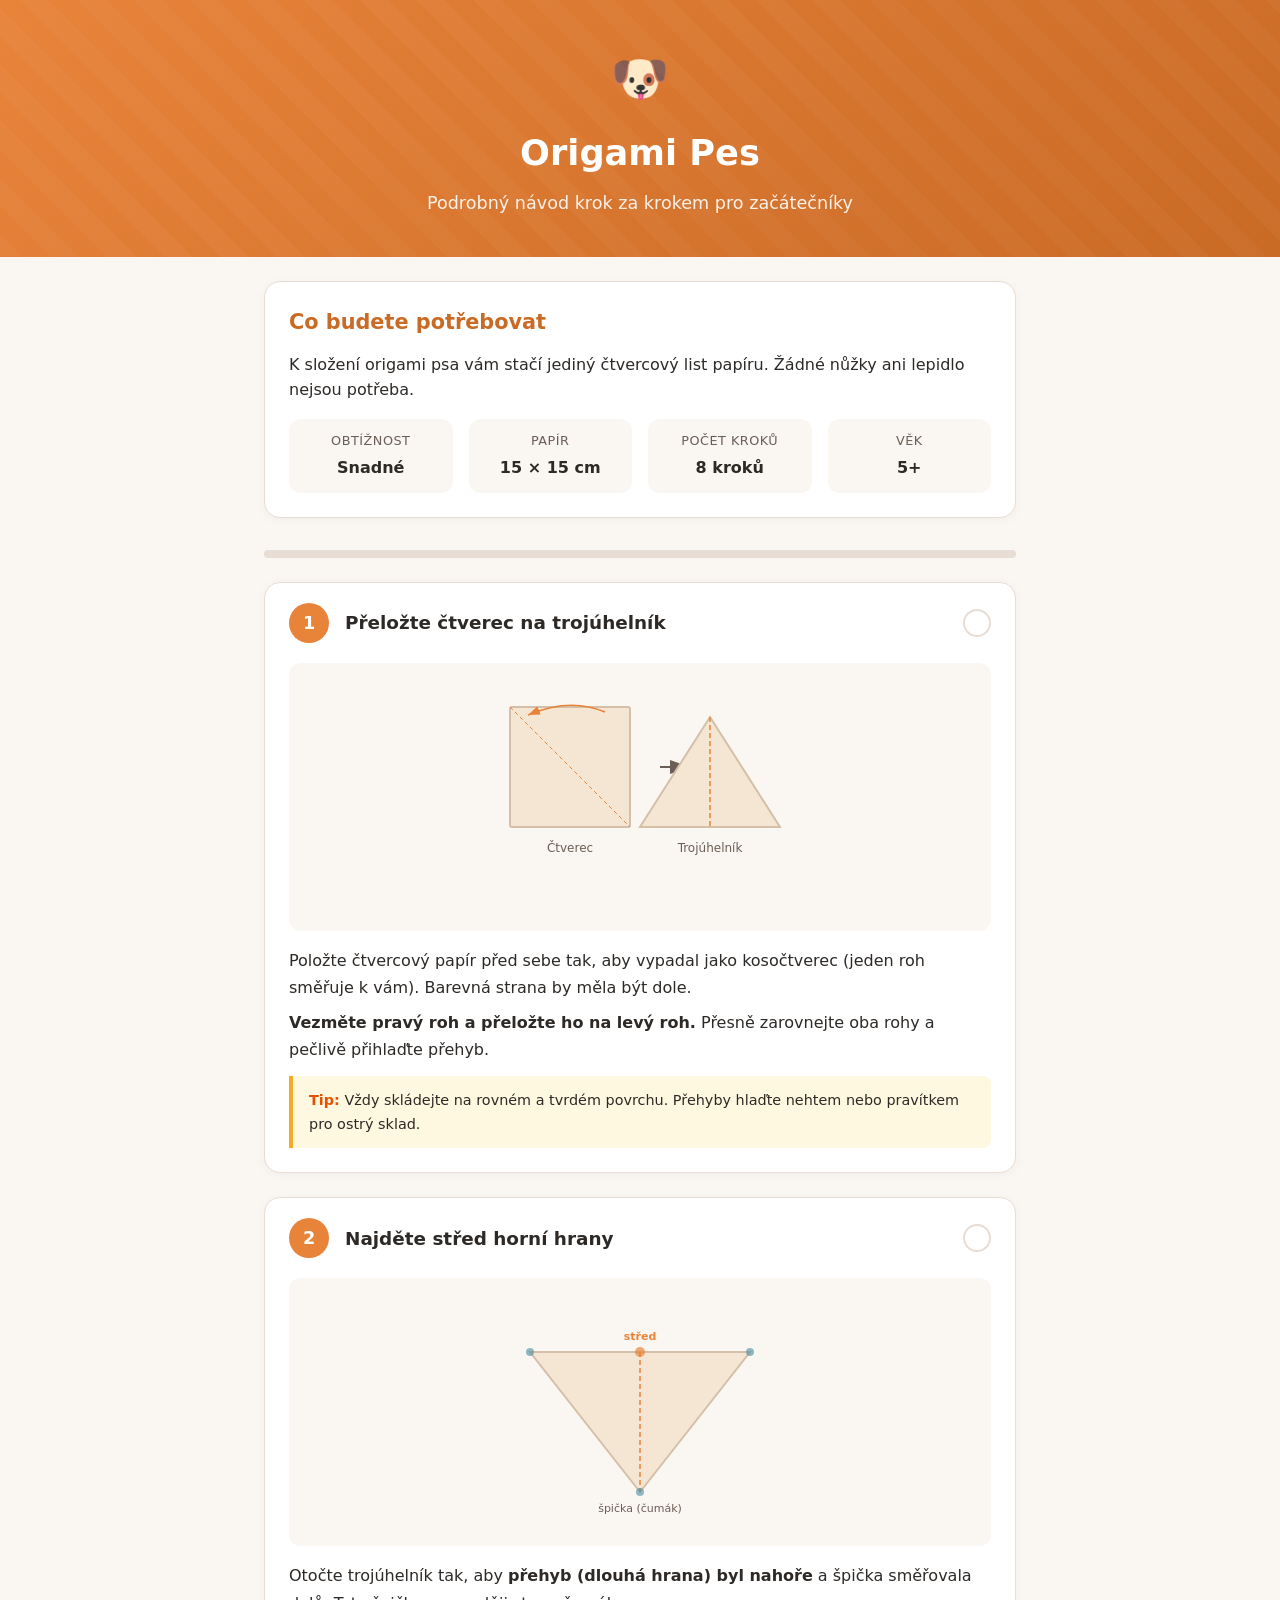
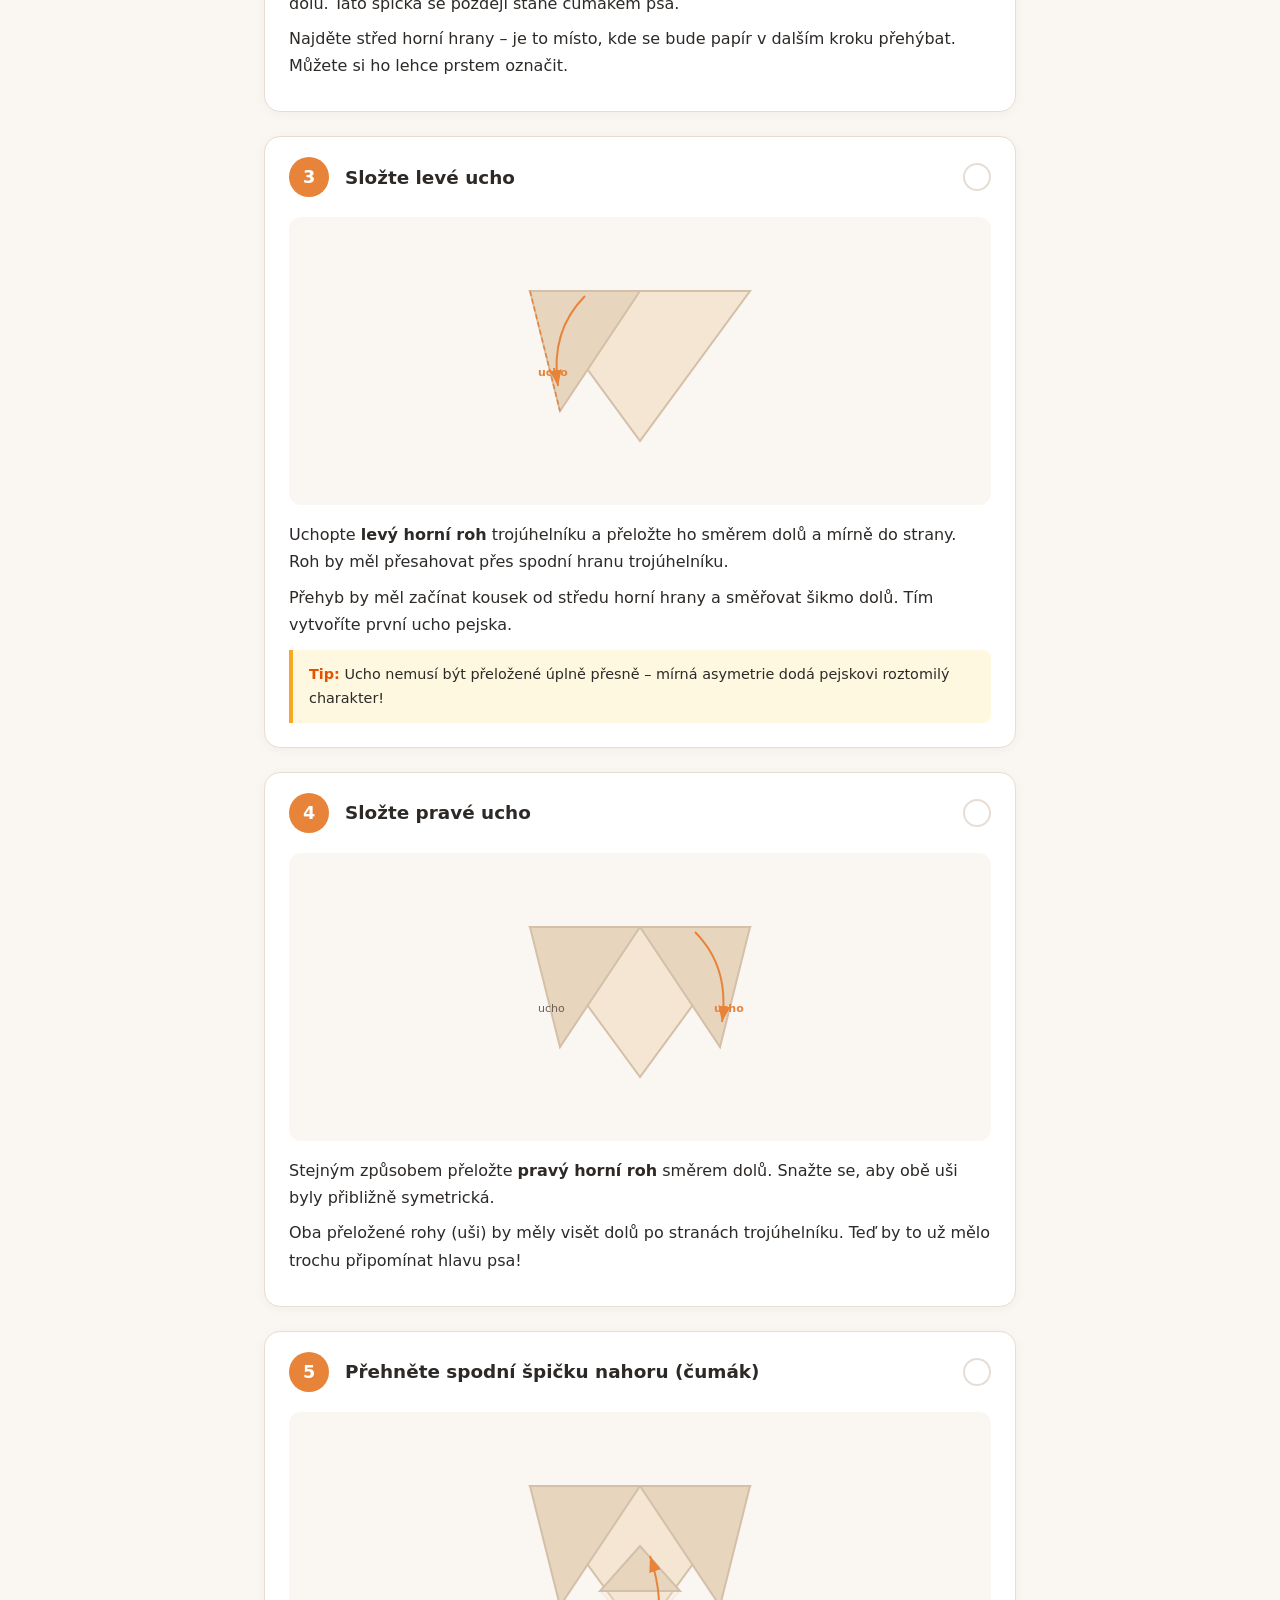
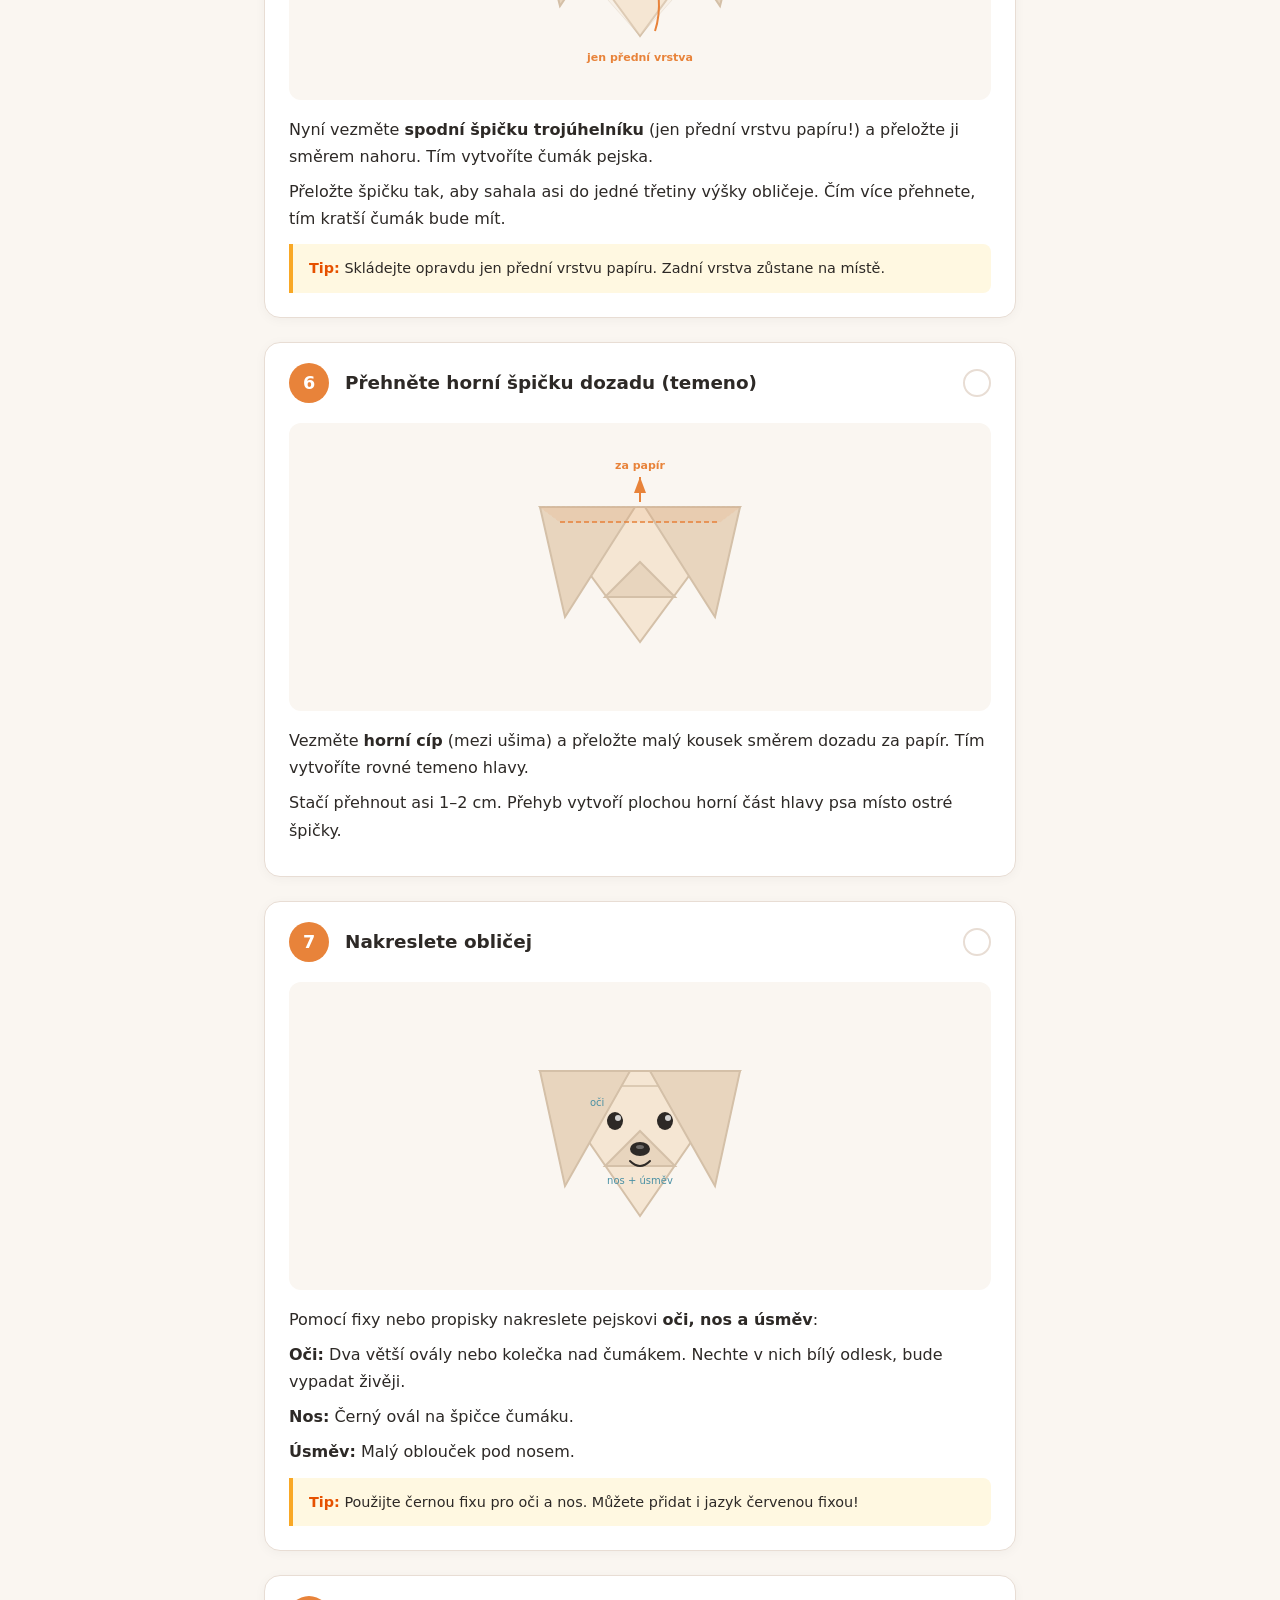
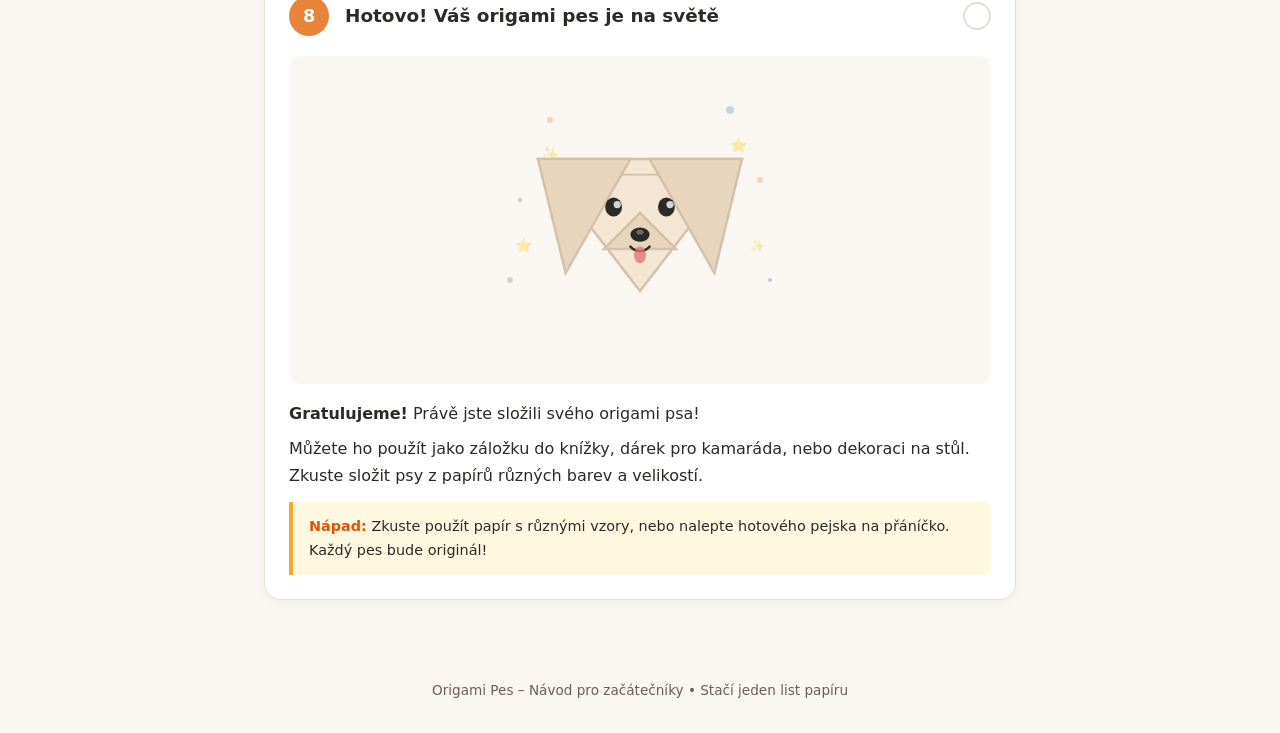
==== index.html @ 854839e4 "Add origami dog folding guide application Single-page Czech-language web app with 8-step illustrated" ====
<!DOCTYPE html>
<html lang="cs">
<head>
    <meta charset="UTF-8">
    <meta name="viewport" content="width=device-width, initial-scale=1.0">
    <title>Origami Pes – Návod krok za krokem</title>
    <style>
        :root {
            --primary: #e8833a;
            --primary-dark: #c96a25;
            --bg: #faf6f1;
            --card-bg: #ffffff;
            --text: #2d2926;
            --text-light: #6b5e56;
            --border: #e8ddd4;
            --accent: #4a90a4;
            --success: #5a9a6b;
            --paper: #f5e6d3;
            --paper-fold: #e8d5be;
            --paper-shadow: #d4c0a8;
        }

        * {
            margin: 0;
            padding: 0;
            box-sizing: border-box;
        }

        body {
            font-family: 'Segoe UI', system-ui, -apple-system, sans-serif;
            background: var(--bg);
            color: var(--text);
            line-height: 1.6;
        }

        header {
            background: linear-gradient(135deg, var(--primary) 0%, var(--primary-dark) 100%);
            color: white;
            text-align: center;
            padding: 2.5rem 1rem;
            position: relative;
            overflow: hidden;
        }

        header::before {
            content: '';
            position: absolute;
            top: -50%;
            left: -50%;
            width: 200%;
            height: 200%;
            background: repeating-linear-gradient(
                45deg,
                transparent,
                transparent 20px,
                rgba(255,255,255,0.03) 20px,
                rgba(255,255,255,0.03) 40px
            );
        }

        header h1 {
            font-size: 2.2rem;
            font-weight: 700;
            position: relative;
            margin-bottom: 0.5rem;
        }

        header p {
            font-size: 1.1rem;
            opacity: 0.9;
            position: relative;
        }

        .dog-icon {
            font-size: 3rem;
            margin-bottom: 0.5rem;
            display: block;
        }

        .container {
            max-width: 800px;
            margin: 0 auto;
            padding: 1.5rem;
        }

        .intro {
            background: var(--card-bg);
            border-radius: 16px;
            padding: 1.5rem;
            margin-bottom: 2rem;
            border: 1px solid var(--border);
            box-shadow: 0 2px 12px rgba(0,0,0,0.04);
        }

        .intro h2 {
            color: var(--primary-dark);
            margin-bottom: 0.75rem;
            font-size: 1.3rem;
        }

        .info-grid {
            display: grid;
            grid-template-columns: repeat(auto-fit, minmax(140px, 1fr));
            gap: 1rem;
            margin-top: 1rem;
        }

        .info-item {
            text-align: center;
            padding: 0.75rem;
            background: var(--bg);
            border-radius: 12px;
        }

        .info-item .label {
            font-size: 0.8rem;
            color: var(--text-light);
            text-transform: uppercase;
            letter-spacing: 0.5px;
            margin-bottom: 0.25rem;
        }

        .info-item .value {
            font-size: 1rem;
            font-weight: 600;
            color: var(--text);
        }

        .progress-bar {
            background: var(--border);
            border-radius: 20px;
            height: 8px;
            margin: 1.5rem 0;
            overflow: hidden;
            position: sticky;
            top: 0;
            z-index: 10;
        }

        .progress-fill {
            background: linear-gradient(90deg, var(--primary), var(--success));
            height: 100%;
            border-radius: 20px;
            width: 0%;
            transition: width 0.4s ease;
        }

        .step {
            background: var(--card-bg);
            border-radius: 16px;
            margin-bottom: 1.5rem;
            border: 1px solid var(--border);
            box-shadow: 0 2px 12px rgba(0,0,0,0.04);
            overflow: hidden;
            transition: transform 0.2s ease, box-shadow 0.2s ease;
        }

        .step:hover {
            transform: translateY(-2px);
            box-shadow: 0 4px 20px rgba(0,0,0,0.08);
        }

        .step.completed {
            border-color: var(--success);
        }

        .step-header {
            display: flex;
            align-items: center;
            gap: 1rem;
            padding: 1.25rem 1.5rem;
            cursor: pointer;
            user-select: none;
        }

        .step-number {
            background: var(--primary);
            color: white;
            width: 40px;
            height: 40px;
            border-radius: 50%;
            display: flex;
            align-items: center;
            justify-content: center;
            font-weight: 700;
            font-size: 1.1rem;
            flex-shrink: 0;
            transition: background 0.3s ease;
        }

        .step.completed .step-number {
            background: var(--success);
        }

        .step-title {
            font-size: 1.15rem;
            font-weight: 600;
            flex: 1;
        }

        .step-check {
            width: 28px;
            height: 28px;
            border: 2px solid var(--border);
            border-radius: 50%;
            display: flex;
            align-items: center;
            justify-content: center;
            cursor: pointer;
            transition: all 0.3s ease;
            flex-shrink: 0;
        }

        .step.completed .step-check {
            background: var(--success);
            border-color: var(--success);
        }

        .step-check svg {
            width: 16px;
            height: 16px;
            opacity: 0;
            transition: opacity 0.3s ease;
        }

        .step.completed .step-check svg {
            opacity: 1;
        }

        .step-content {
            padding: 0 1.5rem 1.5rem;
        }

        .step-illustration {
            background: var(--bg);
            border-radius: 12px;
            padding: 1.5rem;
            margin-bottom: 1rem;
            display: flex;
            align-items: center;
            justify-content: center;
            min-height: 220px;
        }

        .step-illustration svg {
            max-width: 100%;
            height: auto;
        }

        .step-description {
            font-size: 1rem;
            color: var(--text);
            line-height: 1.7;
        }

        .step-description p {
            margin-bottom: 0.5rem;
        }

        .tip {
            background: #fff8e1;
            border-left: 4px solid #f9a825;
            padding: 0.75rem 1rem;
            border-radius: 0 8px 8px 0;
            margin-top: 0.75rem;
            font-size: 0.9rem;
        }

        .tip strong {
            color: #e65100;
        }

        .final-section {
            background: linear-gradient(135deg, var(--success), #4a8a5b);
            color: white;
            border-radius: 16px;
            padding: 2rem;
            text-align: center;
            margin: 2rem 0;
        }

        .final-section h2 {
            font-size: 1.6rem;
            margin-bottom: 0.75rem;
        }

        .final-section p {
            opacity: 0.9;
            font-size: 1.05rem;
        }

        .reset-btn {
            background: rgba(255,255,255,0.2);
            color: white;
            border: 2px solid rgba(255,255,255,0.4);
            padding: 0.6rem 1.5rem;
            border-radius: 25px;
            font-size: 1rem;
            cursor: pointer;
            margin-top: 1rem;
            transition: background 0.3s ease;
        }

        .reset-btn:hover {
            background: rgba(255,255,255,0.3);
        }

        footer {
            text-align: center;
            padding: 2rem 1rem;
            color: var(--text-light);
            font-size: 0.85rem;
        }

        @media (max-width: 600px) {
            header h1 { font-size: 1.6rem; }
            .container { padding: 1rem; }
            .step-header { padding: 1rem; }
            .step-content { padding: 0 1rem 1rem; }
            .step-illustration { min-height: 180px; padding: 1rem; }
        }
    </style>
</head>
<body>

<header>
    <span class="dog-icon">&#x1F436;</span>
    <h1>Origami Pes</h1>
    <p>Podrobný návod krok za krokem pro začátečníky</p>
</header>

<div class="container">

    <div class="intro">
        <h2>Co budete potřebovat</h2>
        <p>K složení origami psa vám stačí jediný čtvercový list papíru. Žádné nůžky ani lepidlo nejsou potřeba.</p>
        <div class="info-grid">
            <div class="info-item">
                <div class="label">Obtížnost</div>
                <div class="value">Snadné</div>
            </div>
            <div class="info-item">
                <div class="label">Papír</div>
                <div class="value">15 &times; 15 cm</div>
            </div>
            <div class="info-item">
                <div class="label">Počet kroků</div>
                <div class="value">8 kroků</div>
            </div>
            <div class="info-item">
                <div class="label">Věk</div>
                <div class="value">5+</div>
            </div>
        </div>
    </div>

    <div class="progress-bar">
        <div class="progress-fill" id="progressFill"></div>
    </div>

    <!-- KROK 1 -->
    <div class="step" data-step="1">
        <div class="step-header" onclick="toggleStep(1)">
            <div class="step-number">1</div>
            <div class="step-title">Přeložte čtverec na trojúhelník</div>
            <div class="step-check" onclick="event.stopPropagation(); markStep(1)">
                <svg viewBox="0 0 24 24" fill="none" stroke="white" stroke-width="3" stroke-linecap="round" stroke-linejoin="round">
                    <polyline points="20 6 9 17 4 12"></polyline>
                </svg>
            </div>
        </div>
        <div class="step-content">
            <div class="step-illustration">
                <svg viewBox="0 0 300 220" width="300" height="220">
                    <!-- Čtvercový papír -->
                    <rect x="20" y="20" width="120" height="120" fill="var(--paper)" stroke="var(--paper-shadow)" stroke-width="2" rx="2"/>
                    <!-- Šipka -->
                    <path d="M170 80 L200 80" stroke="var(--text-light)" stroke-width="2" fill="none" marker-end="url(#arrowhead1)"/>
                    <defs>
                        <marker id="arrowhead1" markerWidth="10" markerHeight="7" refX="10" refY="3.5" orient="auto">
                            <polygon points="0 0, 10 3.5, 0 7" fill="var(--text-light)"/>
                        </marker>
                    </defs>
                    <!-- Trojúhelník -->
                    <polygon points="220,30 290,140 150,140" fill="var(--paper)" stroke="var(--paper-shadow)" stroke-width="2"/>
                    <!-- Diagonální čára přehybu -->
                    <line x1="220" y1="30" x2="220" y2="140" stroke="var(--primary)" stroke-width="1.5" stroke-dasharray="5,3"/>
                    <!-- Popisky -->
                    <text x="80" y="165" text-anchor="middle" font-size="12" fill="var(--text-light)">Čtverec</text>
                    <text x="220" y="165" text-anchor="middle" font-size="12" fill="var(--text-light)">Trojúhelník</text>
                    <!-- Ohybová šipka na čtverci -->
                    <line x1="20" y1="20" x2="140" y2="140" stroke="var(--primary)" stroke-width="1" stroke-dasharray="4,3"/>
                    <path d="M115 25 Q80 10 38 28" stroke="var(--primary)" stroke-width="1.5" fill="none" marker-end="url(#arrowOrange1)"/>
                    <defs>
                        <marker id="arrowOrange1" markerWidth="8" markerHeight="6" refX="8" refY="3" orient="auto">
                            <polygon points="0 0,8 3,0 6" fill="var(--primary)"/>
                        </marker>
                    </defs>
                </svg>
            </div>
            <div class="step-description">
                <p>Položte čtvercový papír před sebe tak, aby vypadal jako kosočtverec (jeden roh směřuje k vám). Barevná strana by měla být dole.</p>
                <p><strong>Vezměte pravý roh a přeložte ho na levý roh.</strong> Přesně zarovnejte oba rohy a pečlivě přihlaďte přehyb.</p>
                <div class="tip">
                    <strong>Tip:</strong> Vždy skládejte na rovném a tvrdém povrchu. Přehyby hlaďte nehtem nebo pravítkem pro ostrý sklad.
                </div>
            </div>
        </div>
    </div>

    <!-- KROK 2 -->
    <div class="step" data-step="2">
        <div class="step-header" onclick="toggleStep(2)">
            <div class="step-number">2</div>
            <div class="step-title">Najděte střed horní hrany</div>
            <div class="step-check" onclick="event.stopPropagation(); markStep(2)">
                <svg viewBox="0 0 24 24" fill="none" stroke="white" stroke-width="3" stroke-linecap="round" stroke-linejoin="round">
                    <polyline points="20 6 9 17 4 12"></polyline>
                </svg>
            </div>
        </div>
        <div class="step-content">
            <div class="step-illustration">
                <svg viewBox="0 0 300 220" width="300" height="220">
                    <!-- Trojúhelník špičkou dolů -->
                    <polygon points="150,190 40,50 260,50" fill="var(--paper)" stroke="var(--paper-shadow)" stroke-width="2"/>
                    <!-- Osa přehybu - svislá -->
                    <line x1="150" y1="50" x2="150" y2="190" stroke="var(--primary)" stroke-width="1.5" stroke-dasharray="5,3"/>
                    <!-- Značka středu -->
                    <circle cx="150" cy="50" r="5" fill="var(--primary)" opacity="0.7"/>
                    <text x="150" y="38" text-anchor="middle" font-size="11" fill="var(--primary)" font-weight="600">střed</text>
                    <!-- Levý a pravý roh -->
                    <circle cx="40" cy="50" r="4" fill="var(--accent)" opacity="0.6"/>
                    <circle cx="260" cy="50" r="4" fill="var(--accent)" opacity="0.6"/>
                    <!-- Spodní roh -->
                    <circle cx="150" cy="190" r="4" fill="var(--accent)" opacity="0.6"/>
                    <text x="150" y="210" text-anchor="middle" font-size="11" fill="var(--text-light)">špička (čumák)</text>
                </svg>
            </div>
            <div class="step-description">
                <p>Otočte trojúhelník tak, aby <strong>přehyb (dlouhá hrana) byl nahoře</strong> a špička směřovala dolů. Tato špička se později stane čumákem psa.</p>
                <p>Najděte střed horní hrany – je to místo, kde se bude papír v dalším kroku přehýbat. Můžete si ho lehce prstem označit.</p>
            </div>
        </div>
    </div>

    <!-- KROK 3 -->
    <div class="step" data-step="3">
        <div class="step-header" onclick="toggleStep(3)">
            <div class="step-number">3</div>
            <div class="step-title">Složte levé ucho</div>
            <div class="step-check" onclick="event.stopPropagation(); markStep(3)">
                <svg viewBox="0 0 24 24" fill="none" stroke="white" stroke-width="3" stroke-linecap="round" stroke-linejoin="round">
                    <polyline points="20 6 9 17 4 12"></polyline>
                </svg>
            </div>
        </div>
        <div class="step-content">
            <div class="step-illustration">
                <svg viewBox="0 0 300 240" width="300" height="240">
                    <!-- Trojúhelník - základní tvar -->
                    <polygon points="150,200 40,50 260,50" fill="var(--paper)" stroke="var(--paper-shadow)" stroke-width="2"/>
                    <!-- Levé ucho - přeložené dolů -->
                    <polygon points="40,50 150,50 70,170" fill="var(--paper-fold)" stroke="var(--paper-shadow)" stroke-width="2"/>
                    <!-- Linie přehybu levého ucha -->
                    <line x1="40" y1="50" x2="70" y2="170" stroke="var(--primary)" stroke-width="1.5" stroke-dasharray="5,3"/>
                    <!-- Šipka ohybu -->
                    <path d="M95 55 Q60 90 68 145" stroke="var(--primary)" stroke-width="2" fill="none" marker-end="url(#arrowO3)"/>
                    <defs>
                        <marker id="arrowO3" markerWidth="8" markerHeight="6" refX="8" refY="3" orient="auto">
                            <polygon points="0 0,8 3,0 6" fill="var(--primary)"/>
                        </marker>
                    </defs>
                    <!-- Popis -->
                    <text x="48" y="135" font-size="11" fill="var(--primary)" font-weight="600">ucho</text>
                </svg>
            </div>
            <div class="step-description">
                <p>Uchopte <strong>levý horní roh</strong> trojúhelníku a přeložte ho směrem dolů a mírně do strany. Roh by měl přesahovat přes spodní hranu trojúhelníku.</p>
                <p>Přehyb by měl začínat kousek od středu horní hrany a směřovat šikmo dolů. Tím vytvoříte první ucho pejska.</p>
                <div class="tip">
                    <strong>Tip:</strong> Ucho nemusí být přeložené úplně přesně – mírná asymetrie dodá pejskovi roztomilý charakter!
                </div>
            </div>
        </div>
    </div>

    <!-- KROK 4 -->
    <div class="step" data-step="4">
        <div class="step-header" onclick="toggleStep(4)">
            <div class="step-number">4</div>
            <div class="step-title">Složte pravé ucho</div>
            <div class="step-check" onclick="event.stopPropagation(); markStep(4)">
                <svg viewBox="0 0 24 24" fill="none" stroke="white" stroke-width="3" stroke-linecap="round" stroke-linejoin="round">
                    <polyline points="20 6 9 17 4 12"></polyline>
                </svg>
            </div>
        </div>
        <div class="step-content">
            <div class="step-illustration">
                <svg viewBox="0 0 300 240" width="300" height="240">
                    <!-- Trojúhelník - základní tvar -->
                    <polygon points="150,200 40,50 260,50" fill="var(--paper)" stroke="var(--paper-shadow)" stroke-width="2"/>
                    <!-- Levé ucho - již přeložené -->
                    <polygon points="40,50 150,50 70,170" fill="var(--paper-fold)" stroke="var(--paper-shadow)" stroke-width="2"/>
                    <!-- Pravé ucho - přeložené dolů -->
                    <polygon points="260,50 150,50 230,170" fill="var(--paper-fold)" stroke="var(--paper-shadow)" stroke-width="2"/>
                    <!-- Šipka ohybu pravého ucha -->
                    <path d="M205 55 Q240 90 232 145" stroke="var(--primary)" stroke-width="2" fill="none" marker-end="url(#arrowO4)"/>
                    <defs>
                        <marker id="arrowO4" markerWidth="8" markerHeight="6" refX="8" refY="3" orient="auto">
                            <polygon points="0 0,8 3,0 6" fill="var(--primary)"/>
                        </marker>
                    </defs>
                    <!-- Popisy -->
                    <text x="48" y="135" font-size="11" fill="var(--text-light)">ucho</text>
                    <text x="224" y="135" font-size="11" fill="var(--primary)" font-weight="600">ucho</text>
                </svg>
            </div>
            <div class="step-description">
                <p>Stejným způsobem přeložte <strong>pravý horní roh</strong> směrem dolů. Snažte se, aby obě uši byly přibližně symetrická.</p>
                <p>Oba přeložené rohy (uši) by měly visět dolů po stranách trojúhelníku. Teď by to už mělo trochu připomínat hlavu psa!</p>
            </div>
        </div>
    </div>

    <!-- KROK 5 -->
    <div class="step" data-step="5">
        <div class="step-header" onclick="toggleStep(5)">
            <div class="step-number">5</div>
            <div class="step-title">Přehněte spodní špičku nahoru (čumák)</div>
            <div class="step-check" onclick="event.stopPropagation(); markStep(5)">
                <svg viewBox="0 0 24 24" fill="none" stroke="white" stroke-width="3" stroke-linecap="round" stroke-linejoin="round">
                    <polyline points="20 6 9 17 4 12"></polyline>
                </svg>
            </div>
        </div>
        <div class="step-content">
            <div class="step-illustration">
                <svg viewBox="0 0 300 240" width="300" height="240">
                    <!-- Trojúhelník - základní tvar -->
                    <polygon points="150,200 40,50 260,50" fill="var(--paper)" stroke="var(--paper-shadow)" stroke-width="2"/>
                    <!-- Uši -->
                    <polygon points="40,50 150,50 70,170" fill="var(--paper-fold)" stroke="var(--paper-shadow)" stroke-width="2"/>
                    <polygon points="260,50 150,50 230,170" fill="var(--paper-fold)" stroke="var(--paper-shadow)" stroke-width="2"/>
                    <!-- Přeložená špička - čumák (jen přední vrstva) -->
                    <polygon points="110,155 190,155 150,200" fill="var(--paper)" stroke="var(--paper-shadow)" stroke-width="1" opacity="0.3"/>
                    <polygon points="110,155 190,155 150,110" fill="var(--paper-fold)" stroke="var(--paper-shadow)" stroke-width="2"/>
                    <!-- Šipka ohybu -->
                    <path d="M165 195 Q175 165 160 120" stroke="var(--primary)" stroke-width="2" fill="none" marker-end="url(#arrowO5)"/>
                    <defs>
                        <marker id="arrowO5" markerWidth="8" markerHeight="6" refX="8" refY="3" orient="auto">
                            <polygon points="0 0,8 3,0 6" fill="var(--primary)"/>
                        </marker>
                    </defs>
                    <text x="150" y="225" text-anchor="middle" font-size="11" fill="var(--primary)" font-weight="600">jen přední vrstva</text>
                </svg>
            </div>
            <div class="step-description">
                <p>Nyní vezměte <strong>spodní špičku trojúhelníku</strong> (jen přední vrstvu papíru!) a přeložte ji směrem nahoru. Tím vytvoříte čumák pejska.</p>
                <p>Přeložte špičku tak, aby sahala asi do jedné třetiny výšky obličeje. Čím více přehnete, tím kratší čumák bude mít.</p>
                <div class="tip">
                    <strong>Tip:</strong> Skládejte opravdu jen přední vrstvu papíru. Zadní vrstva zůstane na místě.
                </div>
            </div>
        </div>
    </div>

    <!-- KROK 6 -->
    <div class="step" data-step="6">
        <div class="step-header" onclick="toggleStep(6)">
            <div class="step-number">6</div>
            <div class="step-title">Přehněte horní špičku dozadu (temeno)</div>
            <div class="step-check" onclick="event.stopPropagation(); markStep(6)">
                <svg viewBox="0 0 24 24" fill="none" stroke="white" stroke-width="3" stroke-linecap="round" stroke-linejoin="round">
                    <polyline points="20 6 9 17 4 12"></polyline>
                </svg>
            </div>
        </div>
        <div class="step-content">
            <div class="step-illustration">
                <svg viewBox="0 0 300 240" width="300" height="240">
                    <!-- Základní tvar hlavy psa -->
                    <!-- Hlavní obličej -->
                    <polygon points="150,195 50,60 250,60" fill="var(--paper)" stroke="var(--paper-shadow)" stroke-width="2"/>
                    <!-- Uši -->
                    <polygon points="50,60 145,60 75,170" fill="var(--paper-fold)" stroke="var(--paper-shadow)" stroke-width="2"/>
                    <polygon points="250,60 155,60 225,170" fill="var(--paper-fold)" stroke="var(--paper-shadow)" stroke-width="2"/>
                    <!-- Čumák -->
                    <polygon points="115,150 185,150 150,115" fill="var(--paper-fold)" stroke="var(--paper-shadow)" stroke-width="2"/>
                    <!-- Horní hrana přeložená dozadu (temeno) - tečkovaná čára -->
                    <line x1="70" y1="75" x2="230" y2="75" stroke="var(--primary)" stroke-width="1.5" stroke-dasharray="5,3"/>
                    <!-- Šipka za papír -->
                    <path d="M150 55 Q150 40 150 30" stroke="var(--primary)" stroke-width="2" fill="none" marker-end="url(#arrowO6)"/>
                    <text x="150" y="22" text-anchor="middle" font-size="11" fill="var(--primary)" font-weight="600">za papír</text>
                    <defs>
                        <marker id="arrowO6" markerWidth="8" markerHeight="6" refX="8" refY="3" orient="auto">
                            <polygon points="0 0,8 3,0 6" fill="var(--primary)"/>
                        </marker>
                    </defs>
                    <!-- Naznačená přeložená oblast -->
                    <polygon points="70,75 230,75 250,60 50,60" fill="var(--primary)" opacity="0.1" stroke="var(--primary)" stroke-width="1" stroke-dasharray="3,2"/>
                </svg>
            </div>
            <div class="step-description">
                <p>Vezměte <strong>horní cíp</strong> (mezi ušima) a přeložte malý kousek směrem dozadu za papír. Tím vytvoříte rovné temeno hlavy.</p>
                <p>Stačí přehnout asi 1–2 cm. Přehyb vytvoří plochou horní část hlavy psa místo ostré špičky.</p>
            </div>
        </div>
    </div>

    <!-- KROK 7 -->
    <div class="step" data-step="7">
        <div class="step-header" onclick="toggleStep(7)">
            <div class="step-number">7</div>
            <div class="step-title">Nakreslete obličej</div>
            <div class="step-check" onclick="event.stopPropagation(); markStep(7)">
                <svg viewBox="0 0 24 24" fill="none" stroke="white" stroke-width="3" stroke-linecap="round" stroke-linejoin="round">
                    <polyline points="20 6 9 17 4 12"></polyline>
                </svg>
            </div>
        </div>
        <div class="step-content">
            <div class="step-illustration">
                <svg viewBox="0 0 300 260" width="300" height="260">
                    <!-- Hlavní obličej -->
                    <polygon points="150,210 50,65 250,65" fill="var(--paper)" stroke="var(--paper-shadow)" stroke-width="2"/>
                    <!-- Rovné temeno -->
                    <line x1="70" y1="80" x2="230" y2="80" stroke="var(--paper-shadow)" stroke-width="1.5"/>
                    <!-- Uši -->
                    <polygon points="50,65 140,65 75,180" fill="var(--paper-fold)" stroke="var(--paper-shadow)" stroke-width="2"/>
                    <polygon points="250,65 160,65 225,180" fill="var(--paper-fold)" stroke="var(--paper-shadow)" stroke-width="2"/>
                    <!-- Čumák (přeložená špička) -->
                    <polygon points="115,160 185,160 150,125" fill="var(--paper-fold)" stroke="var(--paper-shadow)" stroke-width="2"/>
                    <!-- Oči -->
                    <ellipse cx="125" cy="115" rx="8" ry="9" fill="#2d2926"/>
                    <ellipse cx="175" cy="115" rx="8" ry="9" fill="#2d2926"/>
                    <!-- Odlesk v očích -->
                    <ellipse cx="128" cy="112" rx="3" ry="3" fill="white" opacity="0.8"/>
                    <ellipse cx="178" cy="112" rx="3" ry="3" fill="white" opacity="0.8"/>
                    <!-- Nos -->
                    <ellipse cx="150" cy="143" rx="10" ry="7" fill="#2d2926"/>
                    <ellipse cx="150" cy="141" rx="4" ry="2" fill="white" opacity="0.3"/>
                    <!-- Úsměv -->
                    <path d="M140 155 Q150 165 160 155" stroke="#2d2926" stroke-width="2" fill="none" stroke-linecap="round"/>
                    <!-- Popisky -->
                    <text x="100" y="100" font-size="10" fill="var(--accent)">oči</text>
                    <text x="150" y="178" text-anchor="middle" font-size="10" fill="var(--accent)">nos + úsměv</text>
                </svg>
            </div>
            <div class="step-description">
                <p>Pomocí fixy nebo propisky nakreslete pejskovi <strong>oči, nos a úsměv</strong>:</p>
                <p><strong>Oči:</strong> Dva větší ovály nebo kolečka nad čumákem. Nechte v nich bílý odlesk, bude vypadat živěji.</p>
                <p><strong>Nos:</strong> Černý ovál na špičce čumáku.</p>
                <p><strong>Úsměv:</strong> Malý oblouček pod nosem.</p>
                <div class="tip">
                    <strong>Tip:</strong> Použijte černou fixu pro oči a nos. Můžete přidat i jazyk červenou fixou!
                </div>
            </div>
        </div>
    </div>

    <!-- KROK 8 -->
    <div class="step" data-step="8">
        <div class="step-header" onclick="toggleStep(8)">
            <div class="step-number">8</div>
            <div class="step-title">Hotovo! Váš origami pes je na světě</div>
            <div class="step-check" onclick="event.stopPropagation(); markStep(8)">
                <svg viewBox="0 0 24 24" fill="none" stroke="white" stroke-width="3" stroke-linecap="round" stroke-linejoin="round">
                    <polyline points="20 6 9 17 4 12"></polyline>
                </svg>
            </div>
        </div>
        <div class="step-content">
            <div class="step-illustration">
                <svg viewBox="0 0 300 280" width="300" height="280">
                    <!-- Dekorativní pozadí -->
                    <circle cx="60" cy="40" r="3" fill="var(--primary)" opacity="0.3"/>
                    <circle cx="240" cy="30" r="4" fill="var(--accent)" opacity="0.3"/>
                    <circle cx="30" cy="120" r="2" fill="var(--success)" opacity="0.4"/>
                    <circle cx="270" cy="100" r="3" fill="var(--primary)" opacity="0.3"/>
                    <circle cx="280" cy="200" r="2" fill="var(--accent)" opacity="0.4"/>
                    <circle cx="20" cy="200" r="3" fill="var(--success)" opacity="0.3"/>
                    <!-- Hvězdičky -->
                    <text x="50" y="80" font-size="16" opacity="0.4">&#x2728;</text>
                    <text x="240" y="70" font-size="14" opacity="0.4">&#x2B50;</text>
                    <text x="260" y="170" font-size="12" opacity="0.4">&#x2728;</text>
                    <text x="25" y="170" font-size="14" opacity="0.4">&#x2B50;</text>

                    <!-- Finální pes - větší a centovaný -->
                    <g transform="translate(150,145) scale(1.2)">
                        <!-- Hlavní obličej -->
                        <polygon points="0,55 -85,-55 85,-55" fill="var(--paper)" stroke="var(--paper-shadow)" stroke-width="2"/>
                        <!-- Rovné temeno -->
                        <line x1="-65" y1="-42" x2="65" y2="-42" stroke="var(--paper-shadow)" stroke-width="1.5"/>
                        <!-- Uši -->
                        <polygon points="-85,-55 -8,-55 -62,40" fill="var(--paper-fold)" stroke="var(--paper-shadow)" stroke-width="2"/>
                        <polygon points="85,-55 8,-55 62,40" fill="var(--paper-fold)" stroke="var(--paper-shadow)" stroke-width="2"/>
                        <!-- Čumák -->
                        <polygon points="-30,20 30,20 0,-10" fill="var(--paper-fold)" stroke="var(--paper-shadow)" stroke-width="2"/>
                        <!-- Oči -->
                        <ellipse cx="-22" cy="-15" rx="7" ry="8" fill="#2d2926"/>
                        <ellipse cx="22" cy="-15" rx="7" ry="8" fill="#2d2926"/>
                        <ellipse cx="-19" cy="-17" rx="3" ry="3" fill="white" opacity="0.8"/>
                        <ellipse cx="25" cy="-17" rx="3" ry="3" fill="white" opacity="0.8"/>
                        <!-- Nos -->
                        <ellipse cx="0" cy="8" rx="8" ry="6" fill="#2d2926"/>
                        <ellipse cx="0" cy="6" rx="3" ry="2" fill="white" opacity="0.3"/>
                        <!-- Úsměv -->
                        <path d="M-8 18 Q0 26 8 18" stroke="#2d2926" stroke-width="2" fill="none" stroke-linecap="round"/>
                        <!-- Jazyk -->
                        <ellipse cx="0" cy="25" rx="5" ry="7" fill="#e57373" opacity="0.8"/>
                    </g>
                </svg>
            </div>
            <div class="step-description">
                <p><strong>Gratulujeme!</strong> Právě jste složili svého origami psa!</p>
                <p>Můžete ho použít jako záložku do knížky, dárek pro kamaráda, nebo dekoraci na stůl. Zkuste složit psy z papírů různých barev a velikostí.</p>
                <div class="tip">
                    <strong>Nápad:</strong> Zkuste použít papír s různými vzory, nebo nalepte hotového pejska na přáníčko. Každý pes bude originál!
                </div>
            </div>
        </div>
    </div>

    <div class="final-section" id="finalSection" style="display:none;">
        <h2>Skvělá práce!</h2>
        <p>Dokončili jste všech 8 kroků. Váš origami pes je hotový!</p>
        <button class="reset-btn" onclick="resetAll()">Začít znovu</button>
    </div>

</div>

<footer>
    <p>Origami Pes &ndash; Návod pro začátečníky &bull; Stačí jeden list papíru</p>
</footer>

<script>
    const totalSteps = 8;
    const completed = new Set();

    function updateProgress() {
        const pct = (completed.size / totalSteps) * 100;
        document.getElementById('progressFill').style.width = pct + '%';

        if (completed.size === totalSteps) {
            document.getElementById('finalSection').style.display = 'block';
            document.getElementById('finalSection').scrollIntoView({ behavior: 'smooth', block: 'center' });
        } else {
            document.getElementById('finalSection').style.display = 'none';
        }
    }

    function markStep(n) {
        const stepEl = document.querySelector(`.step[data-step="${n}"]`);
        if (completed.has(n)) {
            completed.delete(n);
            stepEl.classList.remove('completed');
        } else {
            completed.add(n);
            stepEl.classList.add('completed');
        }
        updateProgress();
    }

    function toggleStep(n) {
        // Steps are always open in this design, but we could add collapsing here
    }

    function resetAll() {
        completed.clear();
        document.querySelectorAll('.step').forEach(el => el.classList.remove('completed'));
        updateProgress();
        window.scrollTo({ top: 0, behavior: 'smooth' });
    }
</script>

</body>
</html>
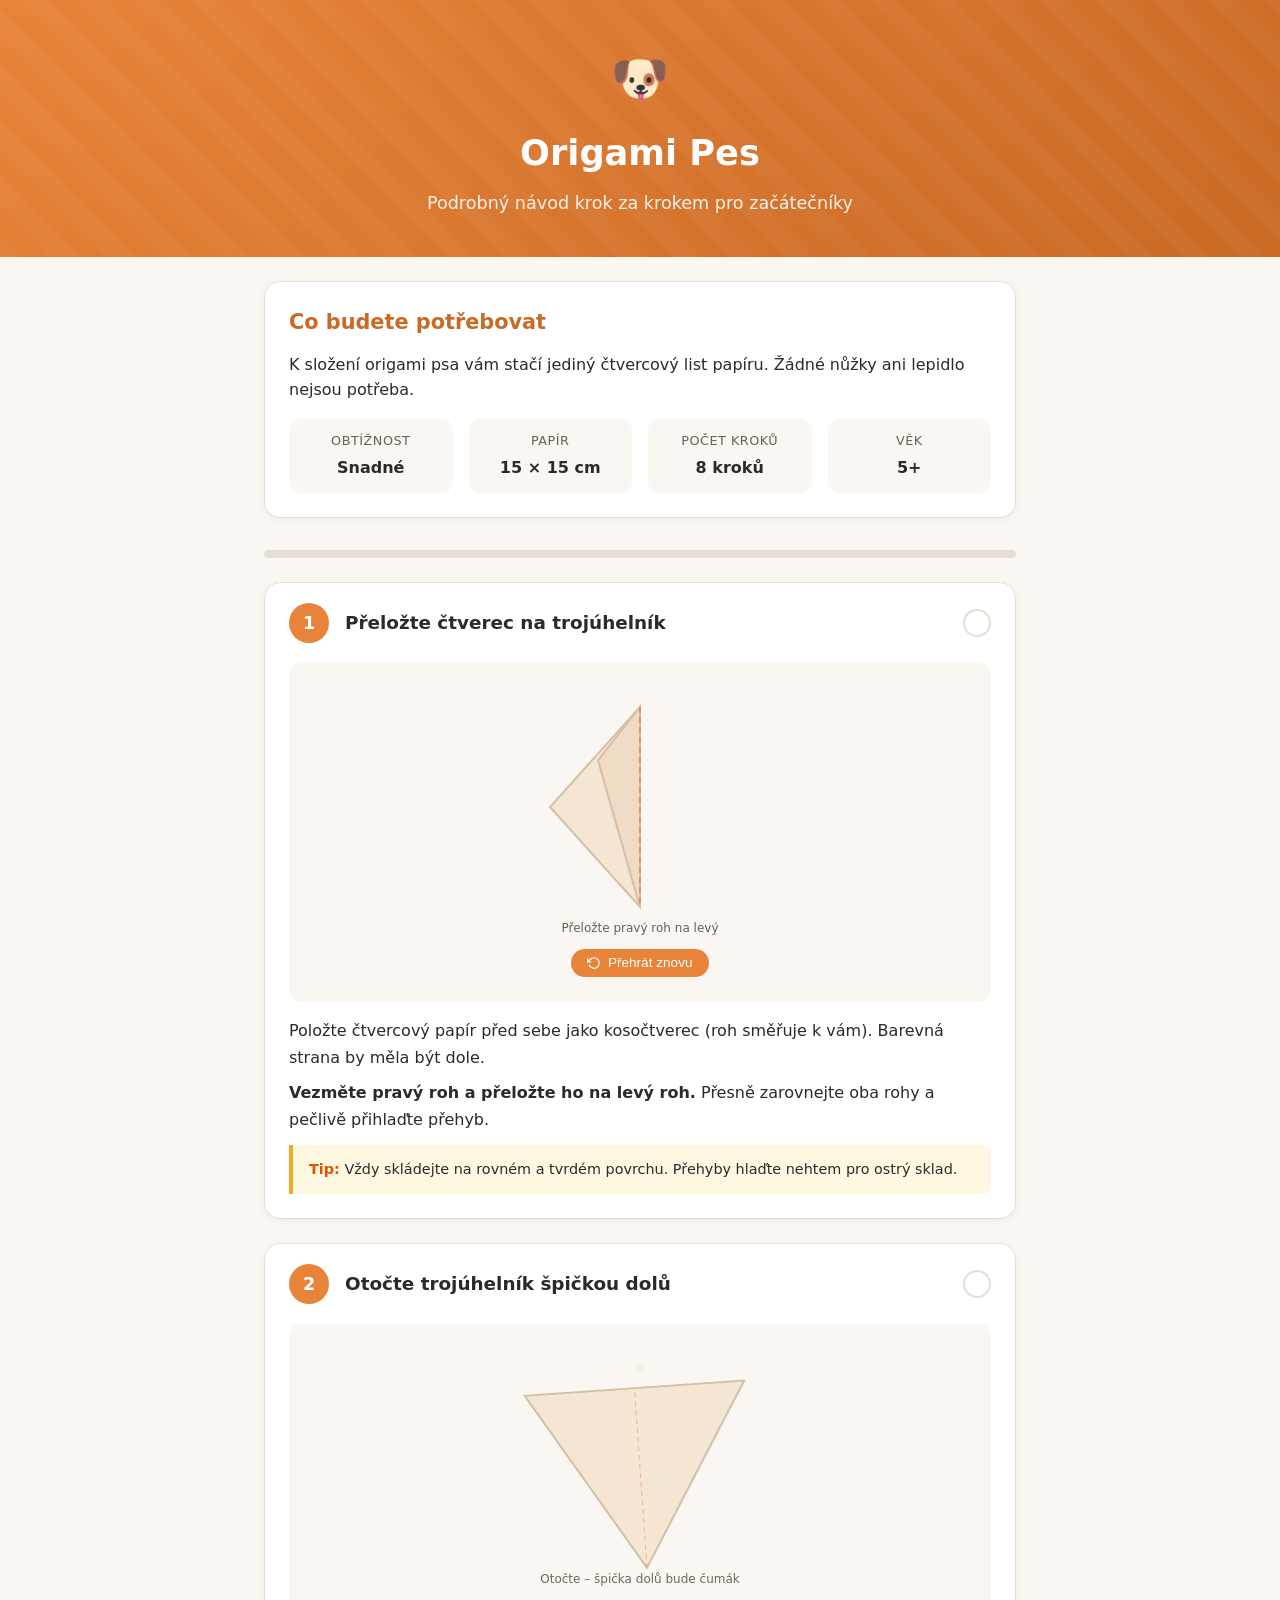
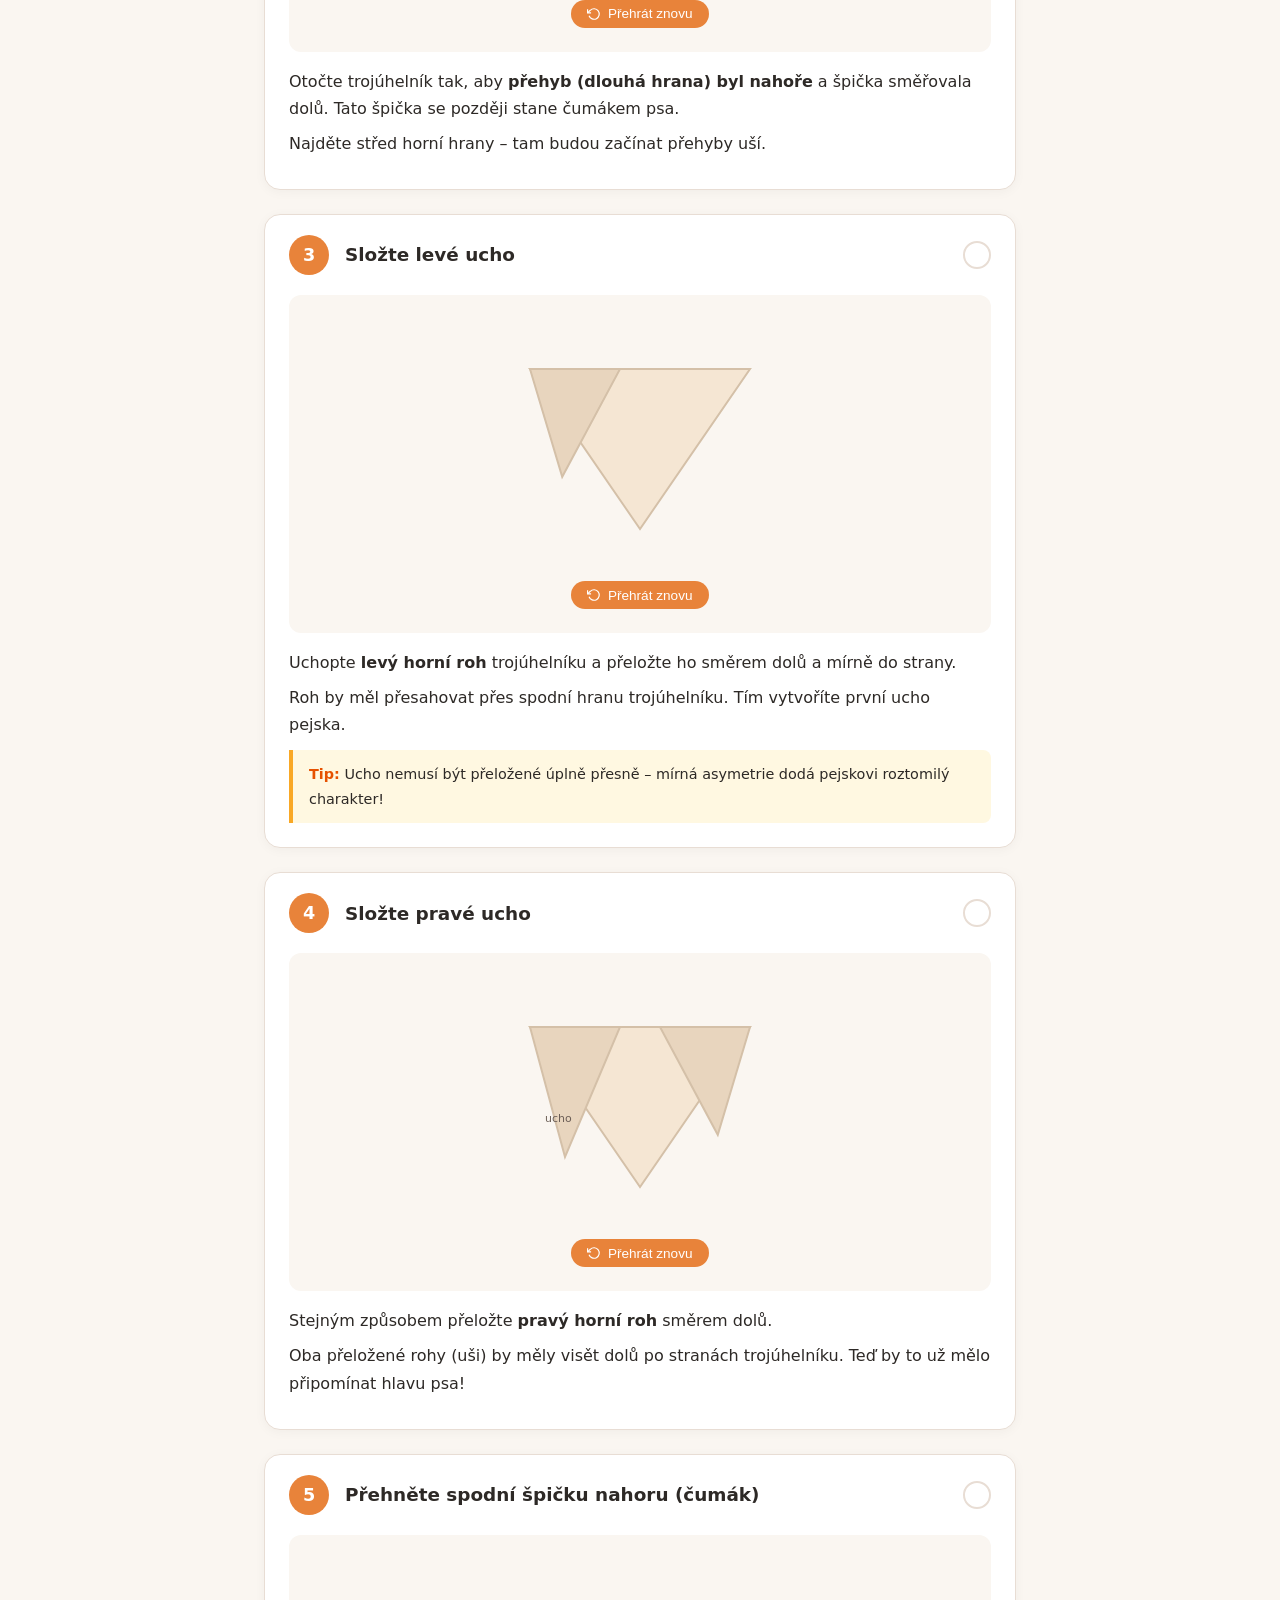
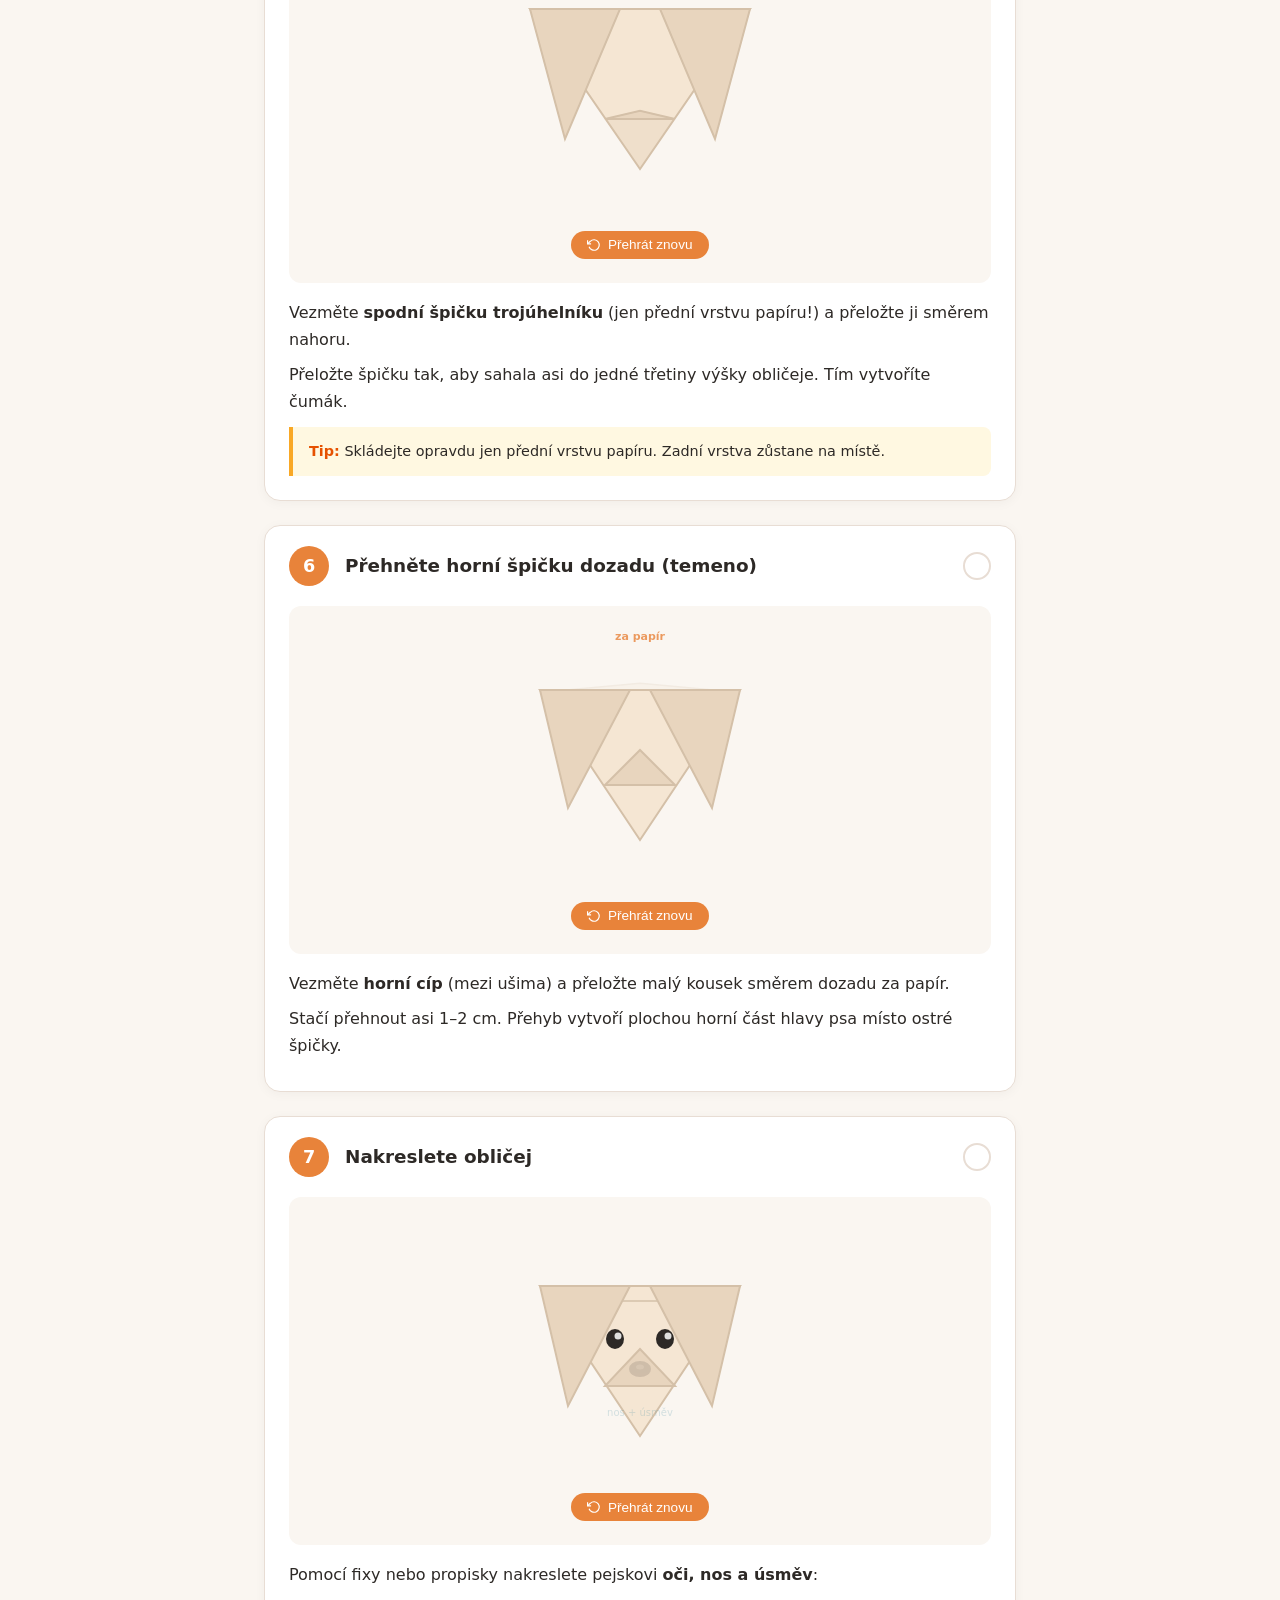
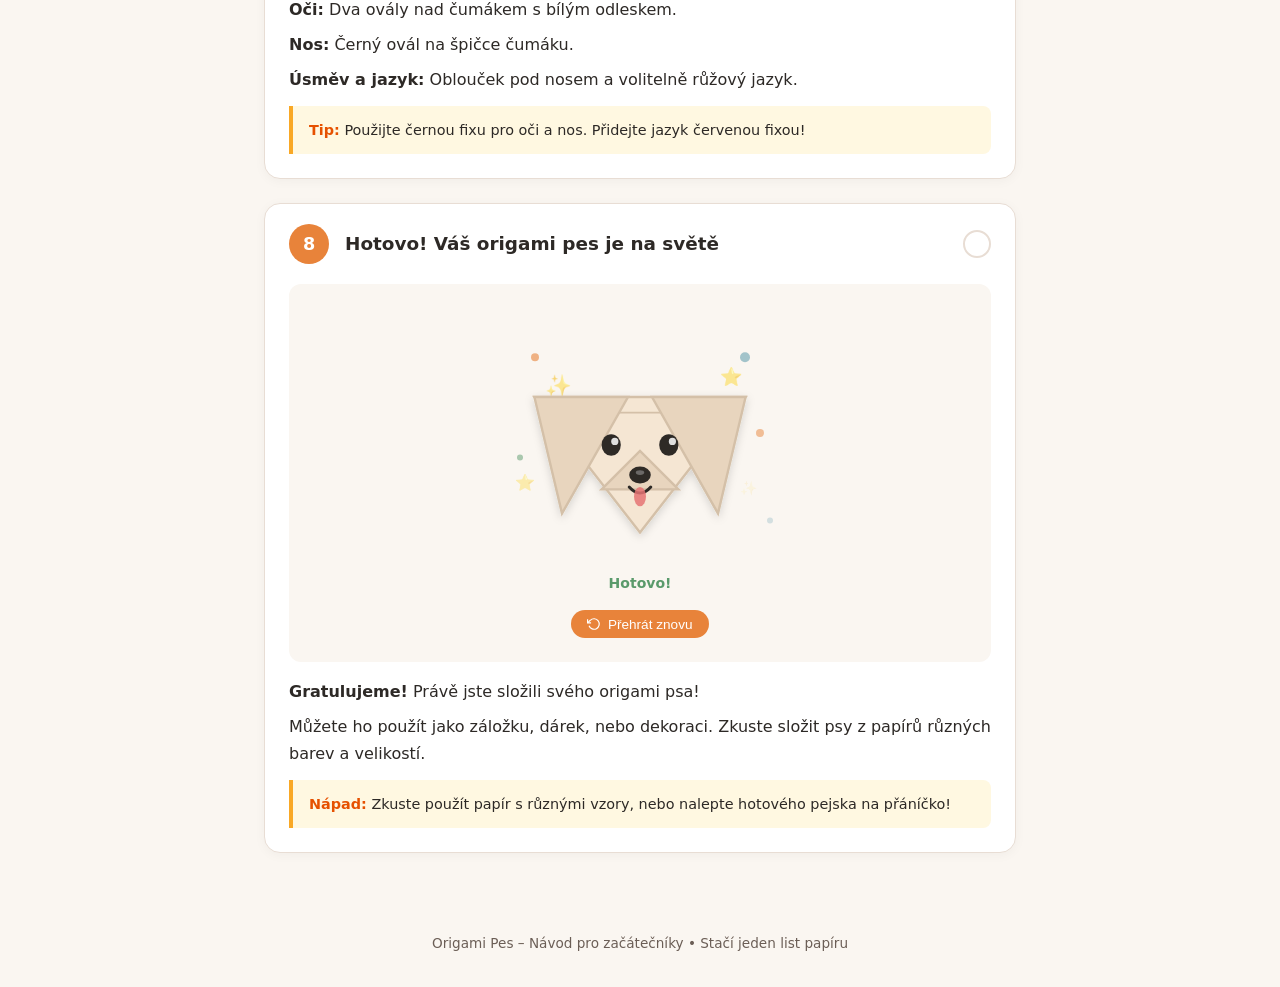
==== commit 78daf3ed: "Add animated SVG illustrations for each folding step Each step now features smooth SVG SMIL animatio" ====
--- a/index.html
+++ b/index.html
@@ -16,15 +16,12 @@
             --accent: #4a90a4;
             --success: #5a9a6b;
             --paper: #f5e6d3;
+            --paper-back: #f0dcc5;
             --paper-fold: #e8d5be;
             --paper-shadow: #d4c0a8;
         }
 
-        * {
-            margin: 0;
-            padding: 0;
-            box-sizing: border-box;
-        }
+        * { margin: 0; padding: 0; box-sizing: border-box; }
 
         body {
             font-family: 'Segoe UI', system-ui, -apple-system, sans-serif;
@@ -45,43 +42,16 @@
         header::before {
             content: '';
             position: absolute;
-            top: -50%;
-            left: -50%;
-            width: 200%;
-            height: 200%;
-            background: repeating-linear-gradient(
-                45deg,
-                transparent,
-                transparent 20px,
-                rgba(255,255,255,0.03) 20px,
-                rgba(255,255,255,0.03) 40px
-            );
-        }
-
-        header h1 {
-            font-size: 2.2rem;
-            font-weight: 700;
-            position: relative;
-            margin-bottom: 0.5rem;
-        }
-
-        header p {
-            font-size: 1.1rem;
-            opacity: 0.9;
-            position: relative;
-        }
-
-        .dog-icon {
-            font-size: 3rem;
-            margin-bottom: 0.5rem;
-            display: block;
-        }
-
-        .container {
-            max-width: 800px;
-            margin: 0 auto;
-            padding: 1.5rem;
-        }
+            top: -50%; left: -50%;
+            width: 200%; height: 200%;
+            background: repeating-linear-gradient(45deg, transparent, transparent 20px, rgba(255,255,255,0.03) 20px, rgba(255,255,255,0.03) 40px);
+        }
+
+        header h1 { font-size: 2.2rem; font-weight: 700; position: relative; margin-bottom: 0.5rem; }
+        header p { font-size: 1.1rem; opacity: 0.9; position: relative; }
+        .dog-icon { font-size: 3rem; margin-bottom: 0.5rem; display: block; }
+
+        .container { max-width: 800px; margin: 0 auto; padding: 1.5rem; }
 
         .intro {
             background: var(--card-bg);
@@ -92,11 +62,7 @@
             box-shadow: 0 2px 12px rgba(0,0,0,0.04);
         }
 
-        .intro h2 {
-            color: var(--primary-dark);
-            margin-bottom: 0.75rem;
-            font-size: 1.3rem;
-        }
+        .intro h2 { color: var(--primary-dark); margin-bottom: 0.75rem; font-size: 1.3rem; }
 
         .info-grid {
             display: grid;
@@ -105,26 +71,9 @@
             margin-top: 1rem;
         }
 
-        .info-item {
-            text-align: center;
-            padding: 0.75rem;
-            background: var(--bg);
-            border-radius: 12px;
-        }
-
-        .info-item .label {
-            font-size: 0.8rem;
-            color: var(--text-light);
-            text-transform: uppercase;
-            letter-spacing: 0.5px;
-            margin-bottom: 0.25rem;
-        }
-
-        .info-item .value {
-            font-size: 1rem;
-            font-weight: 600;
-            color: var(--text);
-        }
+        .info-item { text-align: center; padding: 0.75rem; background: var(--bg); border-radius: 12px; }
+        .info-item .label { font-size: 0.8rem; color: var(--text-light); text-transform: uppercase; letter-spacing: 0.5px; margin-bottom: 0.25rem; }
+        .info-item .value { font-size: 1rem; font-weight: 600; color: var(--text); }
 
         .progress-bar {
             background: var(--border);
@@ -160,9 +109,7 @@
             box-shadow: 0 4px 20px rgba(0,0,0,0.08);
         }
 
-        .step.completed {
-            border-color: var(--success);
-        }
+        .step.completed { border-color: var(--success); }
 
         .step-header {
             display: flex;
@@ -176,8 +123,7 @@
         .step-number {
             background: var(--primary);
             color: white;
-            width: 40px;
-            height: 40px;
+            width: 40px; height: 40px;
             border-radius: 50%;
             display: flex;
             align-items: center;
@@ -188,19 +134,11 @@
             transition: background 0.3s ease;
         }
 
-        .step.completed .step-number {
-            background: var(--success);
-        }
-
-        .step-title {
-            font-size: 1.15rem;
-            font-weight: 600;
-            flex: 1;
-        }
+        .step.completed .step-number { background: var(--success); }
+        .step-title { font-size: 1.15rem; font-weight: 600; flex: 1; }
 
         .step-check {
-            width: 28px;
-            height: 28px;
+            width: 28px; height: 28px;
             border: 2px solid var(--border);
             border-radius: 50%;
             display: flex;
@@ -211,25 +149,11 @@
             flex-shrink: 0;
         }
 
-        .step.completed .step-check {
-            background: var(--success);
-            border-color: var(--success);
-        }
-
-        .step-check svg {
-            width: 16px;
-            height: 16px;
-            opacity: 0;
-            transition: opacity 0.3s ease;
-        }
-
-        .step.completed .step-check svg {
-            opacity: 1;
-        }
-
-        .step-content {
-            padding: 0 1.5rem 1.5rem;
-        }
+        .step.completed .step-check { background: var(--success); border-color: var(--success); }
+        .step-check svg { width: 16px; height: 16px; opacity: 0; transition: opacity 0.3s ease; }
+        .step.completed .step-check svg { opacity: 1; }
+
+        .step-content { padding: 0 1.5rem 1.5rem; }
 
         .step-illustration {
             background: var(--bg);
@@ -237,25 +161,35 @@
             padding: 1.5rem;
             margin-bottom: 1rem;
             display: flex;
+            flex-direction: column;
             align-items: center;
             justify-content: center;
-            min-height: 220px;
-        }
-
-        .step-illustration svg {
-            max-width: 100%;
-            height: auto;
-        }
-
-        .step-description {
-            font-size: 1rem;
-            color: var(--text);
-            line-height: 1.7;
-        }
-
-        .step-description p {
-            margin-bottom: 0.5rem;
-        }
+            min-height: 260px;
+            position: relative;
+        }
+
+        .step-illustration svg { max-width: 100%; height: auto; }
+
+        .replay-btn {
+            display: inline-flex;
+            align-items: center;
+            gap: 0.4rem;
+            margin-top: 0.75rem;
+            padding: 0.4rem 1rem;
+            background: var(--primary);
+            color: white;
+            border: none;
+            border-radius: 20px;
+            font-size: 0.85rem;
+            cursor: pointer;
+            transition: background 0.2s;
+        }
+
+        .replay-btn:hover { background: var(--primary-dark); }
+        .replay-btn svg { width: 14px; height: 14px; }
+
+        .step-description { font-size: 1rem; color: var(--text); line-height: 1.7; }
+        .step-description p { margin-bottom: 0.5rem; }
 
         .tip {
             background: #fff8e1;
@@ -266,9 +200,7 @@
             font-size: 0.9rem;
         }
 
-        .tip strong {
-            color: #e65100;
-        }
+        .tip strong { color: #e65100; }
 
         .final-section {
             background: linear-gradient(135deg, var(--success), #4a8a5b);
@@ -279,15 +211,8 @@
             margin: 2rem 0;
         }
 
-        .final-section h2 {
-            font-size: 1.6rem;
-            margin-bottom: 0.75rem;
-        }
-
-        .final-section p {
-            opacity: 0.9;
-            font-size: 1.05rem;
-        }
+        .final-section h2 { font-size: 1.6rem; margin-bottom: 0.75rem; }
+        .final-section p { opacity: 0.9; font-size: 1.05rem; }
 
         .reset-btn {
             background: rgba(255,255,255,0.2);
@@ -301,23 +226,16 @@
             transition: background 0.3s ease;
         }
 
-        .reset-btn:hover {
-            background: rgba(255,255,255,0.3);
-        }
-
-        footer {
-            text-align: center;
-            padding: 2rem 1rem;
-            color: var(--text-light);
-            font-size: 0.85rem;
-        }
+        .reset-btn:hover { background: rgba(255,255,255,0.3); }
+
+        footer { text-align: center; padding: 2rem 1rem; color: var(--text-light); font-size: 0.85rem; }
 
         @media (max-width: 600px) {
             header h1 { font-size: 1.6rem; }
             .container { padding: 1rem; }
             .step-header { padding: 1rem; }
             .step-content { padding: 0 1rem 1rem; }
-            .step-illustration { min-height: 180px; padding: 1rem; }
+            .step-illustration { min-height: 220px; padding: 1rem; }
         }
     </style>
 </head>
@@ -335,22 +253,10 @@
         <h2>Co budete potřebovat</h2>
         <p>K složení origami psa vám stačí jediný čtvercový list papíru. Žádné nůžky ani lepidlo nejsou potřeba.</p>
         <div class="info-grid">
-            <div class="info-item">
-                <div class="label">Obtížnost</div>
-                <div class="value">Snadné</div>
-            </div>
-            <div class="info-item">
-                <div class="label">Papír</div>
-                <div class="value">15 &times; 15 cm</div>
-            </div>
-            <div class="info-item">
-                <div class="label">Počet kroků</div>
-                <div class="value">8 kroků</div>
-            </div>
-            <div class="info-item">
-                <div class="label">Věk</div>
-                <div class="value">5+</div>
-            </div>
+            <div class="info-item"><div class="label">Obtížnost</div><div class="value">Snadné</div></div>
+            <div class="info-item"><div class="label">Papír</div><div class="value">15 &times; 15 cm</div></div>
+            <div class="info-item"><div class="label">Počet kroků</div><div class="value">8 kroků</div></div>
+            <div class="info-item"><div class="label">Věk</div><div class="value">5+</div></div>
         </div>
     </div>
 
@@ -358,367 +264,505 @@
         <div class="progress-fill" id="progressFill"></div>
     </div>
 
-    <!-- KROK 1 -->
+    <!-- ==================== KROK 1 ==================== -->
     <div class="step" data-step="1">
         <div class="step-header" onclick="toggleStep(1)">
             <div class="step-number">1</div>
             <div class="step-title">Přeložte čtverec na trojúhelník</div>
             <div class="step-check" onclick="event.stopPropagation(); markStep(1)">
-                <svg viewBox="0 0 24 24" fill="none" stroke="white" stroke-width="3" stroke-linecap="round" stroke-linejoin="round">
-                    <polyline points="20 6 9 17 4 12"></polyline>
-                </svg>
+                <svg viewBox="0 0 24 24" fill="none" stroke="white" stroke-width="3" stroke-linecap="round" stroke-linejoin="round"><polyline points="20 6 9 17 4 12"/></svg>
             </div>
         </div>
         <div class="step-content">
             <div class="step-illustration">
-                <svg viewBox="0 0 300 220" width="300" height="220">
-                    <!-- Čtvercový papír -->
-                    <rect x="20" y="20" width="120" height="120" fill="var(--paper)" stroke="var(--paper-shadow)" stroke-width="2" rx="2"/>
-                    <!-- Šipka -->
-                    <path d="M170 80 L200 80" stroke="var(--text-light)" stroke-width="2" fill="none" marker-end="url(#arrowhead1)"/>
+                <svg id="anim1" viewBox="0 0 300 250" width="300" height="250">
                     <defs>
-                        <marker id="arrowhead1" markerWidth="10" markerHeight="7" refX="10" refY="3.5" orient="auto">
-                            <polygon points="0 0, 10 3.5, 0 7" fill="var(--text-light)"/>
-                        </marker>
+                        <marker id="ah1" markerWidth="8" markerHeight="6" refX="8" refY="3" orient="auto"><polygon points="0 0,8 3,0 6" fill="#e8833a"/></marker>
                     </defs>
-                    <!-- Trojúhelník -->
-                    <polygon points="220,30 290,140 150,140" fill="var(--paper)" stroke="var(--paper-shadow)" stroke-width="2"/>
-                    <!-- Diagonální čára přehybu -->
-                    <line x1="220" y1="30" x2="220" y2="140" stroke="var(--primary)" stroke-width="1.5" stroke-dasharray="5,3"/>
-                    <!-- Popisky -->
-                    <text x="80" y="165" text-anchor="middle" font-size="12" fill="var(--text-light)">Čtverec</text>
-                    <text x="220" y="165" text-anchor="middle" font-size="12" fill="var(--text-light)">Trojúhelník</text>
-                    <!-- Ohybová šipka na čtverci -->
-                    <line x1="20" y1="20" x2="140" y2="140" stroke="var(--primary)" stroke-width="1" stroke-dasharray="4,3"/>
-                    <path d="M115 25 Q80 10 38 28" stroke="var(--primary)" stroke-width="1.5" fill="none" marker-end="url(#arrowOrange1)"/>
-                    <defs>
-                        <marker id="arrowOrange1" markerWidth="8" markerHeight="6" refX="8" refY="3" orient="auto">
-                            <polygon points="0 0,8 3,0 6" fill="var(--primary)"/>
-                        </marker>
-                    </defs>
+                    <!-- Papír jako kosočtverec (diamant) - levá polovina (zůstává) -->
+                    <polygon class="s1-left" points="150,20 60,120 150,220" fill="#f5e6d3" stroke="#d4c0a8" stroke-width="2"/>
+                    <!-- Pravá polovina - animovaná -->
+                    <polygon class="s1-right" points="150,20 240,120 150,220" fill="#f0dcc5" stroke="#d4c0a8" stroke-width="2">
+                        <animate attributeName="points" dur="2s" begin="0.5s" fill="freeze" repeatCount="1"
+                            values="150,20 240,120 150,220;
+                                    150,20 195,70 150,220;
+                                    150,20 150,120 150,220;
+                                    150,20 105,70 150,220;
+                                    150,20 60,120 150,220"/>
+                    </polygon>
+                    <!-- Přeložená linie -->
+                    <line x1="150" y1="20" x2="150" y2="220" stroke="#e8833a" stroke-width="1.5" stroke-dasharray="6,4"/>
+                    <!-- Popisek -->
+                    <text x="150" y="245" text-anchor="middle" font-size="12" fill="#6b5e56">Přeložte pravý roh na levý</text>
+                    <!-- Šipka ohybu -->
+                    <path d="M220 60 Q180 30 110 60" stroke="#e8833a" stroke-width="2" fill="none" marker-end="url(#ah1)" opacity="0.8">
+                        <animate attributeName="opacity" dur="2s" begin="0s" values="0.8;0.8;0;0;0" fill="freeze" repeatCount="1"/>
+                    </path>
                 </svg>
+                <button class="replay-btn" onclick="replayAnimation(1)">
+                    <svg viewBox="0 0 24 24" fill="none" stroke="currentColor" stroke-width="2"><path d="M1 4v6h6"/><path d="M3.51 15a9 9 0 1 0 2.13-9.36L1 10"/></svg>
+                    Přehrát znovu
+                </button>
             </div>
             <div class="step-description">
-                <p>Položte čtvercový papír před sebe tak, aby vypadal jako kosočtverec (jeden roh směřuje k vám). Barevná strana by měla být dole.</p>
+                <p>Položte čtvercový papír před sebe jako kosočtverec (roh směřuje k vám). Barevná strana by měla být dole.</p>
                 <p><strong>Vezměte pravý roh a přeložte ho na levý roh.</strong> Přesně zarovnejte oba rohy a pečlivě přihlaďte přehyb.</p>
-                <div class="tip">
-                    <strong>Tip:</strong> Vždy skládejte na rovném a tvrdém povrchu. Přehyby hlaďte nehtem nebo pravítkem pro ostrý sklad.
-                </div>
-            </div>
-        </div>
-    </div>
-
-    <!-- KROK 2 -->
+                <div class="tip"><strong>Tip:</strong> Vždy skládejte na rovném a tvrdém povrchu. Přehyby hlaďte nehtem pro ostrý sklad.</div>
+            </div>
+        </div>
+    </div>
+
+    <!-- ==================== KROK 2 ==================== -->
     <div class="step" data-step="2">
         <div class="step-header" onclick="toggleStep(2)">
             <div class="step-number">2</div>
-            <div class="step-title">Najděte střed horní hrany</div>
+            <div class="step-title">Otočte trojúhelník špičkou dolů</div>
             <div class="step-check" onclick="event.stopPropagation(); markStep(2)">
-                <svg viewBox="0 0 24 24" fill="none" stroke="white" stroke-width="3" stroke-linecap="round" stroke-linejoin="round">
-                    <polyline points="20 6 9 17 4 12"></polyline>
-                </svg>
+                <svg viewBox="0 0 24 24" fill="none" stroke="white" stroke-width="3" stroke-linecap="round" stroke-linejoin="round"><polyline points="20 6 9 17 4 12"/></svg>
             </div>
         </div>
         <div class="step-content">
             <div class="step-illustration">
-                <svg viewBox="0 0 300 220" width="300" height="220">
-                    <!-- Trojúhelník špičkou dolů -->
-                    <polygon points="150,190 40,50 260,50" fill="var(--paper)" stroke="var(--paper-shadow)" stroke-width="2"/>
-                    <!-- Osa přehybu - svislá -->
-                    <line x1="150" y1="50" x2="150" y2="190" stroke="var(--primary)" stroke-width="1.5" stroke-dasharray="5,3"/>
-                    <!-- Značka středu -->
-                    <circle cx="150" cy="50" r="5" fill="var(--primary)" opacity="0.7"/>
-                    <text x="150" y="38" text-anchor="middle" font-size="11" fill="var(--primary)" font-weight="600">střed</text>
-                    <!-- Levý a pravý roh -->
-                    <circle cx="40" cy="50" r="4" fill="var(--accent)" opacity="0.6"/>
-                    <circle cx="260" cy="50" r="4" fill="var(--accent)" opacity="0.6"/>
-                    <!-- Spodní roh -->
-                    <circle cx="150" cy="190" r="4" fill="var(--accent)" opacity="0.6"/>
-                    <text x="150" y="210" text-anchor="middle" font-size="11" fill="var(--text-light)">špička (čumák)</text>
+                <svg id="anim2" viewBox="0 0 300 240" width="300" height="240">
+                    <defs>
+                        <marker id="ah2" markerWidth="8" markerHeight="6" refX="8" refY="3" orient="auto"><polygon points="0 0,8 3,0 6" fill="#e8833a"/></marker>
+                    </defs>
+                    <!-- Trojúhelník - animovaná rotace -->
+                    <g>
+                        <animateTransform attributeName="transform" type="rotate" from="0 150 120" to="180 150 120" dur="1.5s" begin="0.5s" fill="freeze" repeatCount="1"/>
+                        <polygon points="150,20 40,200 260,200" fill="#f5e6d3" stroke="#d4c0a8" stroke-width="2"/>
+                        <!-- Přehybová linie -->
+                        <line x1="150" y1="20" x2="150" y2="200" stroke="#e8833a" stroke-width="1" stroke-dasharray="5,4" opacity="0.5"/>
+                    </g>
+                    <!-- Šipka rotace -->
+                    <path d="M270 80 Q285 120 270 160" stroke="#e8833a" stroke-width="2" fill="none" marker-end="url(#ah2)">
+                        <animate attributeName="opacity" dur="1.5s" begin="0s" values="0.8;0.8;0;0" fill="freeze" repeatCount="1"/>
+                    </path>
+                    <!-- Popisky -->
+                    <text x="150" y="235" text-anchor="middle" font-size="12" fill="#6b5e56">
+                        Otočte – špička dolů bude čumák
+                        <animate attributeName="opacity" dur="2s" begin="0s" values="0;0;0;1" fill="freeze" repeatCount="1"/>
+                    </text>
+                    <!-- Značka středu (po rotaci) -->
+                    <circle cx="150" cy="20" r="5" fill="#e8833a" opacity="0">
+                        <animate attributeName="opacity" dur="2s" begin="1.8s" values="0;0.7" fill="freeze" repeatCount="1"/>
+                    </circle>
+                    <text x="150" y="14" text-anchor="middle" font-size="10" fill="#e8833a" font-weight="600" opacity="0">
+                        střed
+                        <animate attributeName="opacity" dur="0.3s" begin="2s" values="0;1" fill="freeze" repeatCount="1"/>
+                    </text>
                 </svg>
+                <button class="replay-btn" onclick="replayAnimation(2)">
+                    <svg viewBox="0 0 24 24" fill="none" stroke="currentColor" stroke-width="2"><path d="M1 4v6h6"/><path d="M3.51 15a9 9 0 1 0 2.13-9.36L1 10"/></svg>
+                    Přehrát znovu
+                </button>
             </div>
             <div class="step-description">
                 <p>Otočte trojúhelník tak, aby <strong>přehyb (dlouhá hrana) byl nahoře</strong> a špička směřovala dolů. Tato špička se později stane čumákem psa.</p>
-                <p>Najděte střed horní hrany – je to místo, kde se bude papír v dalším kroku přehýbat. Můžete si ho lehce prstem označit.</p>
-            </div>
-        </div>
-    </div>
-
-    <!-- KROK 3 -->
+                <p>Najděte střed horní hrany – tam budou začínat přehyby uší.</p>
+            </div>
+        </div>
+    </div>
+
+    <!-- ==================== KROK 3 ==================== -->
     <div class="step" data-step="3">
         <div class="step-header" onclick="toggleStep(3)">
             <div class="step-number">3</div>
             <div class="step-title">Složte levé ucho</div>
             <div class="step-check" onclick="event.stopPropagation(); markStep(3)">
-                <svg viewBox="0 0 24 24" fill="none" stroke="white" stroke-width="3" stroke-linecap="round" stroke-linejoin="round">
-                    <polyline points="20 6 9 17 4 12"></polyline>
-                </svg>
+                <svg viewBox="0 0 24 24" fill="none" stroke="white" stroke-width="3" stroke-linecap="round" stroke-linejoin="round"><polyline points="20 6 9 17 4 12"/></svg>
             </div>
         </div>
         <div class="step-content">
             <div class="step-illustration">
-                <svg viewBox="0 0 300 240" width="300" height="240">
-                    <!-- Trojúhelník - základní tvar -->
-                    <polygon points="150,200 40,50 260,50" fill="var(--paper)" stroke="var(--paper-shadow)" stroke-width="2"/>
-                    <!-- Levé ucho - přeložené dolů -->
-                    <polygon points="40,50 150,50 70,170" fill="var(--paper-fold)" stroke="var(--paper-shadow)" stroke-width="2"/>
-                    <!-- Linie přehybu levého ucha -->
-                    <line x1="40" y1="50" x2="70" y2="170" stroke="var(--primary)" stroke-width="1.5" stroke-dasharray="5,3"/>
+                <svg id="anim3" viewBox="0 0 300 250" width="300" height="250">
+                    <defs>
+                        <marker id="ah3" markerWidth="8" markerHeight="6" refX="8" refY="3" orient="auto"><polygon points="0 0,8 3,0 6" fill="#e8833a"/></marker>
+                    </defs>
+                    <!-- Trojúhelník - základní tvar (špičkou dolů) -->
+                    <polygon points="150,210 40,50 260,50" fill="#f5e6d3" stroke="#d4c0a8" stroke-width="2"/>
+                    <!-- Levé ucho - animace přeložení -->
+                    <polygon points="40,50 130,50 40,50" fill="#e8d5be" stroke="#d4c0a8" stroke-width="2">
+                        <animate attributeName="points" dur="1.8s" begin="0.5s" fill="freeze" repeatCount="1"
+                            values="40,50 130,50 40,50;
+                                    40,50 130,50 55,90;
+                                    40,50 130,50 70,140;
+                                    40,50 130,50 75,180"/>
+                    </polygon>
                     <!-- Šipka ohybu -->
-                    <path d="M95 55 Q60 90 68 145" stroke="var(--primary)" stroke-width="2" fill="none" marker-end="url(#arrowO3)"/>
-                    <defs>
-                        <marker id="arrowO3" markerWidth="8" markerHeight="6" refX="8" refY="3" orient="auto">
-                            <polygon points="0 0,8 3,0 6" fill="var(--primary)"/>
-                        </marker>
-                    </defs>
-                    <!-- Popis -->
-                    <text x="48" y="135" font-size="11" fill="var(--primary)" font-weight="600">ucho</text>
+                    <path d="M70 55 Q35 100 72 165" stroke="#e8833a" stroke-width="2" fill="none" marker-end="url(#ah3)">
+                        <animate attributeName="opacity" dur="2.3s" begin="0s" values="0.8;0.8;0;0;0" fill="freeze" repeatCount="1"/>
+                    </path>
+                    <!-- Popis ucha -->
+                    <text x="55" y="145" font-size="12" fill="#e8833a" font-weight="600" opacity="0">
+                        ucho
+                        <animate attributeName="opacity" dur="0.4s" begin="2.3s" values="0;1" fill="freeze" repeatCount="1"/>
+                    </text>
                 </svg>
+                <button class="replay-btn" onclick="replayAnimation(3)">
+                    <svg viewBox="0 0 24 24" fill="none" stroke="currentColor" stroke-width="2"><path d="M1 4v6h6"/><path d="M3.51 15a9 9 0 1 0 2.13-9.36L1 10"/></svg>
+                    Přehrát znovu
+                </button>
             </div>
             <div class="step-description">
-                <p>Uchopte <strong>levý horní roh</strong> trojúhelníku a přeložte ho směrem dolů a mírně do strany. Roh by měl přesahovat přes spodní hranu trojúhelníku.</p>
-                <p>Přehyb by měl začínat kousek od středu horní hrany a směřovat šikmo dolů. Tím vytvoříte první ucho pejska.</p>
-                <div class="tip">
-                    <strong>Tip:</strong> Ucho nemusí být přeložené úplně přesně – mírná asymetrie dodá pejskovi roztomilý charakter!
-                </div>
-            </div>
-        </div>
-    </div>
-
-    <!-- KROK 4 -->
+                <p>Uchopte <strong>levý horní roh</strong> trojúhelníku a přeložte ho směrem dolů a mírně do strany.</p>
+                <p>Roh by měl přesahovat přes spodní hranu trojúhelníku. Tím vytvoříte první ucho pejska.</p>
+                <div class="tip"><strong>Tip:</strong> Ucho nemusí být přeložené úplně přesně – mírná asymetrie dodá pejskovi roztomilý charakter!</div>
+            </div>
+        </div>
+    </div>
+
+    <!-- ==================== KROK 4 ==================== -->
     <div class="step" data-step="4">
         <div class="step-header" onclick="toggleStep(4)">
             <div class="step-number">4</div>
             <div class="step-title">Složte pravé ucho</div>
             <div class="step-check" onclick="event.stopPropagation(); markStep(4)">
-                <svg viewBox="0 0 24 24" fill="none" stroke="white" stroke-width="3" stroke-linecap="round" stroke-linejoin="round">
-                    <polyline points="20 6 9 17 4 12"></polyline>
-                </svg>
+                <svg viewBox="0 0 24 24" fill="none" stroke="white" stroke-width="3" stroke-linecap="round" stroke-linejoin="round"><polyline points="20 6 9 17 4 12"/></svg>
             </div>
         </div>
         <div class="step-content">
             <div class="step-illustration">
-                <svg viewBox="0 0 300 240" width="300" height="240">
+                <svg id="anim4" viewBox="0 0 300 250" width="300" height="250">
+                    <defs>
+                        <marker id="ah4" markerWidth="8" markerHeight="6" refX="8" refY="3" orient="auto"><polygon points="0 0,8 3,0 6" fill="#e8833a"/></marker>
+                    </defs>
                     <!-- Trojúhelník - základní tvar -->
-                    <polygon points="150,200 40,50 260,50" fill="var(--paper)" stroke="var(--paper-shadow)" stroke-width="2"/>
-                    <!-- Levé ucho - již přeložené -->
-                    <polygon points="40,50 150,50 70,170" fill="var(--paper-fold)" stroke="var(--paper-shadow)" stroke-width="2"/>
-                    <!-- Pravé ucho - přeložené dolů -->
-                    <polygon points="260,50 150,50 230,170" fill="var(--paper-fold)" stroke="var(--paper-shadow)" stroke-width="2"/>
-                    <!-- Šipka ohybu pravého ucha -->
-                    <path d="M205 55 Q240 90 232 145" stroke="var(--primary)" stroke-width="2" fill="none" marker-end="url(#arrowO4)"/>
-                    <defs>
-                        <marker id="arrowO4" markerWidth="8" markerHeight="6" refX="8" refY="3" orient="auto">
-                            <polygon points="0 0,8 3,0 6" fill="var(--primary)"/>
-                        </marker>
-                    </defs>
+                    <polygon points="150,210 40,50 260,50" fill="#f5e6d3" stroke="#d4c0a8" stroke-width="2"/>
+                    <!-- Levé ucho - již hotové (statické) -->
+                    <polygon points="40,50 130,50 75,180" fill="#e8d5be" stroke="#d4c0a8" stroke-width="2"/>
+                    <!-- Pravé ucho - animace -->
+                    <polygon points="260,50 170,50 260,50" fill="#e8d5be" stroke="#d4c0a8" stroke-width="2">
+                        <animate attributeName="points" dur="1.8s" begin="0.5s" fill="freeze" repeatCount="1"
+                            values="260,50 170,50 260,50;
+                                    260,50 170,50 245,90;
+                                    260,50 170,50 230,140;
+                                    260,50 170,50 225,180"/>
+                    </polygon>
+                    <!-- Šipka ohybu -->
+                    <path d="M230 55 Q265 100 228 165" stroke="#e8833a" stroke-width="2" fill="none" marker-end="url(#ah4)">
+                        <animate attributeName="opacity" dur="2.3s" begin="0s" values="0.8;0.8;0;0;0" fill="freeze" repeatCount="1"/>
+                    </path>
                     <!-- Popisy -->
-                    <text x="48" y="135" font-size="11" fill="var(--text-light)">ucho</text>
-                    <text x="224" y="135" font-size="11" fill="var(--primary)" font-weight="600">ucho</text>
+                    <text x="55" y="145" font-size="11" fill="#6b5e56">ucho</text>
+                    <text x="222" y="145" font-size="12" fill="#e8833a" font-weight="600" opacity="0">
+                        ucho
+                        <animate attributeName="opacity" dur="0.4s" begin="2.3s" values="0;1" fill="freeze" repeatCount="1"/>
+                    </text>
                 </svg>
+                <button class="replay-btn" onclick="replayAnimation(4)">
+                    <svg viewBox="0 0 24 24" fill="none" stroke="currentColor" stroke-width="2"><path d="M1 4v6h6"/><path d="M3.51 15a9 9 0 1 0 2.13-9.36L1 10"/></svg>
+                    Přehrát znovu
+                </button>
             </div>
             <div class="step-description">
-                <p>Stejným způsobem přeložte <strong>pravý horní roh</strong> směrem dolů. Snažte se, aby obě uši byly přibližně symetrická.</p>
-                <p>Oba přeložené rohy (uši) by měly visět dolů po stranách trojúhelníku. Teď by to už mělo trochu připomínat hlavu psa!</p>
-            </div>
-        </div>
-    </div>
-
-    <!-- KROK 5 -->
+                <p>Stejným způsobem přeložte <strong>pravý horní roh</strong> směrem dolů.</p>
+                <p>Oba přeložené rohy (uši) by měly visět dolů po stranách trojúhelníku. Teď by to už mělo připomínat hlavu psa!</p>
+            </div>
+        </div>
+    </div>
+
+    <!-- ==================== KROK 5 ==================== -->
     <div class="step" data-step="5">
         <div class="step-header" onclick="toggleStep(5)">
             <div class="step-number">5</div>
             <div class="step-title">Přehněte spodní špičku nahoru (čumák)</div>
             <div class="step-check" onclick="event.stopPropagation(); markStep(5)">
-                <svg viewBox="0 0 24 24" fill="none" stroke="white" stroke-width="3" stroke-linecap="round" stroke-linejoin="round">
-                    <polyline points="20 6 9 17 4 12"></polyline>
-                </svg>
+                <svg viewBox="0 0 24 24" fill="none" stroke="white" stroke-width="3" stroke-linecap="round" stroke-linejoin="round"><polyline points="20 6 9 17 4 12"/></svg>
             </div>
         </div>
         <div class="step-content">
             <div class="step-illustration">
-                <svg viewBox="0 0 300 240" width="300" height="240">
-                    <!-- Trojúhelník - základní tvar -->
-                    <polygon points="150,200 40,50 260,50" fill="var(--paper)" stroke="var(--paper-shadow)" stroke-width="2"/>
+                <svg id="anim5" viewBox="0 0 300 260" width="300" height="260">
+                    <defs>
+                        <marker id="ah5" markerWidth="8" markerHeight="6" refX="8" refY="3" orient="auto"><polygon points="0 0,8 3,0 6" fill="#e8833a"/></marker>
+                    </defs>
+                    <!-- Trojúhelník -->
+                    <polygon points="150,210 40,50 260,50" fill="#f5e6d3" stroke="#d4c0a8" stroke-width="2"/>
                     <!-- Uši -->
-                    <polygon points="40,50 150,50 70,170" fill="var(--paper-fold)" stroke="var(--paper-shadow)" stroke-width="2"/>
-                    <polygon points="260,50 150,50 230,170" fill="var(--paper-fold)" stroke="var(--paper-shadow)" stroke-width="2"/>
-                    <!-- Přeložená špička - čumák (jen přední vrstva) -->
-                    <polygon points="110,155 190,155 150,200" fill="var(--paper)" stroke="var(--paper-shadow)" stroke-width="1" opacity="0.3"/>
-                    <polygon points="110,155 190,155 150,110" fill="var(--paper-fold)" stroke="var(--paper-shadow)" stroke-width="2"/>
-                    <!-- Šipka ohybu -->
-                    <path d="M165 195 Q175 165 160 120" stroke="var(--primary)" stroke-width="2" fill="none" marker-end="url(#arrowO5)"/>
-                    <defs>
-                        <marker id="arrowO5" markerWidth="8" markerHeight="6" refX="8" refY="3" orient="auto">
-                            <polygon points="0 0,8 3,0 6" fill="var(--primary)"/>
-                        </marker>
-                    </defs>
-                    <text x="150" y="225" text-anchor="middle" font-size="11" fill="var(--primary)" font-weight="600">jen přední vrstva</text>
+                    <polygon points="40,50 130,50 75,180" fill="#e8d5be" stroke="#d4c0a8" stroke-width="2"/>
+                    <polygon points="260,50 170,50 225,180" fill="#e8d5be" stroke="#d4c0a8" stroke-width="2"/>
+                    <!-- Spodní špička - ghost (původní pozice) -->
+                    <polygon points="115,160 185,160 150,210" fill="#d4c0a8" stroke="none" opacity="0">
+                        <animate attributeName="opacity" dur="2s" begin="0.3s" values="0;0.2;0.2;0.2" fill="freeze" repeatCount="1"/>
+                    </polygon>
+                    <!-- Spodní špička - animace přeložení nahoru (jen přední vrstva) -->
+                    <polygon points="115,160 185,160 150,210" fill="#e8d5be" stroke="#d4c0a8" stroke-width="2">
+                        <animate attributeName="points" dur="1.8s" begin="0.8s" fill="freeze" repeatCount="1"
+                            values="115,160 185,160 150,210;
+                                    115,160 185,160 150,180;
+                                    115,160 185,160 150,150;
+                                    115,160 185,160 150,120"/>
+                    </polygon>
+                    <!-- Šipka -->
+                    <path d="M165 205 Q175 170 158 130" stroke="#e8833a" stroke-width="2" fill="none" marker-end="url(#ah5)">
+                        <animate attributeName="opacity" dur="2.6s" begin="0s" values="0.8;0.8;0;0;0" fill="freeze" repeatCount="1"/>
+                    </path>
+                    <!-- Popisek -->
+                    <text x="150" y="250" text-anchor="middle" font-size="12" fill="#e8833a" font-weight="600" opacity="0">
+                        jen přední vrstva!
+                        <animate attributeName="opacity" dur="0.4s" begin="2.6s" values="0;1" fill="freeze" repeatCount="1"/>
+                    </text>
                 </svg>
+                <button class="replay-btn" onclick="replayAnimation(5)">
+                    <svg viewBox="0 0 24 24" fill="none" stroke="currentColor" stroke-width="2"><path d="M1 4v6h6"/><path d="M3.51 15a9 9 0 1 0 2.13-9.36L1 10"/></svg>
+                    Přehrát znovu
+                </button>
             </div>
             <div class="step-description">
-                <p>Nyní vezměte <strong>spodní špičku trojúhelníku</strong> (jen přední vrstvu papíru!) a přeložte ji směrem nahoru. Tím vytvoříte čumák pejska.</p>
-                <p>Přeložte špičku tak, aby sahala asi do jedné třetiny výšky obličeje. Čím více přehnete, tím kratší čumák bude mít.</p>
-                <div class="tip">
-                    <strong>Tip:</strong> Skládejte opravdu jen přední vrstvu papíru. Zadní vrstva zůstane na místě.
-                </div>
-            </div>
-        </div>
-    </div>
-
-    <!-- KROK 6 -->
+                <p>Vezměte <strong>spodní špičku trojúhelníku</strong> (jen přední vrstvu papíru!) a přeložte ji směrem nahoru.</p>
+                <p>Přeložte špičku tak, aby sahala asi do jedné třetiny výšky obličeje. Tím vytvoříte čumák.</p>
+                <div class="tip"><strong>Tip:</strong> Skládejte opravdu jen přední vrstvu papíru. Zadní vrstva zůstane na místě.</div>
+            </div>
+        </div>
+    </div>
+
+    <!-- ==================== KROK 6 ==================== -->
     <div class="step" data-step="6">
         <div class="step-header" onclick="toggleStep(6)">
             <div class="step-number">6</div>
             <div class="step-title">Přehněte horní špičku dozadu (temeno)</div>
             <div class="step-check" onclick="event.stopPropagation(); markStep(6)">
-                <svg viewBox="0 0 24 24" fill="none" stroke="white" stroke-width="3" stroke-linecap="round" stroke-linejoin="round">
-                    <polyline points="20 6 9 17 4 12"></polyline>
-                </svg>
+                <svg viewBox="0 0 24 24" fill="none" stroke="white" stroke-width="3" stroke-linecap="round" stroke-linejoin="round"><polyline points="20 6 9 17 4 12"/></svg>
             </div>
         </div>
         <div class="step-content">
             <div class="step-illustration">
-                <svg viewBox="0 0 300 240" width="300" height="240">
-                    <!-- Základní tvar hlavy psa -->
-                    <!-- Hlavní obličej -->
-                    <polygon points="150,195 50,60 250,60" fill="var(--paper)" stroke="var(--paper-shadow)" stroke-width="2"/>
+                <svg id="anim6" viewBox="0 0 300 260" width="300" height="260">
+                    <defs>
+                        <marker id="ah6" markerWidth="8" markerHeight="6" refX="8" refY="3" orient="auto"><polygon points="0 0,8 3,0 6" fill="#e8833a"/></marker>
+                    </defs>
+                    <!-- Trojúhelník -->
+                    <polygon points="150,210 50,60 250,60" fill="#f5e6d3" stroke="#d4c0a8" stroke-width="2"/>
                     <!-- Uši -->
-                    <polygon points="50,60 145,60 75,170" fill="var(--paper-fold)" stroke="var(--paper-shadow)" stroke-width="2"/>
-                    <polygon points="250,60 155,60 225,170" fill="var(--paper-fold)" stroke="var(--paper-shadow)" stroke-width="2"/>
+                    <polygon points="50,60 140,60 78,178" fill="#e8d5be" stroke="#d4c0a8" stroke-width="2"/>
+                    <polygon points="250,60 160,60 222,178" fill="#e8d5be" stroke="#d4c0a8" stroke-width="2"/>
                     <!-- Čumák -->
-                    <polygon points="115,150 185,150 150,115" fill="var(--paper-fold)" stroke="var(--paper-shadow)" stroke-width="2"/>
-                    <!-- Horní hrana přeložená dozadu (temeno) - tečkovaná čára -->
-                    <line x1="70" y1="75" x2="230" y2="75" stroke="var(--primary)" stroke-width="1.5" stroke-dasharray="5,3"/>
+                    <polygon points="115,155 185,155 150,120" fill="#e8d5be" stroke="#d4c0a8" stroke-width="2"/>
+                    <!-- Horní trojúhelník - animace zmizení (fold behind) -->
+                    <polygon points="50,60 250,60 150,30" fill="#f5e6d3" stroke="#d4c0a8" stroke-width="1.5">
+                        <animate attributeName="points" dur="1.5s" begin="0.8s" fill="freeze" repeatCount="1"
+                            values="50,60 250,60 150,30;
+                                    65,60 235,60 150,40;
+                                    75,60 225,60 150,50;
+                                    80,60 220,60 150,60"/>
+                        <animate attributeName="opacity" dur="1.5s" begin="0.8s" fill="freeze" repeatCount="1"
+                            values="1;0.7;0.3;0"/>
+                    </polygon>
+                    <!-- Nová rovná hrana temene -->
+                    <line x1="80" y1="75" x2="220" y2="75" stroke="#e8833a" stroke-width="2" opacity="0">
+                        <animate attributeName="opacity" dur="0.3s" begin="2.3s" values="0;0.8" fill="freeze" repeatCount="1"/>
+                    </line>
                     <!-- Šipka za papír -->
-                    <path d="M150 55 Q150 40 150 30" stroke="var(--primary)" stroke-width="2" fill="none" marker-end="url(#arrowO6)"/>
-                    <text x="150" y="22" text-anchor="middle" font-size="11" fill="var(--primary)" font-weight="600">za papír</text>
-                    <defs>
-                        <marker id="arrowO6" markerWidth="8" markerHeight="6" refX="8" refY="3" orient="auto">
-                            <polygon points="0 0,8 3,0 6" fill="var(--primary)"/>
-                        </marker>
-                    </defs>
-                    <!-- Naznačená přeložená oblast -->
-                    <polygon points="70,75 230,75 250,60 50,60" fill="var(--primary)" opacity="0.1" stroke="var(--primary)" stroke-width="1" stroke-dasharray="3,2"/>
+                    <path d="M150 40 Q150 25 150 15" stroke="#e8833a" stroke-width="2" fill="none" marker-end="url(#ah6)">
+                        <animate attributeName="opacity" dur="2.3s" begin="0s" values="0.8;0.8;0;0;0" fill="freeze" repeatCount="1"/>
+                    </path>
+                    <text x="150" y="10" text-anchor="middle" font-size="11" fill="#e8833a" font-weight="600" opacity="0">
+                        za papír
+                        <animate attributeName="opacity" dur="0.5s" begin="0.3s" values="0;0.8" fill="freeze" repeatCount="1"/>
+                    </text>
+                    <!-- Popisek -->
+                    <text x="150" y="250" text-anchor="middle" font-size="12" fill="#6b5e56" opacity="0">
+                        Rovné temeno hlavy
+                        <animate attributeName="opacity" dur="0.4s" begin="2.3s" values="0;1" fill="freeze" repeatCount="1"/>
+                    </text>
                 </svg>
+                <button class="replay-btn" onclick="replayAnimation(6)">
+                    <svg viewBox="0 0 24 24" fill="none" stroke="currentColor" stroke-width="2"><path d="M1 4v6h6"/><path d="M3.51 15a9 9 0 1 0 2.13-9.36L1 10"/></svg>
+                    Přehrát znovu
+                </button>
             </div>
             <div class="step-description">
-                <p>Vezměte <strong>horní cíp</strong> (mezi ušima) a přeložte malý kousek směrem dozadu za papír. Tím vytvoříte rovné temeno hlavy.</p>
+                <p>Vezměte <strong>horní cíp</strong> (mezi ušima) a přeložte malý kousek směrem dozadu za papír.</p>
                 <p>Stačí přehnout asi 1–2 cm. Přehyb vytvoří plochou horní část hlavy psa místo ostré špičky.</p>
             </div>
         </div>
     </div>
 
-    <!-- KROK 7 -->
+    <!-- ==================== KROK 7 ==================== -->
     <div class="step" data-step="7">
         <div class="step-header" onclick="toggleStep(7)">
             <div class="step-number">7</div>
             <div class="step-title">Nakreslete obličej</div>
             <div class="step-check" onclick="event.stopPropagation(); markStep(7)">
-                <svg viewBox="0 0 24 24" fill="none" stroke="white" stroke-width="3" stroke-linecap="round" stroke-linejoin="round">
-                    <polyline points="20 6 9 17 4 12"></polyline>
-                </svg>
+                <svg viewBox="0 0 24 24" fill="none" stroke="white" stroke-width="3" stroke-linecap="round" stroke-linejoin="round"><polyline points="20 6 9 17 4 12"/></svg>
             </div>
         </div>
         <div class="step-content">
             <div class="step-illustration">
-                <svg viewBox="0 0 300 260" width="300" height="260">
-                    <!-- Hlavní obličej -->
-                    <polygon points="150,210 50,65 250,65" fill="var(--paper)" stroke="var(--paper-shadow)" stroke-width="2"/>
-                    <!-- Rovné temeno -->
-                    <line x1="70" y1="80" x2="230" y2="80" stroke="var(--paper-shadow)" stroke-width="1.5"/>
+                <svg id="anim7" viewBox="0 0 300 260" width="300" height="260">
+                    <!-- Hlava psa -->
+                    <polygon points="150,215 50,65 250,65" fill="#f5e6d3" stroke="#d4c0a8" stroke-width="2"/>
+                    <line x1="72" y1="80" x2="228" y2="80" stroke="#d4c0a8" stroke-width="1.5"/>
                     <!-- Uši -->
-                    <polygon points="50,65 140,65 75,180" fill="var(--paper-fold)" stroke="var(--paper-shadow)" stroke-width="2"/>
-                    <polygon points="250,65 160,65 225,180" fill="var(--paper-fold)" stroke="var(--paper-shadow)" stroke-width="2"/>
-                    <!-- Čumák (přeložená špička) -->
-                    <polygon points="115,160 185,160 150,125" fill="var(--paper-fold)" stroke="var(--paper-shadow)" stroke-width="2"/>
-                    <!-- Oči -->
-                    <ellipse cx="125" cy="115" rx="8" ry="9" fill="#2d2926"/>
-                    <ellipse cx="175" cy="115" rx="8" ry="9" fill="#2d2926"/>
-                    <!-- Odlesk v očích -->
-                    <ellipse cx="128" cy="112" rx="3" ry="3" fill="white" opacity="0.8"/>
-                    <ellipse cx="178" cy="112" rx="3" ry="3" fill="white" opacity="0.8"/>
+                    <polygon points="50,65 140,65 78,185" fill="#e8d5be" stroke="#d4c0a8" stroke-width="2"/>
+                    <polygon points="250,65 160,65 222,185" fill="#e8d5be" stroke="#d4c0a8" stroke-width="2"/>
+                    <!-- Čumák -->
+                    <polygon points="115,165 185,165 150,128" fill="#e8d5be" stroke="#d4c0a8" stroke-width="2"/>
+
+                    <!-- Animované prvky obličeje -->
+                    <!-- Levé oko -->
+                    <g opacity="0">
+                        <animate attributeName="opacity" dur="0.5s" begin="0.5s" values="0;1" fill="freeze" repeatCount="1"/>
+                        <ellipse cx="125" cy="118" rx="9" ry="10" fill="#2d2926"/>
+                        <ellipse cx="128" cy="115" rx="3.5" ry="3.5" fill="white" opacity="0.85"/>
+                    </g>
+                    <!-- Pravé oko -->
+                    <g opacity="0">
+                        <animate attributeName="opacity" dur="0.5s" begin="1.2s" values="0;1" fill="freeze" repeatCount="1"/>
+                        <ellipse cx="175" cy="118" rx="9" ry="10" fill="#2d2926"/>
+                        <ellipse cx="178" cy="115" rx="3.5" ry="3.5" fill="white" opacity="0.85"/>
+                    </g>
                     <!-- Nos -->
-                    <ellipse cx="150" cy="143" rx="10" ry="7" fill="#2d2926"/>
-                    <ellipse cx="150" cy="141" rx="4" ry="2" fill="white" opacity="0.3"/>
+                    <g opacity="0">
+                        <animate attributeName="opacity" dur="0.5s" begin="1.9s" values="0;1" fill="freeze" repeatCount="1"/>
+                        <ellipse cx="150" cy="148" rx="11" ry="8" fill="#2d2926"/>
+                        <ellipse cx="150" cy="146" rx="4" ry="2.5" fill="white" opacity="0.3"/>
+                    </g>
                     <!-- Úsměv -->
-                    <path d="M140 155 Q150 165 160 155" stroke="#2d2926" stroke-width="2" fill="none" stroke-linecap="round"/>
-                    <!-- Popisky -->
-                    <text x="100" y="100" font-size="10" fill="var(--accent)">oči</text>
-                    <text x="150" y="178" text-anchor="middle" font-size="10" fill="var(--accent)">nos + úsměv</text>
+                    <path d="M139 160 Q150 172 161 160" stroke="#2d2926" stroke-width="2.5" fill="none" stroke-linecap="round" opacity="0">
+                        <animate attributeName="opacity" dur="0.5s" begin="2.6s" values="0;1" fill="freeze" repeatCount="1"/>
+                    </path>
+                    <!-- Jazyk -->
+                    <ellipse cx="150" cy="170" rx="5" ry="8" fill="#e57373" opacity="0">
+                        <animate attributeName="opacity" dur="0.5s" begin="3.3s" values="0;0.85" fill="freeze" repeatCount="1"/>
+                    </ellipse>
+
+                    <!-- Popisky animované -->
+                    <text x="98" y="105" font-size="10" fill="#4a90a4" opacity="0">
+                        oči
+                        <animate attributeName="opacity" dur="0.3s" begin="0.5s" values="0;1" fill="freeze" repeatCount="1"/>
+                        <animate attributeName="opacity" dur="0.3s" begin="1.5s" values="1;0" fill="freeze" repeatCount="1"/>
+                    </text>
+                    <text x="150" y="195" text-anchor="middle" font-size="10" fill="#4a90a4" opacity="0">
+                        nos + úsměv
+                        <animate attributeName="opacity" dur="0.3s" begin="1.9s" values="0;1" fill="freeze" repeatCount="1"/>
+                        <animate attributeName="opacity" dur="0.3s" begin="3.5s" values="1;0" fill="freeze" repeatCount="1"/>
+                    </text>
+                    <text x="150" y="195" text-anchor="middle" font-size="10" fill="#4a90a4" opacity="0">
+                        jazyk
+                        <animate attributeName="opacity" dur="0.3s" begin="3.3s" values="0;1" fill="freeze" repeatCount="1"/>
+                    </text>
                 </svg>
+                <button class="replay-btn" onclick="replayAnimation(7)">
+                    <svg viewBox="0 0 24 24" fill="none" stroke="currentColor" stroke-width="2"><path d="M1 4v6h6"/><path d="M3.51 15a9 9 0 1 0 2.13-9.36L1 10"/></svg>
+                    Přehrát znovu
+                </button>
             </div>
             <div class="step-description">
                 <p>Pomocí fixy nebo propisky nakreslete pejskovi <strong>oči, nos a úsměv</strong>:</p>
-                <p><strong>Oči:</strong> Dva větší ovály nebo kolečka nad čumákem. Nechte v nich bílý odlesk, bude vypadat živěji.</p>
+                <p><strong>Oči:</strong> Dva ovály nad čumákem s bílým odleskem.</p>
                 <p><strong>Nos:</strong> Černý ovál na špičce čumáku.</p>
-                <p><strong>Úsměv:</strong> Malý oblouček pod nosem.</p>
-                <div class="tip">
-                    <strong>Tip:</strong> Použijte černou fixu pro oči a nos. Můžete přidat i jazyk červenou fixou!
-                </div>
-            </div>
-        </div>
-    </div>
-
-    <!-- KROK 8 -->
+                <p><strong>Úsměv a jazyk:</strong> Oblouček pod nosem a volitelně růžový jazyk.</p>
+                <div class="tip"><strong>Tip:</strong> Použijte černou fixu pro oči a nos. Přidejte jazyk červenou fixou!</div>
+            </div>
+        </div>
+    </div>
+
+    <!-- ==================== KROK 8 ==================== -->
     <div class="step" data-step="8">
         <div class="step-header" onclick="toggleStep(8)">
             <div class="step-number">8</div>
             <div class="step-title">Hotovo! Váš origami pes je na světě</div>
             <div class="step-check" onclick="event.stopPropagation(); markStep(8)">
-                <svg viewBox="0 0 24 24" fill="none" stroke="white" stroke-width="3" stroke-linecap="round" stroke-linejoin="round">
-                    <polyline points="20 6 9 17 4 12"></polyline>
-                </svg>
+                <svg viewBox="0 0 24 24" fill="none" stroke="white" stroke-width="3" stroke-linecap="round" stroke-linejoin="round"><polyline points="20 6 9 17 4 12"/></svg>
             </div>
         </div>
         <div class="step-content">
             <div class="step-illustration">
-                <svg viewBox="0 0 300 280" width="300" height="280">
-                    <!-- Dekorativní pozadí -->
-                    <circle cx="60" cy="40" r="3" fill="var(--primary)" opacity="0.3"/>
-                    <circle cx="240" cy="30" r="4" fill="var(--accent)" opacity="0.3"/>
-                    <circle cx="30" cy="120" r="2" fill="var(--success)" opacity="0.4"/>
-                    <circle cx="270" cy="100" r="3" fill="var(--primary)" opacity="0.3"/>
-                    <circle cx="280" cy="200" r="2" fill="var(--accent)" opacity="0.4"/>
-                    <circle cx="20" cy="200" r="3" fill="var(--success)" opacity="0.3"/>
-                    <!-- Hvězdičky -->
-                    <text x="50" y="80" font-size="16" opacity="0.4">&#x2728;</text>
-                    <text x="240" y="70" font-size="14" opacity="0.4">&#x2B50;</text>
-                    <text x="260" y="170" font-size="12" opacity="0.4">&#x2728;</text>
-                    <text x="25" y="170" font-size="14" opacity="0.4">&#x2B50;</text>
-
-                    <!-- Finální pes - větší a centovaný -->
-                    <g transform="translate(150,145) scale(1.2)">
-                        <!-- Hlavní obličej -->
-                        <polygon points="0,55 -85,-55 85,-55" fill="var(--paper)" stroke="var(--paper-shadow)" stroke-width="2"/>
-                        <!-- Rovné temeno -->
-                        <line x1="-65" y1="-42" x2="65" y2="-42" stroke="var(--paper-shadow)" stroke-width="1.5"/>
-                        <!-- Uši -->
-                        <polygon points="-85,-55 -8,-55 -62,40" fill="var(--paper-fold)" stroke="var(--paper-shadow)" stroke-width="2"/>
-                        <polygon points="85,-55 8,-55 62,40" fill="var(--paper-fold)" stroke="var(--paper-shadow)" stroke-width="2"/>
-                        <!-- Čumák -->
-                        <polygon points="-30,20 30,20 0,-10" fill="var(--paper-fold)" stroke="var(--paper-shadow)" stroke-width="2"/>
-                        <!-- Oči -->
-                        <ellipse cx="-22" cy="-15" rx="7" ry="8" fill="#2d2926"/>
-                        <ellipse cx="22" cy="-15" rx="7" ry="8" fill="#2d2926"/>
-                        <ellipse cx="-19" cy="-17" rx="3" ry="3" fill="white" opacity="0.8"/>
-                        <ellipse cx="25" cy="-17" rx="3" ry="3" fill="white" opacity="0.8"/>
-                        <!-- Nos -->
-                        <ellipse cx="0" cy="8" rx="8" ry="6" fill="#2d2926"/>
-                        <ellipse cx="0" cy="6" rx="3" ry="2" fill="white" opacity="0.3"/>
-                        <!-- Úsměv -->
-                        <path d="M-8 18 Q0 26 8 18" stroke="#2d2926" stroke-width="2" fill="none" stroke-linecap="round"/>
-                        <!-- Jazyk -->
-                        <ellipse cx="0" cy="25" rx="5" ry="7" fill="#e57373" opacity="0.8"/>
+                <svg id="anim8" viewBox="0 0 300 290" width="300" height="290">
+                    <defs>
+                        <filter id="shadow8">
+                            <feDropShadow dx="0" dy="3" stdDeviation="4" flood-opacity="0.15"/>
+                        </filter>
+                    </defs>
+
+                    <!-- Konfety / hvězdičky - animované -->
+                    <g>
+                        <circle cx="45" cy="30" r="4" fill="#e8833a" opacity="0">
+                            <animate attributeName="opacity" dur="0.3s" begin="1s" values="0;0.6" fill="freeze"/>
+                            <animate attributeName="cy" dur="2s" begin="1s" values="30;50;30" repeatCount="indefinite"/>
+                        </circle>
+                        <circle cx="255" cy="40" r="5" fill="#4a90a4" opacity="0">
+                            <animate attributeName="opacity" dur="0.3s" begin="1.2s" values="0;0.5" fill="freeze"/>
+                            <animate attributeName="cy" dur="2.5s" begin="1.2s" values="40;55;40" repeatCount="indefinite"/>
+                        </circle>
+                        <circle cx="30" cy="140" r="3" fill="#5a9a6b" opacity="0">
+                            <animate attributeName="opacity" dur="0.3s" begin="1.4s" values="0;0.5" fill="freeze"/>
+                            <animate attributeName="cy" dur="1.8s" begin="1.4s" values="140;155;140" repeatCount="indefinite"/>
+                        </circle>
+                        <circle cx="270" cy="120" r="4" fill="#e8833a" opacity="0">
+                            <animate attributeName="opacity" dur="0.3s" begin="1.6s" values="0;0.5" fill="freeze"/>
+                            <animate attributeName="cy" dur="2.2s" begin="1.6s" values="120;135;120" repeatCount="indefinite"/>
+                        </circle>
+                        <circle cx="280" cy="210" r="3" fill="#4a90a4" opacity="0">
+                            <animate attributeName="opacity" dur="0.3s" begin="1.8s" values="0;0.4" fill="freeze"/>
+                            <animate attributeName="cy" dur="2s" begin="1.8s" values="210;225;210" repeatCount="indefinite"/>
+                        </circle>
+                        <circle cx="20" cy="220" r="4" fill="#5a9a6b" opacity="0">
+                            <animate attributeName="opacity" dur="0.3s" begin="2s" values="0;0.4" fill="freeze"/>
+                            <animate attributeName="cy" dur="2.3s" begin="2s" values="220;235;220" repeatCount="indefinite"/>
+                        </circle>
+                        <!-- Hvězdičky -->
+                        <text x="55" y="85" font-size="18" opacity="0">&#x2728;
+                            <animate attributeName="opacity" dur="0.3s" begin="1.1s" values="0;0.5" fill="freeze"/>
+                            <animate attributeName="font-size" dur="2s" begin="1.1s" values="18;22;18" repeatCount="indefinite"/>
+                        </text>
+                        <text x="230" y="75" font-size="16" opacity="0">&#x2B50;
+                            <animate attributeName="opacity" dur="0.3s" begin="1.5s" values="0;0.5" fill="freeze"/>
+                            <animate attributeName="font-size" dur="1.8s" begin="1.5s" values="16;20;16" repeatCount="indefinite"/>
+                        </text>
+                        <text x="250" y="185" font-size="14" opacity="0">&#x2728;
+                            <animate attributeName="opacity" dur="0.3s" begin="1.9s" values="0;0.4" fill="freeze"/>
+                        </text>
+                        <text x="25" y="180" font-size="16" opacity="0">&#x2B50;
+                            <animate attributeName="opacity" dur="0.3s" begin="1.7s" values="0;0.4" fill="freeze"/>
+                        </text>
                     </g>
+
+                    <!-- Finální pes - animace zvětšení -->
+                    <g transform="translate(150,155)" filter="url(#shadow8)">
+                        <animateTransform attributeName="transform" type="translate" dur="1s" begin="0s" values="150,170;150,150;150,155" fill="freeze"/>
+                        <g>
+                            <animateTransform attributeName="transform" type="scale" dur="1s" begin="0s" values="0;1.25;1.2" fill="freeze"/>
+                            <!-- Hlavní obličej -->
+                            <polygon points="0,58 -88,-55 88,-55" fill="#f5e6d3" stroke="#d4c0a8" stroke-width="2"/>
+                            <line x1="-68" y1="-42" x2="68" y2="-42" stroke="#d4c0a8" stroke-width="1.5"/>
+                            <!-- Uši -->
+                            <polygon points="-88,-55 -10,-55 -65,42" fill="#e8d5be" stroke="#d4c0a8" stroke-width="2"/>
+                            <polygon points="88,-55 10,-55 65,42" fill="#e8d5be" stroke="#d4c0a8" stroke-width="2"/>
+                            <!-- Čumák -->
+                            <polygon points="-32,22 32,22 0,-10" fill="#e8d5be" stroke="#d4c0a8" stroke-width="2"/>
+                            <!-- Oči -->
+                            <ellipse cx="-24" cy="-15" rx="8" ry="9" fill="#2d2926"/>
+                            <ellipse cx="24" cy="-15" rx="8" ry="9" fill="#2d2926"/>
+                            <ellipse cx="-21" cy="-18" rx="3" ry="3" fill="white" opacity="0.85"/>
+                            <ellipse cx="27" cy="-18" rx="3" ry="3" fill="white" opacity="0.85"/>
+                            <!-- Nos -->
+                            <ellipse cx="0" cy="10" rx="9" ry="7" fill="#2d2926"/>
+                            <ellipse cx="0" cy="8" rx="3.5" ry="2" fill="white" opacity="0.3"/>
+                            <!-- Úsměv -->
+                            <path d="M-9 20 Q0 30 9 20" stroke="#2d2926" stroke-width="2.5" fill="none" stroke-linecap="round"/>
+                            <!-- Jazyk -->
+                            <ellipse cx="0" cy="28" rx="5" ry="8" fill="#e57373" opacity="0.85"/>
+                        </g>
+                    </g>
+
+                    <!-- Popisek -->
+                    <text x="150" y="280" text-anchor="middle" font-size="14" fill="#5a9a6b" font-weight="700" opacity="0">
+                        Hotovo!
+                        <animate attributeName="opacity" dur="0.5s" begin="1s" values="0;1" fill="freeze"/>
+                    </text>
                 </svg>
+                <button class="replay-btn" onclick="replayAnimation(8)">
+                    <svg viewBox="0 0 24 24" fill="none" stroke="currentColor" stroke-width="2"><path d="M1 4v6h6"/><path d="M3.51 15a9 9 0 1 0 2.13-9.36L1 10"/></svg>
+                    Přehrát znovu
+                </button>
             </div>
             <div class="step-description">
                 <p><strong>Gratulujeme!</strong> Právě jste složili svého origami psa!</p>
-                <p>Můžete ho použít jako záložku do knížky, dárek pro kamaráda, nebo dekoraci na stůl. Zkuste složit psy z papírů různých barev a velikostí.</p>
-                <div class="tip">
-                    <strong>Nápad:</strong> Zkuste použít papír s různými vzory, nebo nalepte hotového pejska na přáníčko. Každý pes bude originál!
-                </div>
+                <p>Můžete ho použít jako záložku, dárek, nebo dekoraci. Zkuste složit psy z papírů různých barev a velikostí.</p>
+                <div class="tip"><strong>Nápad:</strong> Zkuste použít papír s různými vzory, nebo nalepte hotového pejska na přáníčko!</div>
             </div>
         </div>
     </div>
@@ -742,7 +786,6 @@
     function updateProgress() {
         const pct = (completed.size / totalSteps) * 100;
         document.getElementById('progressFill').style.width = pct + '%';
-
         if (completed.size === totalSteps) {
             document.getElementById('finalSection').style.display = 'block';
             document.getElementById('finalSection').scrollIntoView({ behavior: 'smooth', block: 'center' });
@@ -763,9 +806,7 @@
         updateProgress();
     }
 
-    function toggleStep(n) {
-        // Steps are always open in this design, but we could add collapsing here
-    }
+    function toggleStep(n) {}
 
     function resetAll() {
         completed.clear();
@@ -773,6 +814,15 @@
         updateProgress();
         window.scrollTo({ top: 0, behavior: 'smooth' });
     }
+
+    function replayAnimation(stepNum) {
+        const svg = document.getElementById('anim' + stepNum);
+        if (!svg) return;
+        const parent = svg.parentNode;
+        const clone = svg.cloneNode(true);
+        clone.id = 'anim' + stepNum;
+        parent.replaceChild(clone, svg);
+    }
 </script>
 
 </body>
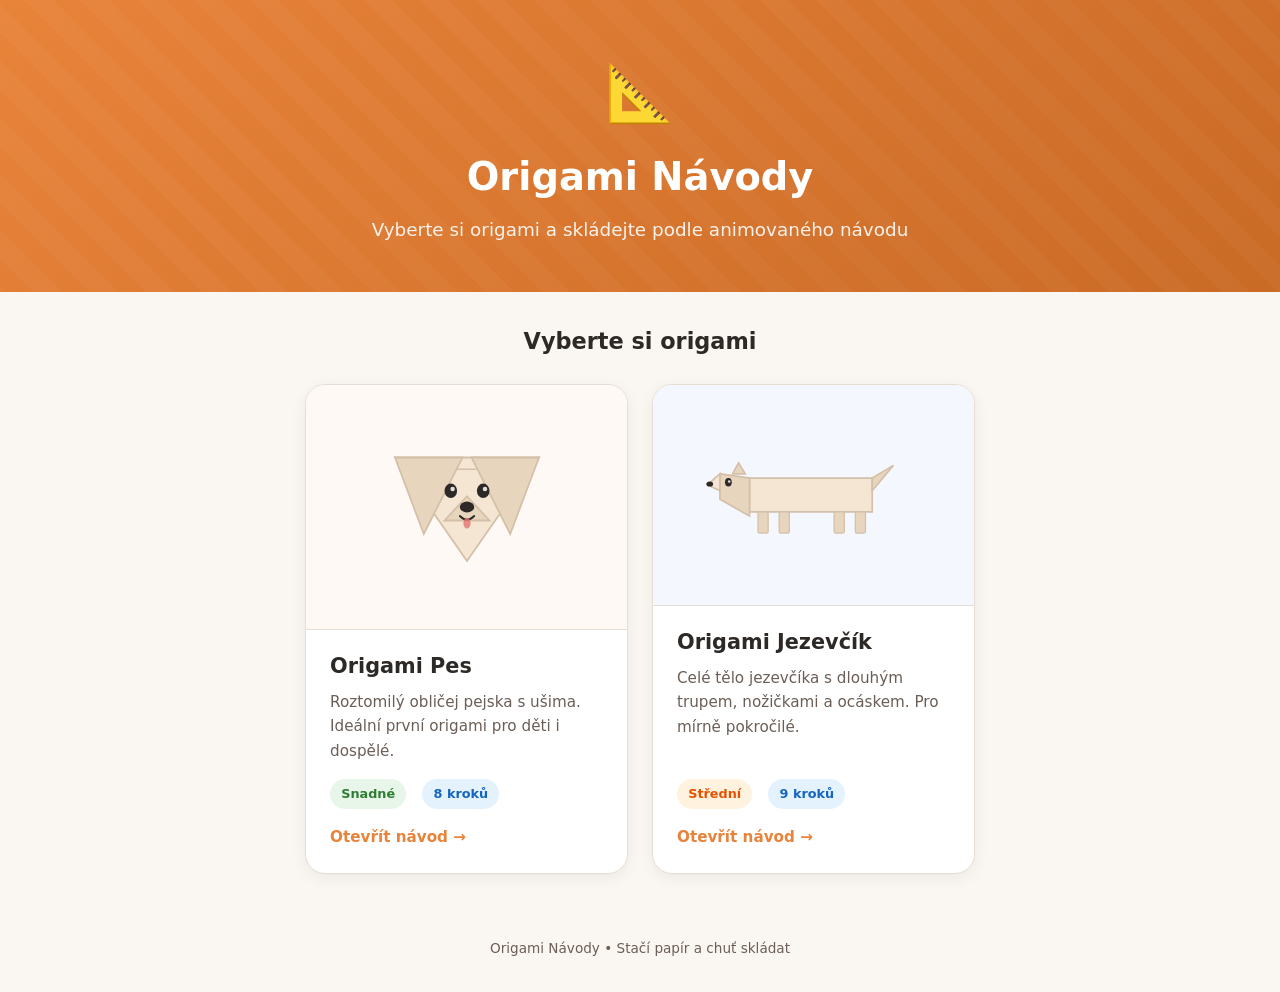
==== commit 1bd81ea7: "Add origami dachshund guide and landing page - New index.html landing page with card-based selection" ====
--- a/index.html
+++ b/index.html
@@ -3,7 +3,7 @@
 <head>
     <meta charset="UTF-8">
     <meta name="viewport" content="width=device-width, initial-scale=1.0">
-    <title>Origami Pes – Návod krok za krokem</title>
+    <title>Origami Návody – Skládejte z papíru</title>
     <style>
         :root {
             --primary: #e8833a;
@@ -15,10 +15,6 @@
             --border: #e8ddd4;
             --accent: #4a90a4;
             --success: #5a9a6b;
-            --paper: #f5e6d3;
-            --paper-back: #f0dcc5;
-            --paper-fold: #e8d5be;
-            --paper-shadow: #d4c0a8;
         }
 
         * { margin: 0; padding: 0; box-sizing: border-box; }
@@ -28,13 +24,16 @@
             background: var(--bg);
             color: var(--text);
             line-height: 1.6;
+            min-height: 100vh;
+            display: flex;
+            flex-direction: column;
         }
 
         header {
             background: linear-gradient(135deg, var(--primary) 0%, var(--primary-dark) 100%);
             color: white;
             text-align: center;
-            padding: 2.5rem 1rem;
+            padding: 3rem 1rem;
             position: relative;
             overflow: hidden;
         }
@@ -47,783 +46,211 @@
             background: repeating-linear-gradient(45deg, transparent, transparent 20px, rgba(255,255,255,0.03) 20px, rgba(255,255,255,0.03) 40px);
         }
 
-        header h1 { font-size: 2.2rem; font-weight: 700; position: relative; margin-bottom: 0.5rem; }
-        header p { font-size: 1.1rem; opacity: 0.9; position: relative; }
-        .dog-icon { font-size: 3rem; margin-bottom: 0.5rem; display: block; }
-
-        .container { max-width: 800px; margin: 0 auto; padding: 1.5rem; }
-
-        .intro {
+        header h1 { font-size: 2.4rem; font-weight: 700; position: relative; margin-bottom: 0.5rem; }
+        header p { font-size: 1.15rem; opacity: 0.9; position: relative; }
+        .logo-icon { font-size: 3.5rem; margin-bottom: 0.5rem; display: block; position: relative; }
+
+        .container {
+            max-width: 900px;
+            margin: 0 auto;
+            padding: 2rem 1.5rem;
+            flex: 1;
+        }
+
+        .section-title {
+            font-size: 1.4rem;
+            font-weight: 700;
+            color: var(--text);
+            margin-bottom: 1.5rem;
+            text-align: center;
+        }
+
+        .cards {
+            display: grid;
+            grid-template-columns: repeat(auto-fit, minmax(280px, 1fr));
+            gap: 1.5rem;
+        }
+
+        .card {
             background: var(--card-bg);
-            border-radius: 16px;
-            padding: 1.5rem;
-            margin-bottom: 2rem;
+            border-radius: 20px;
             border: 1px solid var(--border);
-            box-shadow: 0 2px 12px rgba(0,0,0,0.04);
-        }
-
-        .intro h2 { color: var(--primary-dark); margin-bottom: 0.75rem; font-size: 1.3rem; }
-
-        .info-grid {
-            display: grid;
-            grid-template-columns: repeat(auto-fit, minmax(140px, 1fr));
-            gap: 1rem;
-            margin-top: 1rem;
-        }
-
-        .info-item { text-align: center; padding: 0.75rem; background: var(--bg); border-radius: 12px; }
-        .info-item .label { font-size: 0.8rem; color: var(--text-light); text-transform: uppercase; letter-spacing: 0.5px; margin-bottom: 0.25rem; }
-        .info-item .value { font-size: 1rem; font-weight: 600; color: var(--text); }
-
-        .progress-bar {
-            background: var(--border);
-            border-radius: 20px;
-            height: 8px;
-            margin: 1.5rem 0;
+            box-shadow: 0 4px 16px rgba(0,0,0,0.06);
             overflow: hidden;
-            position: sticky;
-            top: 0;
-            z-index: 10;
-        }
-
-        .progress-fill {
-            background: linear-gradient(90deg, var(--primary), var(--success));
-            height: 100%;
-            border-radius: 20px;
-            width: 0%;
-            transition: width 0.4s ease;
-        }
-
-        .step {
-            background: var(--card-bg);
-            border-radius: 16px;
-            margin-bottom: 1.5rem;
-            border: 1px solid var(--border);
-            box-shadow: 0 2px 12px rgba(0,0,0,0.04);
-            overflow: hidden;
-            transition: transform 0.2s ease, box-shadow 0.2s ease;
-        }
-
-        .step:hover {
-            transform: translateY(-2px);
-            box-shadow: 0 4px 20px rgba(0,0,0,0.08);
-        }
-
-        .step.completed { border-color: var(--success); }
-
-        .step-header {
-            display: flex;
-            align-items: center;
-            gap: 1rem;
-            padding: 1.25rem 1.5rem;
-            cursor: pointer;
-            user-select: none;
-        }
-
-        .step-number {
-            background: var(--primary);
-            color: white;
-            width: 40px; height: 40px;
-            border-radius: 50%;
+            text-decoration: none;
+            color: var(--text);
+            transition: transform 0.25s ease, box-shadow 0.25s ease;
+            display: flex;
+            flex-direction: column;
+        }
+
+        .card:hover {
+            transform: translateY(-6px);
+            box-shadow: 0 12px 32px rgba(0,0,0,0.12);
+        }
+
+        .card-preview {
+            padding: 2rem;
             display: flex;
             align-items: center;
             justify-content: center;
+            min-height: 220px;
+        }
+
+        .card-preview svg { max-width: 100%; height: auto; }
+
+        .card-body {
+            padding: 1.25rem 1.5rem 1.5rem;
+            border-top: 1px solid var(--border);
+            flex: 1;
+            display: flex;
+            flex-direction: column;
+        }
+
+        .card-title {
+            font-size: 1.3rem;
             font-weight: 700;
-            font-size: 1.1rem;
-            flex-shrink: 0;
-            transition: background 0.3s ease;
-        }
-
-        .step.completed .step-number { background: var(--success); }
-        .step-title { font-size: 1.15rem; font-weight: 600; flex: 1; }
-
-        .step-check {
-            width: 28px; height: 28px;
-            border: 2px solid var(--border);
-            border-radius: 50%;
-            display: flex;
+            margin-bottom: 0.4rem;
+        }
+
+        .card-desc {
+            font-size: 0.95rem;
+            color: var(--text-light);
+            margin-bottom: 1rem;
+            flex: 1;
+        }
+
+        .card-meta {
+            display: flex;
+            gap: 1rem;
+            flex-wrap: wrap;
+        }
+
+        .badge {
+            display: inline-flex;
             align-items: center;
-            justify-content: center;
-            cursor: pointer;
-            transition: all 0.3s ease;
-            flex-shrink: 0;
-        }
-
-        .step.completed .step-check { background: var(--success); border-color: var(--success); }
-        .step-check svg { width: 16px; height: 16px; opacity: 0; transition: opacity 0.3s ease; }
-        .step.completed .step-check svg { opacity: 1; }
-
-        .step-content { padding: 0 1.5rem 1.5rem; }
-
-        .step-illustration {
-            background: var(--bg);
-            border-radius: 12px;
-            padding: 1.5rem;
-            margin-bottom: 1rem;
-            display: flex;
-            flex-direction: column;
-            align-items: center;
-            justify-content: center;
-            min-height: 260px;
-            position: relative;
-        }
-
-        .step-illustration svg { max-width: 100%; height: auto; }
-
-        .replay-btn {
+            gap: 0.3rem;
+            padding: 0.3rem 0.7rem;
+            border-radius: 20px;
+            font-size: 0.8rem;
+            font-weight: 600;
+        }
+
+        .badge-easy { background: #e8f5e9; color: #2e7d32; }
+        .badge-medium { background: #fff3e0; color: #e65100; }
+        .badge-steps { background: #e3f2fd; color: #1565c0; }
+
+        .card-cta {
             display: inline-flex;
             align-items: center;
             gap: 0.4rem;
-            margin-top: 0.75rem;
-            padding: 0.4rem 1rem;
-            background: var(--primary);
-            color: white;
-            border: none;
-            border-radius: 20px;
+            margin-top: 1rem;
+            color: var(--primary);
+            font-weight: 700;
+            font-size: 0.95rem;
+        }
+
+        .card:hover .card-cta { text-decoration: underline; }
+
+        footer {
+            text-align: center;
+            padding: 2rem 1rem;
+            color: var(--text-light);
             font-size: 0.85rem;
-            cursor: pointer;
-            transition: background 0.2s;
-        }
-
-        .replay-btn:hover { background: var(--primary-dark); }
-        .replay-btn svg { width: 14px; height: 14px; }
-
-        .step-description { font-size: 1rem; color: var(--text); line-height: 1.7; }
-        .step-description p { margin-bottom: 0.5rem; }
-
-        .tip {
-            background: #fff8e1;
-            border-left: 4px solid #f9a825;
-            padding: 0.75rem 1rem;
-            border-radius: 0 8px 8px 0;
-            margin-top: 0.75rem;
-            font-size: 0.9rem;
-        }
-
-        .tip strong { color: #e65100; }
-
-        .final-section {
-            background: linear-gradient(135deg, var(--success), #4a8a5b);
-            color: white;
-            border-radius: 16px;
-            padding: 2rem;
-            text-align: center;
-            margin: 2rem 0;
-        }
-
-        .final-section h2 { font-size: 1.6rem; margin-bottom: 0.75rem; }
-        .final-section p { opacity: 0.9; font-size: 1.05rem; }
-
-        .reset-btn {
-            background: rgba(255,255,255,0.2);
-            color: white;
-            border: 2px solid rgba(255,255,255,0.4);
-            padding: 0.6rem 1.5rem;
-            border-radius: 25px;
-            font-size: 1rem;
-            cursor: pointer;
-            margin-top: 1rem;
-            transition: background 0.3s ease;
-        }
-
-        .reset-btn:hover { background: rgba(255,255,255,0.3); }
-
-        footer { text-align: center; padding: 2rem 1rem; color: var(--text-light); font-size: 0.85rem; }
+        }
 
         @media (max-width: 600px) {
-            header h1 { font-size: 1.6rem; }
-            .container { padding: 1rem; }
-            .step-header { padding: 1rem; }
-            .step-content { padding: 0 1rem 1rem; }
-            .step-illustration { min-height: 220px; padding: 1rem; }
+            header h1 { font-size: 1.8rem; }
+            .container { padding: 1.5rem 1rem; }
+            .card-preview { min-height: 180px; padding: 1.5rem; }
         }
     </style>
 </head>
 <body>
 
 <header>
-    <span class="dog-icon">&#x1F436;</span>
-    <h1>Origami Pes</h1>
-    <p>Podrobný návod krok za krokem pro začátečníky</p>
+    <span class="logo-icon">&#x1F4D0;</span>
+    <h1>Origami Návody</h1>
+    <p>Vyberte si origami a skládejte podle animovaného návodu</p>
 </header>
 
 <div class="container">
-
-    <div class="intro">
-        <h2>Co budete potřebovat</h2>
-        <p>K složení origami psa vám stačí jediný čtvercový list papíru. Žádné nůžky ani lepidlo nejsou potřeba.</p>
-        <div class="info-grid">
-            <div class="info-item"><div class="label">Obtížnost</div><div class="value">Snadné</div></div>
-            <div class="info-item"><div class="label">Papír</div><div class="value">15 &times; 15 cm</div></div>
-            <div class="info-item"><div class="label">Počet kroků</div><div class="value">8 kroků</div></div>
-            <div class="info-item"><div class="label">Věk</div><div class="value">5+</div></div>
-        </div>
+    <h2 class="section-title">Vyberte si origami</h2>
+
+    <div class="cards">
+
+        <!-- Karta: Pes (obličej) -->
+        <a href="pes.html" class="card">
+            <div class="card-preview" style="background: #fef9f4;">
+                <svg viewBox="0 0 200 200" width="180" height="180">
+                    <polygon points="100,160 20,45 180,45" fill="#f5e6d3" stroke="#d4c0a8" stroke-width="2"/>
+                    <line x1="45" y1="58" x2="155" y2="58" stroke="#d4c0a8" stroke-width="1.5"/>
+                    <polygon points="20,45 95,45 52,130" fill="#e8d5be" stroke="#d4c0a8" stroke-width="2"/>
+                    <polygon points="180,45 105,45 148,130" fill="#e8d5be" stroke="#d4c0a8" stroke-width="2"/>
+                    <polygon points="75,115 125,115 100,88" fill="#e8d5be" stroke="#d4c0a8" stroke-width="2"/>
+                    <ellipse cx="82" cy="82" rx="7" ry="8" fill="#2d2926"/>
+                    <ellipse cx="118" cy="82" rx="7" ry="8" fill="#2d2926"/>
+                    <ellipse cx="84" cy="80" rx="2.5" ry="2.5" fill="white" opacity="0.85"/>
+                    <ellipse cx="120" cy="80" rx="2.5" ry="2.5" fill="white" opacity="0.85"/>
+                    <ellipse cx="100" cy="100" rx="8" ry="6" fill="#2d2926"/>
+                    <path d="M92 110 Q100 118 108 110" stroke="#2d2926" stroke-width="2" fill="none" stroke-linecap="round"/>
+                    <ellipse cx="100" cy="118" rx="4" ry="6" fill="#e57373" opacity="0.8"/>
+                </svg>
+            </div>
+            <div class="card-body">
+                <div class="card-title">Origami Pes</div>
+                <div class="card-desc">Roztomilý obličej pejska s ušima. Ideální první origami pro děti i dospělé.</div>
+                <div class="card-meta">
+                    <span class="badge badge-easy">Snadné</span>
+                    <span class="badge badge-steps">8 kroků</span>
+                </div>
+                <div class="card-cta">Otevřít návod &rarr;</div>
+            </div>
+        </a>
+
+        <!-- Karta: Jezevčík -->
+        <a href="jezevcik.html" class="card">
+            <div class="card-preview" style="background: #f4f8fe;">
+                <svg viewBox="0 0 260 160" width="220" height="140">
+                    <!-- Tělo jezevčíka - dlouhý tvar -->
+                    <polygon points="55,60 200,60 200,100 55,100" fill="#f5e6d3" stroke="#d4c0a8" stroke-width="2"/>
+                    <!-- Hlava -->
+                    <polygon points="55,60 55,105 20,85 20,55" fill="#e8d5be" stroke="#d4c0a8" stroke-width="2"/>
+                    <!-- Čumák -->
+                    <polygon points="20,55 20,75 5,68" fill="#f5e6d3" stroke="#d4c0a8" stroke-width="2"/>
+                    <!-- Ucho -->
+                    <polygon points="35,55 50,55 42,42" fill="#e8d5be" stroke="#d4c0a8" stroke-width="2"/>
+                    <!-- Ocas -->
+                    <polygon points="200,60 200,75 225,45" fill="#e8d5be" stroke="#d4c0a8" stroke-width="2"/>
+                    <!-- Nohy -->
+                    <rect x="65" y="100" width="12" height="25" rx="2" fill="#e8d5be" stroke="#d4c0a8" stroke-width="1.5"/>
+                    <rect x="90" y="100" width="12" height="25" rx="2" fill="#e8d5be" stroke="#d4c0a8" stroke-width="1.5"/>
+                    <rect x="155" y="100" width="12" height="25" rx="2" fill="#e8d5be" stroke="#d4c0a8" stroke-width="1.5"/>
+                    <rect x="180" y="100" width="12" height="25" rx="2" fill="#e8d5be" stroke="#d4c0a8" stroke-width="1.5"/>
+                    <!-- Oko -->
+                    <ellipse cx="30" cy="65" rx="4" ry="5" fill="#2d2926"/>
+                    <ellipse cx="31" cy="64" rx="1.5" ry="1.5" fill="white" opacity="0.85"/>
+                    <!-- Nos -->
+                    <ellipse cx="8" cy="67" rx="4" ry="3" fill="#2d2926"/>
+                </svg>
+            </div>
+            <div class="card-body">
+                <div class="card-title">Origami Jezevčík</div>
+                <div class="card-desc">Celé tělo jezevčíka s dlouhým trupem, nožičkami a ocáskem. Pro mírně pokročilé.</div>
+                <div class="card-meta">
+                    <span class="badge badge-medium">Střední</span>
+                    <span class="badge badge-steps">9 kroků</span>
+                </div>
+                <div class="card-cta">Otevřít návod &rarr;</div>
+            </div>
+        </a>
+
     </div>
-
-    <div class="progress-bar">
-        <div class="progress-fill" id="progressFill"></div>
-    </div>
-
-    <!-- ==================== KROK 1 ==================== -->
-    <div class="step" data-step="1">
-        <div class="step-header" onclick="toggleStep(1)">
-            <div class="step-number">1</div>
-            <div class="step-title">Přeložte čtverec na trojúhelník</div>
-            <div class="step-check" onclick="event.stopPropagation(); markStep(1)">
-                <svg viewBox="0 0 24 24" fill="none" stroke="white" stroke-width="3" stroke-linecap="round" stroke-linejoin="round"><polyline points="20 6 9 17 4 12"/></svg>
-            </div>
-        </div>
-        <div class="step-content">
-            <div class="step-illustration">
-                <svg id="anim1" viewBox="0 0 300 250" width="300" height="250">
-                    <defs>
-                        <marker id="ah1" markerWidth="8" markerHeight="6" refX="8" refY="3" orient="auto"><polygon points="0 0,8 3,0 6" fill="#e8833a"/></marker>
-                    </defs>
-                    <!-- Papír jako kosočtverec (diamant) - levá polovina (zůstává) -->
-                    <polygon class="s1-left" points="150,20 60,120 150,220" fill="#f5e6d3" stroke="#d4c0a8" stroke-width="2"/>
-                    <!-- Pravá polovina - animovaná -->
-                    <polygon class="s1-right" points="150,20 240,120 150,220" fill="#f0dcc5" stroke="#d4c0a8" stroke-width="2">
-                        <animate attributeName="points" dur="2s" begin="0.5s" fill="freeze" repeatCount="1"
-                            values="150,20 240,120 150,220;
-                                    150,20 195,70 150,220;
-                                    150,20 150,120 150,220;
-                                    150,20 105,70 150,220;
-                                    150,20 60,120 150,220"/>
-                    </polygon>
-                    <!-- Přeložená linie -->
-                    <line x1="150" y1="20" x2="150" y2="220" stroke="#e8833a" stroke-width="1.5" stroke-dasharray="6,4"/>
-                    <!-- Popisek -->
-                    <text x="150" y="245" text-anchor="middle" font-size="12" fill="#6b5e56">Přeložte pravý roh na levý</text>
-                    <!-- Šipka ohybu -->
-                    <path d="M220 60 Q180 30 110 60" stroke="#e8833a" stroke-width="2" fill="none" marker-end="url(#ah1)" opacity="0.8">
-                        <animate attributeName="opacity" dur="2s" begin="0s" values="0.8;0.8;0;0;0" fill="freeze" repeatCount="1"/>
-                    </path>
-                </svg>
-                <button class="replay-btn" onclick="replayAnimation(1)">
-                    <svg viewBox="0 0 24 24" fill="none" stroke="currentColor" stroke-width="2"><path d="M1 4v6h6"/><path d="M3.51 15a9 9 0 1 0 2.13-9.36L1 10"/></svg>
-                    Přehrát znovu
-                </button>
-            </div>
-            <div class="step-description">
-                <p>Položte čtvercový papír před sebe jako kosočtverec (roh směřuje k vám). Barevná strana by měla být dole.</p>
-                <p><strong>Vezměte pravý roh a přeložte ho na levý roh.</strong> Přesně zarovnejte oba rohy a pečlivě přihlaďte přehyb.</p>
-                <div class="tip"><strong>Tip:</strong> Vždy skládejte na rovném a tvrdém povrchu. Přehyby hlaďte nehtem pro ostrý sklad.</div>
-            </div>
-        </div>
-    </div>
-
-    <!-- ==================== KROK 2 ==================== -->
-    <div class="step" data-step="2">
-        <div class="step-header" onclick="toggleStep(2)">
-            <div class="step-number">2</div>
-            <div class="step-title">Otočte trojúhelník špičkou dolů</div>
-            <div class="step-check" onclick="event.stopPropagation(); markStep(2)">
-                <svg viewBox="0 0 24 24" fill="none" stroke="white" stroke-width="3" stroke-linecap="round" stroke-linejoin="round"><polyline points="20 6 9 17 4 12"/></svg>
-            </div>
-        </div>
-        <div class="step-content">
-            <div class="step-illustration">
-                <svg id="anim2" viewBox="0 0 300 240" width="300" height="240">
-                    <defs>
-                        <marker id="ah2" markerWidth="8" markerHeight="6" refX="8" refY="3" orient="auto"><polygon points="0 0,8 3,0 6" fill="#e8833a"/></marker>
-                    </defs>
-                    <!-- Trojúhelník - animovaná rotace -->
-                    <g>
-                        <animateTransform attributeName="transform" type="rotate" from="0 150 120" to="180 150 120" dur="1.5s" begin="0.5s" fill="freeze" repeatCount="1"/>
-                        <polygon points="150,20 40,200 260,200" fill="#f5e6d3" stroke="#d4c0a8" stroke-width="2"/>
-                        <!-- Přehybová linie -->
-                        <line x1="150" y1="20" x2="150" y2="200" stroke="#e8833a" stroke-width="1" stroke-dasharray="5,4" opacity="0.5"/>
-                    </g>
-                    <!-- Šipka rotace -->
-                    <path d="M270 80 Q285 120 270 160" stroke="#e8833a" stroke-width="2" fill="none" marker-end="url(#ah2)">
-                        <animate attributeName="opacity" dur="1.5s" begin="0s" values="0.8;0.8;0;0" fill="freeze" repeatCount="1"/>
-                    </path>
-                    <!-- Popisky -->
-                    <text x="150" y="235" text-anchor="middle" font-size="12" fill="#6b5e56">
-                        Otočte – špička dolů bude čumák
-                        <animate attributeName="opacity" dur="2s" begin="0s" values="0;0;0;1" fill="freeze" repeatCount="1"/>
-                    </text>
-                    <!-- Značka středu (po rotaci) -->
-                    <circle cx="150" cy="20" r="5" fill="#e8833a" opacity="0">
-                        <animate attributeName="opacity" dur="2s" begin="1.8s" values="0;0.7" fill="freeze" repeatCount="1"/>
-                    </circle>
-                    <text x="150" y="14" text-anchor="middle" font-size="10" fill="#e8833a" font-weight="600" opacity="0">
-                        střed
-                        <animate attributeName="opacity" dur="0.3s" begin="2s" values="0;1" fill="freeze" repeatCount="1"/>
-                    </text>
-                </svg>
-                <button class="replay-btn" onclick="replayAnimation(2)">
-                    <svg viewBox="0 0 24 24" fill="none" stroke="currentColor" stroke-width="2"><path d="M1 4v6h6"/><path d="M3.51 15a9 9 0 1 0 2.13-9.36L1 10"/></svg>
-                    Přehrát znovu
-                </button>
-            </div>
-            <div class="step-description">
-                <p>Otočte trojúhelník tak, aby <strong>přehyb (dlouhá hrana) byl nahoře</strong> a špička směřovala dolů. Tato špička se později stane čumákem psa.</p>
-                <p>Najděte střed horní hrany – tam budou začínat přehyby uší.</p>
-            </div>
-        </div>
-    </div>
-
-    <!-- ==================== KROK 3 ==================== -->
-    <div class="step" data-step="3">
-        <div class="step-header" onclick="toggleStep(3)">
-            <div class="step-number">3</div>
-            <div class="step-title">Složte levé ucho</div>
-            <div class="step-check" onclick="event.stopPropagation(); markStep(3)">
-                <svg viewBox="0 0 24 24" fill="none" stroke="white" stroke-width="3" stroke-linecap="round" stroke-linejoin="round"><polyline points="20 6 9 17 4 12"/></svg>
-            </div>
-        </div>
-        <div class="step-content">
-            <div class="step-illustration">
-                <svg id="anim3" viewBox="0 0 300 250" width="300" height="250">
-                    <defs>
-                        <marker id="ah3" markerWidth="8" markerHeight="6" refX="8" refY="3" orient="auto"><polygon points="0 0,8 3,0 6" fill="#e8833a"/></marker>
-                    </defs>
-                    <!-- Trojúhelník - základní tvar (špičkou dolů) -->
-                    <polygon points="150,210 40,50 260,50" fill="#f5e6d3" stroke="#d4c0a8" stroke-width="2"/>
-                    <!-- Levé ucho - animace přeložení -->
-                    <polygon points="40,50 130,50 40,50" fill="#e8d5be" stroke="#d4c0a8" stroke-width="2">
-                        <animate attributeName="points" dur="1.8s" begin="0.5s" fill="freeze" repeatCount="1"
-                            values="40,50 130,50 40,50;
-                                    40,50 130,50 55,90;
-                                    40,50 130,50 70,140;
-                                    40,50 130,50 75,180"/>
-                    </polygon>
-                    <!-- Šipka ohybu -->
-                    <path d="M70 55 Q35 100 72 165" stroke="#e8833a" stroke-width="2" fill="none" marker-end="url(#ah3)">
-                        <animate attributeName="opacity" dur="2.3s" begin="0s" values="0.8;0.8;0;0;0" fill="freeze" repeatCount="1"/>
-                    </path>
-                    <!-- Popis ucha -->
-                    <text x="55" y="145" font-size="12" fill="#e8833a" font-weight="600" opacity="0">
-                        ucho
-                        <animate attributeName="opacity" dur="0.4s" begin="2.3s" values="0;1" fill="freeze" repeatCount="1"/>
-                    </text>
-                </svg>
-                <button class="replay-btn" onclick="replayAnimation(3)">
-                    <svg viewBox="0 0 24 24" fill="none" stroke="currentColor" stroke-width="2"><path d="M1 4v6h6"/><path d="M3.51 15a9 9 0 1 0 2.13-9.36L1 10"/></svg>
-                    Přehrát znovu
-                </button>
-            </div>
-            <div class="step-description">
-                <p>Uchopte <strong>levý horní roh</strong> trojúhelníku a přeložte ho směrem dolů a mírně do strany.</p>
-                <p>Roh by měl přesahovat přes spodní hranu trojúhelníku. Tím vytvoříte první ucho pejska.</p>
-                <div class="tip"><strong>Tip:</strong> Ucho nemusí být přeložené úplně přesně – mírná asymetrie dodá pejskovi roztomilý charakter!</div>
-            </div>
-        </div>
-    </div>
-
-    <!-- ==================== KROK 4 ==================== -->
-    <div class="step" data-step="4">
-        <div class="step-header" onclick="toggleStep(4)">
-            <div class="step-number">4</div>
-            <div class="step-title">Složte pravé ucho</div>
-            <div class="step-check" onclick="event.stopPropagation(); markStep(4)">
-                <svg viewBox="0 0 24 24" fill="none" stroke="white" stroke-width="3" stroke-linecap="round" stroke-linejoin="round"><polyline points="20 6 9 17 4 12"/></svg>
-            </div>
-        </div>
-        <div class="step-content">
-            <div class="step-illustration">
-                <svg id="anim4" viewBox="0 0 300 250" width="300" height="250">
-                    <defs>
-                        <marker id="ah4" markerWidth="8" markerHeight="6" refX="8" refY="3" orient="auto"><polygon points="0 0,8 3,0 6" fill="#e8833a"/></marker>
-                    </defs>
-                    <!-- Trojúhelník - základní tvar -->
-                    <polygon points="150,210 40,50 260,50" fill="#f5e6d3" stroke="#d4c0a8" stroke-width="2"/>
-                    <!-- Levé ucho - již hotové (statické) -->
-                    <polygon points="40,50 130,50 75,180" fill="#e8d5be" stroke="#d4c0a8" stroke-width="2"/>
-                    <!-- Pravé ucho - animace -->
-                    <polygon points="260,50 170,50 260,50" fill="#e8d5be" stroke="#d4c0a8" stroke-width="2">
-                        <animate attributeName="points" dur="1.8s" begin="0.5s" fill="freeze" repeatCount="1"
-                            values="260,50 170,50 260,50;
-                                    260,50 170,50 245,90;
-                                    260,50 170,50 230,140;
-                                    260,50 170,50 225,180"/>
-                    </polygon>
-                    <!-- Šipka ohybu -->
-                    <path d="M230 55 Q265 100 228 165" stroke="#e8833a" stroke-width="2" fill="none" marker-end="url(#ah4)">
-                        <animate attributeName="opacity" dur="2.3s" begin="0s" values="0.8;0.8;0;0;0" fill="freeze" repeatCount="1"/>
-                    </path>
-                    <!-- Popisy -->
-                    <text x="55" y="145" font-size="11" fill="#6b5e56">ucho</text>
-                    <text x="222" y="145" font-size="12" fill="#e8833a" font-weight="600" opacity="0">
-                        ucho
-                        <animate attributeName="opacity" dur="0.4s" begin="2.3s" values="0;1" fill="freeze" repeatCount="1"/>
-                    </text>
-                </svg>
-                <button class="replay-btn" onclick="replayAnimation(4)">
-                    <svg viewBox="0 0 24 24" fill="none" stroke="currentColor" stroke-width="2"><path d="M1 4v6h6"/><path d="M3.51 15a9 9 0 1 0 2.13-9.36L1 10"/></svg>
-                    Přehrát znovu
-                </button>
-            </div>
-            <div class="step-description">
-                <p>Stejným způsobem přeložte <strong>pravý horní roh</strong> směrem dolů.</p>
-                <p>Oba přeložené rohy (uši) by měly visět dolů po stranách trojúhelníku. Teď by to už mělo připomínat hlavu psa!</p>
-            </div>
-        </div>
-    </div>
-
-    <!-- ==================== KROK 5 ==================== -->
-    <div class="step" data-step="5">
-        <div class="step-header" onclick="toggleStep(5)">
-            <div class="step-number">5</div>
-            <div class="step-title">Přehněte spodní špičku nahoru (čumák)</div>
-            <div class="step-check" onclick="event.stopPropagation(); markStep(5)">
-                <svg viewBox="0 0 24 24" fill="none" stroke="white" stroke-width="3" stroke-linecap="round" stroke-linejoin="round"><polyline points="20 6 9 17 4 12"/></svg>
-            </div>
-        </div>
-        <div class="step-content">
-            <div class="step-illustration">
-                <svg id="anim5" viewBox="0 0 300 260" width="300" height="260">
-                    <defs>
-                        <marker id="ah5" markerWidth="8" markerHeight="6" refX="8" refY="3" orient="auto"><polygon points="0 0,8 3,0 6" fill="#e8833a"/></marker>
-                    </defs>
-                    <!-- Trojúhelník -->
-                    <polygon points="150,210 40,50 260,50" fill="#f5e6d3" stroke="#d4c0a8" stroke-width="2"/>
-                    <!-- Uši -->
-                    <polygon points="40,50 130,50 75,180" fill="#e8d5be" stroke="#d4c0a8" stroke-width="2"/>
-                    <polygon points="260,50 170,50 225,180" fill="#e8d5be" stroke="#d4c0a8" stroke-width="2"/>
-                    <!-- Spodní špička - ghost (původní pozice) -->
-                    <polygon points="115,160 185,160 150,210" fill="#d4c0a8" stroke="none" opacity="0">
-                        <animate attributeName="opacity" dur="2s" begin="0.3s" values="0;0.2;0.2;0.2" fill="freeze" repeatCount="1"/>
-                    </polygon>
-                    <!-- Spodní špička - animace přeložení nahoru (jen přední vrstva) -->
-                    <polygon points="115,160 185,160 150,210" fill="#e8d5be" stroke="#d4c0a8" stroke-width="2">
-                        <animate attributeName="points" dur="1.8s" begin="0.8s" fill="freeze" repeatCount="1"
-                            values="115,160 185,160 150,210;
-                                    115,160 185,160 150,180;
-                                    115,160 185,160 150,150;
-                                    115,160 185,160 150,120"/>
-                    </polygon>
-                    <!-- Šipka -->
-                    <path d="M165 205 Q175 170 158 130" stroke="#e8833a" stroke-width="2" fill="none" marker-end="url(#ah5)">
-                        <animate attributeName="opacity" dur="2.6s" begin="0s" values="0.8;0.8;0;0;0" fill="freeze" repeatCount="1"/>
-                    </path>
-                    <!-- Popisek -->
-                    <text x="150" y="250" text-anchor="middle" font-size="12" fill="#e8833a" font-weight="600" opacity="0">
-                        jen přední vrstva!
-                        <animate attributeName="opacity" dur="0.4s" begin="2.6s" values="0;1" fill="freeze" repeatCount="1"/>
-                    </text>
-                </svg>
-                <button class="replay-btn" onclick="replayAnimation(5)">
-                    <svg viewBox="0 0 24 24" fill="none" stroke="currentColor" stroke-width="2"><path d="M1 4v6h6"/><path d="M3.51 15a9 9 0 1 0 2.13-9.36L1 10"/></svg>
-                    Přehrát znovu
-                </button>
-            </div>
-            <div class="step-description">
-                <p>Vezměte <strong>spodní špičku trojúhelníku</strong> (jen přední vrstvu papíru!) a přeložte ji směrem nahoru.</p>
-                <p>Přeložte špičku tak, aby sahala asi do jedné třetiny výšky obličeje. Tím vytvoříte čumák.</p>
-                <div class="tip"><strong>Tip:</strong> Skládejte opravdu jen přední vrstvu papíru. Zadní vrstva zůstane na místě.</div>
-            </div>
-        </div>
-    </div>
-
-    <!-- ==================== KROK 6 ==================== -->
-    <div class="step" data-step="6">
-        <div class="step-header" onclick="toggleStep(6)">
-            <div class="step-number">6</div>
-            <div class="step-title">Přehněte horní špičku dozadu (temeno)</div>
-            <div class="step-check" onclick="event.stopPropagation(); markStep(6)">
-                <svg viewBox="0 0 24 24" fill="none" stroke="white" stroke-width="3" stroke-linecap="round" stroke-linejoin="round"><polyline points="20 6 9 17 4 12"/></svg>
-            </div>
-        </div>
-        <div class="step-content">
-            <div class="step-illustration">
-                <svg id="anim6" viewBox="0 0 300 260" width="300" height="260">
-                    <defs>
-                        <marker id="ah6" markerWidth="8" markerHeight="6" refX="8" refY="3" orient="auto"><polygon points="0 0,8 3,0 6" fill="#e8833a"/></marker>
-                    </defs>
-                    <!-- Trojúhelník -->
-                    <polygon points="150,210 50,60 250,60" fill="#f5e6d3" stroke="#d4c0a8" stroke-width="2"/>
-                    <!-- Uši -->
-                    <polygon points="50,60 140,60 78,178" fill="#e8d5be" stroke="#d4c0a8" stroke-width="2"/>
-                    <polygon points="250,60 160,60 222,178" fill="#e8d5be" stroke="#d4c0a8" stroke-width="2"/>
-                    <!-- Čumák -->
-                    <polygon points="115,155 185,155 150,120" fill="#e8d5be" stroke="#d4c0a8" stroke-width="2"/>
-                    <!-- Horní trojúhelník - animace zmizení (fold behind) -->
-                    <polygon points="50,60 250,60 150,30" fill="#f5e6d3" stroke="#d4c0a8" stroke-width="1.5">
-                        <animate attributeName="points" dur="1.5s" begin="0.8s" fill="freeze" repeatCount="1"
-                            values="50,60 250,60 150,30;
-                                    65,60 235,60 150,40;
-                                    75,60 225,60 150,50;
-                                    80,60 220,60 150,60"/>
-                        <animate attributeName="opacity" dur="1.5s" begin="0.8s" fill="freeze" repeatCount="1"
-                            values="1;0.7;0.3;0"/>
-                    </polygon>
-                    <!-- Nová rovná hrana temene -->
-                    <line x1="80" y1="75" x2="220" y2="75" stroke="#e8833a" stroke-width="2" opacity="0">
-                        <animate attributeName="opacity" dur="0.3s" begin="2.3s" values="0;0.8" fill="freeze" repeatCount="1"/>
-                    </line>
-                    <!-- Šipka za papír -->
-                    <path d="M150 40 Q150 25 150 15" stroke="#e8833a" stroke-width="2" fill="none" marker-end="url(#ah6)">
-                        <animate attributeName="opacity" dur="2.3s" begin="0s" values="0.8;0.8;0;0;0" fill="freeze" repeatCount="1"/>
-                    </path>
-                    <text x="150" y="10" text-anchor="middle" font-size="11" fill="#e8833a" font-weight="600" opacity="0">
-                        za papír
-                        <animate attributeName="opacity" dur="0.5s" begin="0.3s" values="0;0.8" fill="freeze" repeatCount="1"/>
-                    </text>
-                    <!-- Popisek -->
-                    <text x="150" y="250" text-anchor="middle" font-size="12" fill="#6b5e56" opacity="0">
-                        Rovné temeno hlavy
-                        <animate attributeName="opacity" dur="0.4s" begin="2.3s" values="0;1" fill="freeze" repeatCount="1"/>
-                    </text>
-                </svg>
-                <button class="replay-btn" onclick="replayAnimation(6)">
-                    <svg viewBox="0 0 24 24" fill="none" stroke="currentColor" stroke-width="2"><path d="M1 4v6h6"/><path d="M3.51 15a9 9 0 1 0 2.13-9.36L1 10"/></svg>
-                    Přehrát znovu
-                </button>
-            </div>
-            <div class="step-description">
-                <p>Vezměte <strong>horní cíp</strong> (mezi ušima) a přeložte malý kousek směrem dozadu za papír.</p>
-                <p>Stačí přehnout asi 1–2 cm. Přehyb vytvoří plochou horní část hlavy psa místo ostré špičky.</p>
-            </div>
-        </div>
-    </div>
-
-    <!-- ==================== KROK 7 ==================== -->
-    <div class="step" data-step="7">
-        <div class="step-header" onclick="toggleStep(7)">
-            <div class="step-number">7</div>
-            <div class="step-title">Nakreslete obličej</div>
-            <div class="step-check" onclick="event.stopPropagation(); markStep(7)">
-                <svg viewBox="0 0 24 24" fill="none" stroke="white" stroke-width="3" stroke-linecap="round" stroke-linejoin="round"><polyline points="20 6 9 17 4 12"/></svg>
-            </div>
-        </div>
-        <div class="step-content">
-            <div class="step-illustration">
-                <svg id="anim7" viewBox="0 0 300 260" width="300" height="260">
-                    <!-- Hlava psa -->
-                    <polygon points="150,215 50,65 250,65" fill="#f5e6d3" stroke="#d4c0a8" stroke-width="2"/>
-                    <line x1="72" y1="80" x2="228" y2="80" stroke="#d4c0a8" stroke-width="1.5"/>
-                    <!-- Uši -->
-                    <polygon points="50,65 140,65 78,185" fill="#e8d5be" stroke="#d4c0a8" stroke-width="2"/>
-                    <polygon points="250,65 160,65 222,185" fill="#e8d5be" stroke="#d4c0a8" stroke-width="2"/>
-                    <!-- Čumák -->
-                    <polygon points="115,165 185,165 150,128" fill="#e8d5be" stroke="#d4c0a8" stroke-width="2"/>
-
-                    <!-- Animované prvky obličeje -->
-                    <!-- Levé oko -->
-                    <g opacity="0">
-                        <animate attributeName="opacity" dur="0.5s" begin="0.5s" values="0;1" fill="freeze" repeatCount="1"/>
-                        <ellipse cx="125" cy="118" rx="9" ry="10" fill="#2d2926"/>
-                        <ellipse cx="128" cy="115" rx="3.5" ry="3.5" fill="white" opacity="0.85"/>
-                    </g>
-                    <!-- Pravé oko -->
-                    <g opacity="0">
-                        <animate attributeName="opacity" dur="0.5s" begin="1.2s" values="0;1" fill="freeze" repeatCount="1"/>
-                        <ellipse cx="175" cy="118" rx="9" ry="10" fill="#2d2926"/>
-                        <ellipse cx="178" cy="115" rx="3.5" ry="3.5" fill="white" opacity="0.85"/>
-                    </g>
-                    <!-- Nos -->
-                    <g opacity="0">
-                        <animate attributeName="opacity" dur="0.5s" begin="1.9s" values="0;1" fill="freeze" repeatCount="1"/>
-                        <ellipse cx="150" cy="148" rx="11" ry="8" fill="#2d2926"/>
-                        <ellipse cx="150" cy="146" rx="4" ry="2.5" fill="white" opacity="0.3"/>
-                    </g>
-                    <!-- Úsměv -->
-                    <path d="M139 160 Q150 172 161 160" stroke="#2d2926" stroke-width="2.5" fill="none" stroke-linecap="round" opacity="0">
-                        <animate attributeName="opacity" dur="0.5s" begin="2.6s" values="0;1" fill="freeze" repeatCount="1"/>
-                    </path>
-                    <!-- Jazyk -->
-                    <ellipse cx="150" cy="170" rx="5" ry="8" fill="#e57373" opacity="0">
-                        <animate attributeName="opacity" dur="0.5s" begin="3.3s" values="0;0.85" fill="freeze" repeatCount="1"/>
-                    </ellipse>
-
-                    <!-- Popisky animované -->
-                    <text x="98" y="105" font-size="10" fill="#4a90a4" opacity="0">
-                        oči
-                        <animate attributeName="opacity" dur="0.3s" begin="0.5s" values="0;1" fill="freeze" repeatCount="1"/>
-                        <animate attributeName="opacity" dur="0.3s" begin="1.5s" values="1;0" fill="freeze" repeatCount="1"/>
-                    </text>
-                    <text x="150" y="195" text-anchor="middle" font-size="10" fill="#4a90a4" opacity="0">
-                        nos + úsměv
-                        <animate attributeName="opacity" dur="0.3s" begin="1.9s" values="0;1" fill="freeze" repeatCount="1"/>
-                        <animate attributeName="opacity" dur="0.3s" begin="3.5s" values="1;0" fill="freeze" repeatCount="1"/>
-                    </text>
-                    <text x="150" y="195" text-anchor="middle" font-size="10" fill="#4a90a4" opacity="0">
-                        jazyk
-                        <animate attributeName="opacity" dur="0.3s" begin="3.3s" values="0;1" fill="freeze" repeatCount="1"/>
-                    </text>
-                </svg>
-                <button class="replay-btn" onclick="replayAnimation(7)">
-                    <svg viewBox="0 0 24 24" fill="none" stroke="currentColor" stroke-width="2"><path d="M1 4v6h6"/><path d="M3.51 15a9 9 0 1 0 2.13-9.36L1 10"/></svg>
-                    Přehrát znovu
-                </button>
-            </div>
-            <div class="step-description">
-                <p>Pomocí fixy nebo propisky nakreslete pejskovi <strong>oči, nos a úsměv</strong>:</p>
-                <p><strong>Oči:</strong> Dva ovály nad čumákem s bílým odleskem.</p>
-                <p><strong>Nos:</strong> Černý ovál na špičce čumáku.</p>
-                <p><strong>Úsměv a jazyk:</strong> Oblouček pod nosem a volitelně růžový jazyk.</p>
-                <div class="tip"><strong>Tip:</strong> Použijte černou fixu pro oči a nos. Přidejte jazyk červenou fixou!</div>
-            </div>
-        </div>
-    </div>
-
-    <!-- ==================== KROK 8 ==================== -->
-    <div class="step" data-step="8">
-        <div class="step-header" onclick="toggleStep(8)">
-            <div class="step-number">8</div>
-            <div class="step-title">Hotovo! Váš origami pes je na světě</div>
-            <div class="step-check" onclick="event.stopPropagation(); markStep(8)">
-                <svg viewBox="0 0 24 24" fill="none" stroke="white" stroke-width="3" stroke-linecap="round" stroke-linejoin="round"><polyline points="20 6 9 17 4 12"/></svg>
-            </div>
-        </div>
-        <div class="step-content">
-            <div class="step-illustration">
-                <svg id="anim8" viewBox="0 0 300 290" width="300" height="290">
-                    <defs>
-                        <filter id="shadow8">
-                            <feDropShadow dx="0" dy="3" stdDeviation="4" flood-opacity="0.15"/>
-                        </filter>
-                    </defs>
-
-                    <!-- Konfety / hvězdičky - animované -->
-                    <g>
-                        <circle cx="45" cy="30" r="4" fill="#e8833a" opacity="0">
-                            <animate attributeName="opacity" dur="0.3s" begin="1s" values="0;0.6" fill="freeze"/>
-                            <animate attributeName="cy" dur="2s" begin="1s" values="30;50;30" repeatCount="indefinite"/>
-                        </circle>
-                        <circle cx="255" cy="40" r="5" fill="#4a90a4" opacity="0">
-                            <animate attributeName="opacity" dur="0.3s" begin="1.2s" values="0;0.5" fill="freeze"/>
-                            <animate attributeName="cy" dur="2.5s" begin="1.2s" values="40;55;40" repeatCount="indefinite"/>
-                        </circle>
-                        <circle cx="30" cy="140" r="3" fill="#5a9a6b" opacity="0">
-                            <animate attributeName="opacity" dur="0.3s" begin="1.4s" values="0;0.5" fill="freeze"/>
-                            <animate attributeName="cy" dur="1.8s" begin="1.4s" values="140;155;140" repeatCount="indefinite"/>
-                        </circle>
-                        <circle cx="270" cy="120" r="4" fill="#e8833a" opacity="0">
-                            <animate attributeName="opacity" dur="0.3s" begin="1.6s" values="0;0.5" fill="freeze"/>
-                            <animate attributeName="cy" dur="2.2s" begin="1.6s" values="120;135;120" repeatCount="indefinite"/>
-                        </circle>
-                        <circle cx="280" cy="210" r="3" fill="#4a90a4" opacity="0">
-                            <animate attributeName="opacity" dur="0.3s" begin="1.8s" values="0;0.4" fill="freeze"/>
-                            <animate attributeName="cy" dur="2s" begin="1.8s" values="210;225;210" repeatCount="indefinite"/>
-                        </circle>
-                        <circle cx="20" cy="220" r="4" fill="#5a9a6b" opacity="0">
-                            <animate attributeName="opacity" dur="0.3s" begin="2s" values="0;0.4" fill="freeze"/>
-                            <animate attributeName="cy" dur="2.3s" begin="2s" values="220;235;220" repeatCount="indefinite"/>
-                        </circle>
-                        <!-- Hvězdičky -->
-                        <text x="55" y="85" font-size="18" opacity="0">&#x2728;
-                            <animate attributeName="opacity" dur="0.3s" begin="1.1s" values="0;0.5" fill="freeze"/>
-                            <animate attributeName="font-size" dur="2s" begin="1.1s" values="18;22;18" repeatCount="indefinite"/>
-                        </text>
-                        <text x="230" y="75" font-size="16" opacity="0">&#x2B50;
-                            <animate attributeName="opacity" dur="0.3s" begin="1.5s" values="0;0.5" fill="freeze"/>
-                            <animate attributeName="font-size" dur="1.8s" begin="1.5s" values="16;20;16" repeatCount="indefinite"/>
-                        </text>
-                        <text x="250" y="185" font-size="14" opacity="0">&#x2728;
-                            <animate attributeName="opacity" dur="0.3s" begin="1.9s" values="0;0.4" fill="freeze"/>
-                        </text>
-                        <text x="25" y="180" font-size="16" opacity="0">&#x2B50;
-                            <animate attributeName="opacity" dur="0.3s" begin="1.7s" values="0;0.4" fill="freeze"/>
-                        </text>
-                    </g>
-
-                    <!-- Finální pes - animace zvětšení -->
-                    <g transform="translate(150,155)" filter="url(#shadow8)">
-                        <animateTransform attributeName="transform" type="translate" dur="1s" begin="0s" values="150,170;150,150;150,155" fill="freeze"/>
-                        <g>
-                            <animateTransform attributeName="transform" type="scale" dur="1s" begin="0s" values="0;1.25;1.2" fill="freeze"/>
-                            <!-- Hlavní obličej -->
-                            <polygon points="0,58 -88,-55 88,-55" fill="#f5e6d3" stroke="#d4c0a8" stroke-width="2"/>
-                            <line x1="-68" y1="-42" x2="68" y2="-42" stroke="#d4c0a8" stroke-width="1.5"/>
-                            <!-- Uši -->
-                            <polygon points="-88,-55 -10,-55 -65,42" fill="#e8d5be" stroke="#d4c0a8" stroke-width="2"/>
-                            <polygon points="88,-55 10,-55 65,42" fill="#e8d5be" stroke="#d4c0a8" stroke-width="2"/>
-                            <!-- Čumák -->
-                            <polygon points="-32,22 32,22 0,-10" fill="#e8d5be" stroke="#d4c0a8" stroke-width="2"/>
-                            <!-- Oči -->
-                            <ellipse cx="-24" cy="-15" rx="8" ry="9" fill="#2d2926"/>
-                            <ellipse cx="24" cy="-15" rx="8" ry="9" fill="#2d2926"/>
-                            <ellipse cx="-21" cy="-18" rx="3" ry="3" fill="white" opacity="0.85"/>
-                            <ellipse cx="27" cy="-18" rx="3" ry="3" fill="white" opacity="0.85"/>
-                            <!-- Nos -->
-                            <ellipse cx="0" cy="10" rx="9" ry="7" fill="#2d2926"/>
-                            <ellipse cx="0" cy="8" rx="3.5" ry="2" fill="white" opacity="0.3"/>
-                            <!-- Úsměv -->
-                            <path d="M-9 20 Q0 30 9 20" stroke="#2d2926" stroke-width="2.5" fill="none" stroke-linecap="round"/>
-                            <!-- Jazyk -->
-                            <ellipse cx="0" cy="28" rx="5" ry="8" fill="#e57373" opacity="0.85"/>
-                        </g>
-                    </g>
-
-                    <!-- Popisek -->
-                    <text x="150" y="280" text-anchor="middle" font-size="14" fill="#5a9a6b" font-weight="700" opacity="0">
-                        Hotovo!
-                        <animate attributeName="opacity" dur="0.5s" begin="1s" values="0;1" fill="freeze"/>
-                    </text>
-                </svg>
-                <button class="replay-btn" onclick="replayAnimation(8)">
-                    <svg viewBox="0 0 24 24" fill="none" stroke="currentColor" stroke-width="2"><path d="M1 4v6h6"/><path d="M3.51 15a9 9 0 1 0 2.13-9.36L1 10"/></svg>
-                    Přehrát znovu
-                </button>
-            </div>
-            <div class="step-description">
-                <p><strong>Gratulujeme!</strong> Právě jste složili svého origami psa!</p>
-                <p>Můžete ho použít jako záložku, dárek, nebo dekoraci. Zkuste složit psy z papírů různých barev a velikostí.</p>
-                <div class="tip"><strong>Nápad:</strong> Zkuste použít papír s různými vzory, nebo nalepte hotového pejska na přáníčko!</div>
-            </div>
-        </div>
-    </div>
-
-    <div class="final-section" id="finalSection" style="display:none;">
-        <h2>Skvělá práce!</h2>
-        <p>Dokončili jste všech 8 kroků. Váš origami pes je hotový!</p>
-        <button class="reset-btn" onclick="resetAll()">Začít znovu</button>
-    </div>
-
 </div>
 
 <footer>
-    <p>Origami Pes &ndash; Návod pro začátečníky &bull; Stačí jeden list papíru</p>
+    <p>Origami Návody &bull; Stačí papír a chuť skládat</p>
 </footer>
-
-<script>
-    const totalSteps = 8;
-    const completed = new Set();
-
-    function updateProgress() {
-        const pct = (completed.size / totalSteps) * 100;
-        document.getElementById('progressFill').style.width = pct + '%';
-        if (completed.size === totalSteps) {
-            document.getElementById('finalSection').style.display = 'block';
-            document.getElementById('finalSection').scrollIntoView({ behavior: 'smooth', block: 'center' });
-        } else {
-            document.getElementById('finalSection').style.display = 'none';
-        }
-    }
-
-    function markStep(n) {
-        const stepEl = document.querySelector(`.step[data-step="${n}"]`);
-        if (completed.has(n)) {
-            completed.delete(n);
-            stepEl.classList.remove('completed');
-        } else {
-            completed.add(n);
-            stepEl.classList.add('completed');
-        }
-        updateProgress();
-    }
-
-    function toggleStep(n) {}
-
-    function resetAll() {
-        completed.clear();
-        document.querySelectorAll('.step').forEach(el => el.classList.remove('completed'));
-        updateProgress();
-        window.scrollTo({ top: 0, behavior: 'smooth' });
-    }
-
-    function replayAnimation(stepNum) {
-        const svg = document.getElementById('anim' + stepNum);
-        if (!svg) return;
-        const parent = svg.parentNode;
-        const clone = svg.cloneNode(true);
-        clone.id = 'anim' + stepNum;
-        parent.replaceChild(clone, svg);
-    }
-</script>
 
 </body>
 </html>
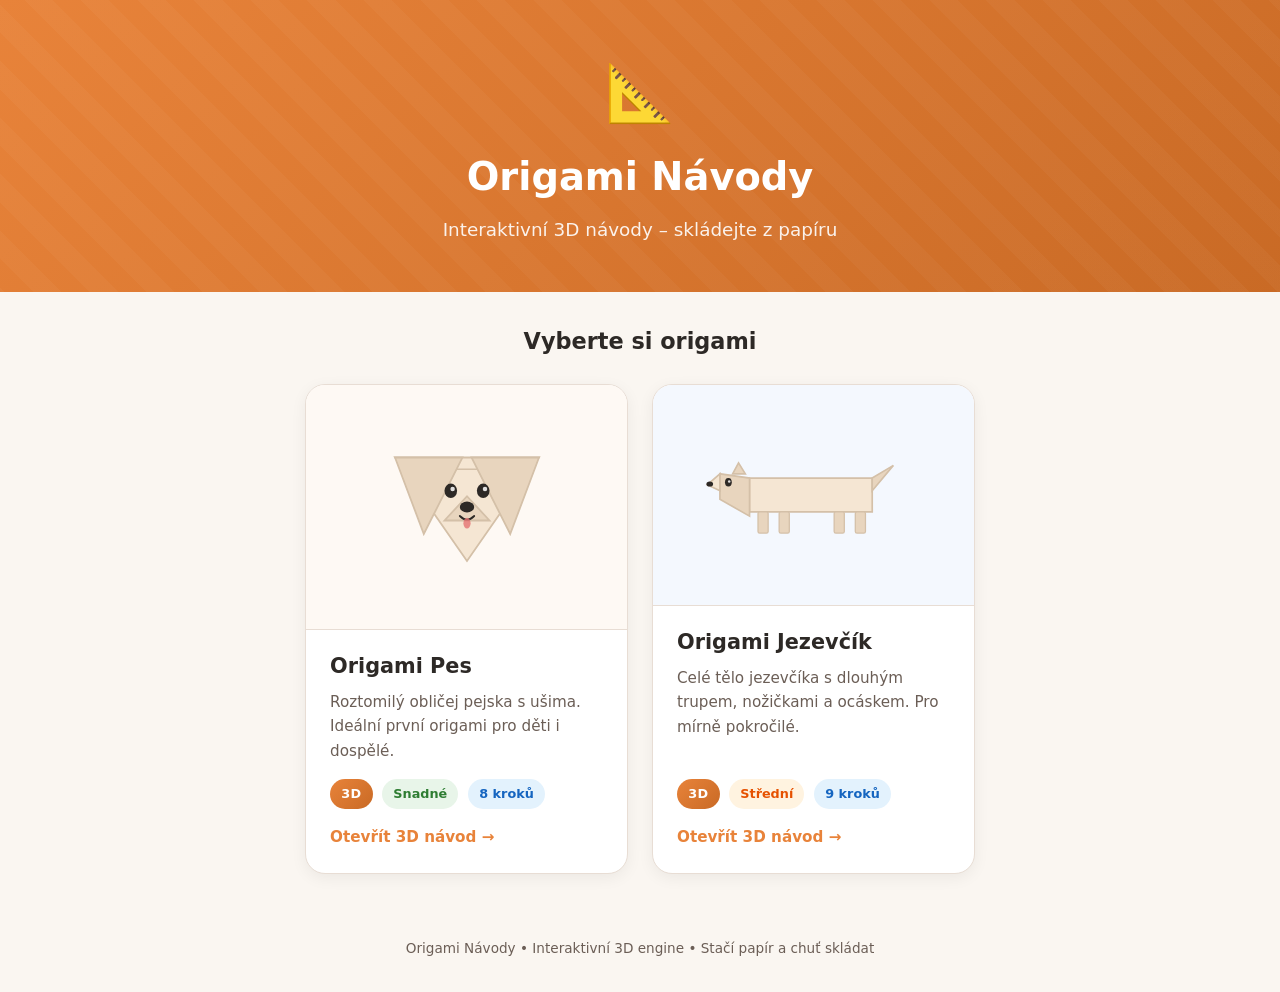
==== commit c00e95fd: "Add 3D origami tutorial engine with Three.js Replace static SVG animations with an interactive 3D vi" ====
--- a/index.html
+++ b/index.html
@@ -3,7 +3,7 @@
 <head>
     <meta charset="UTF-8">
     <meta name="viewport" content="width=device-width, initial-scale=1.0">
-    <title>Origami Návody – Skládejte z papíru</title>
+    <title>Origami Návody – 3D Skládejte z papíru</title>
     <style>
         :root {
             --primary: #e8833a;
@@ -95,6 +95,7 @@
             align-items: center;
             justify-content: center;
             min-height: 220px;
+            position: relative;
         }
 
         .card-preview svg { max-width: 100%; height: auto; }
@@ -107,24 +108,10 @@
             flex-direction: column;
         }
 
-        .card-title {
-            font-size: 1.3rem;
-            font-weight: 700;
-            margin-bottom: 0.4rem;
-        }
-
-        .card-desc {
-            font-size: 0.95rem;
-            color: var(--text-light);
-            margin-bottom: 1rem;
-            flex: 1;
-        }
-
-        .card-meta {
-            display: flex;
-            gap: 1rem;
-            flex-wrap: wrap;
-        }
+        .card-title { font-size: 1.3rem; font-weight: 700; margin-bottom: 0.4rem; }
+        .card-desc { font-size: 0.95rem; color: var(--text-light); margin-bottom: 1rem; flex: 1; }
+
+        .card-meta { display: flex; gap: 0.6rem; flex-wrap: wrap; }
 
         .badge {
             display: inline-flex;
@@ -139,6 +126,12 @@
         .badge-easy { background: #e8f5e9; color: #2e7d32; }
         .badge-medium { background: #fff3e0; color: #e65100; }
         .badge-steps { background: #e3f2fd; color: #1565c0; }
+        .badge-3d {
+            background: linear-gradient(135deg, #e8833a, #c96a25);
+            color: white;
+            font-weight: 700;
+            letter-spacing: 0.3px;
+        }
 
         .card-cta {
             display: inline-flex;
@@ -171,7 +164,7 @@
 <header>
     <span class="logo-icon">&#x1F4D0;</span>
     <h1>Origami Návody</h1>
-    <p>Vyberte si origami a skládejte podle animovaného návodu</p>
+    <p>Interaktivní 3D návody – skládejte z papíru</p>
 </header>
 
 <div class="container">
@@ -179,7 +172,7 @@
 
     <div class="cards">
 
-        <!-- Karta: Pes (obličej) -->
+        <!-- Karta: Pes -->
         <a href="pes.html" class="card">
             <div class="card-preview" style="background: #fef9f4;">
                 <svg viewBox="0 0 200 200" width="180" height="180">
@@ -201,10 +194,11 @@
                 <div class="card-title">Origami Pes</div>
                 <div class="card-desc">Roztomilý obličej pejska s ušima. Ideální první origami pro děti i dospělé.</div>
                 <div class="card-meta">
+                    <span class="badge badge-3d">3D</span>
                     <span class="badge badge-easy">Snadné</span>
                     <span class="badge badge-steps">8 kroků</span>
                 </div>
-                <div class="card-cta">Otevřít návod &rarr;</div>
+                <div class="card-cta">Otevřít 3D návod &rarr;</div>
             </div>
         </a>
 
@@ -212,25 +206,17 @@
         <a href="jezevcik.html" class="card">
             <div class="card-preview" style="background: #f4f8fe;">
                 <svg viewBox="0 0 260 160" width="220" height="140">
-                    <!-- Tělo jezevčíka - dlouhý tvar -->
                     <polygon points="55,60 200,60 200,100 55,100" fill="#f5e6d3" stroke="#d4c0a8" stroke-width="2"/>
-                    <!-- Hlava -->
                     <polygon points="55,60 55,105 20,85 20,55" fill="#e8d5be" stroke="#d4c0a8" stroke-width="2"/>
-                    <!-- Čumák -->
                     <polygon points="20,55 20,75 5,68" fill="#f5e6d3" stroke="#d4c0a8" stroke-width="2"/>
-                    <!-- Ucho -->
                     <polygon points="35,55 50,55 42,42" fill="#e8d5be" stroke="#d4c0a8" stroke-width="2"/>
-                    <!-- Ocas -->
                     <polygon points="200,60 200,75 225,45" fill="#e8d5be" stroke="#d4c0a8" stroke-width="2"/>
-                    <!-- Nohy -->
                     <rect x="65" y="100" width="12" height="25" rx="2" fill="#e8d5be" stroke="#d4c0a8" stroke-width="1.5"/>
                     <rect x="90" y="100" width="12" height="25" rx="2" fill="#e8d5be" stroke="#d4c0a8" stroke-width="1.5"/>
                     <rect x="155" y="100" width="12" height="25" rx="2" fill="#e8d5be" stroke="#d4c0a8" stroke-width="1.5"/>
                     <rect x="180" y="100" width="12" height="25" rx="2" fill="#e8d5be" stroke="#d4c0a8" stroke-width="1.5"/>
-                    <!-- Oko -->
                     <ellipse cx="30" cy="65" rx="4" ry="5" fill="#2d2926"/>
                     <ellipse cx="31" cy="64" rx="1.5" ry="1.5" fill="white" opacity="0.85"/>
-                    <!-- Nos -->
                     <ellipse cx="8" cy="67" rx="4" ry="3" fill="#2d2926"/>
                 </svg>
             </div>
@@ -238,10 +224,11 @@
                 <div class="card-title">Origami Jezevčík</div>
                 <div class="card-desc">Celé tělo jezevčíka s dlouhým trupem, nožičkami a ocáskem. Pro mírně pokročilé.</div>
                 <div class="card-meta">
+                    <span class="badge badge-3d">3D</span>
                     <span class="badge badge-medium">Střední</span>
                     <span class="badge badge-steps">9 kroků</span>
                 </div>
-                <div class="card-cta">Otevřít návod &rarr;</div>
+                <div class="card-cta">Otevřít 3D návod &rarr;</div>
             </div>
         </a>
 
@@ -249,7 +236,7 @@
 </div>
 
 <footer>
-    <p>Origami Návody &bull; Stačí papír a chuť skládat</p>
+    <p>Origami Návody &bull; Interaktivní 3D engine &bull; Stačí papír a chuť skládat</p>
 </footer>
 
 </body>
